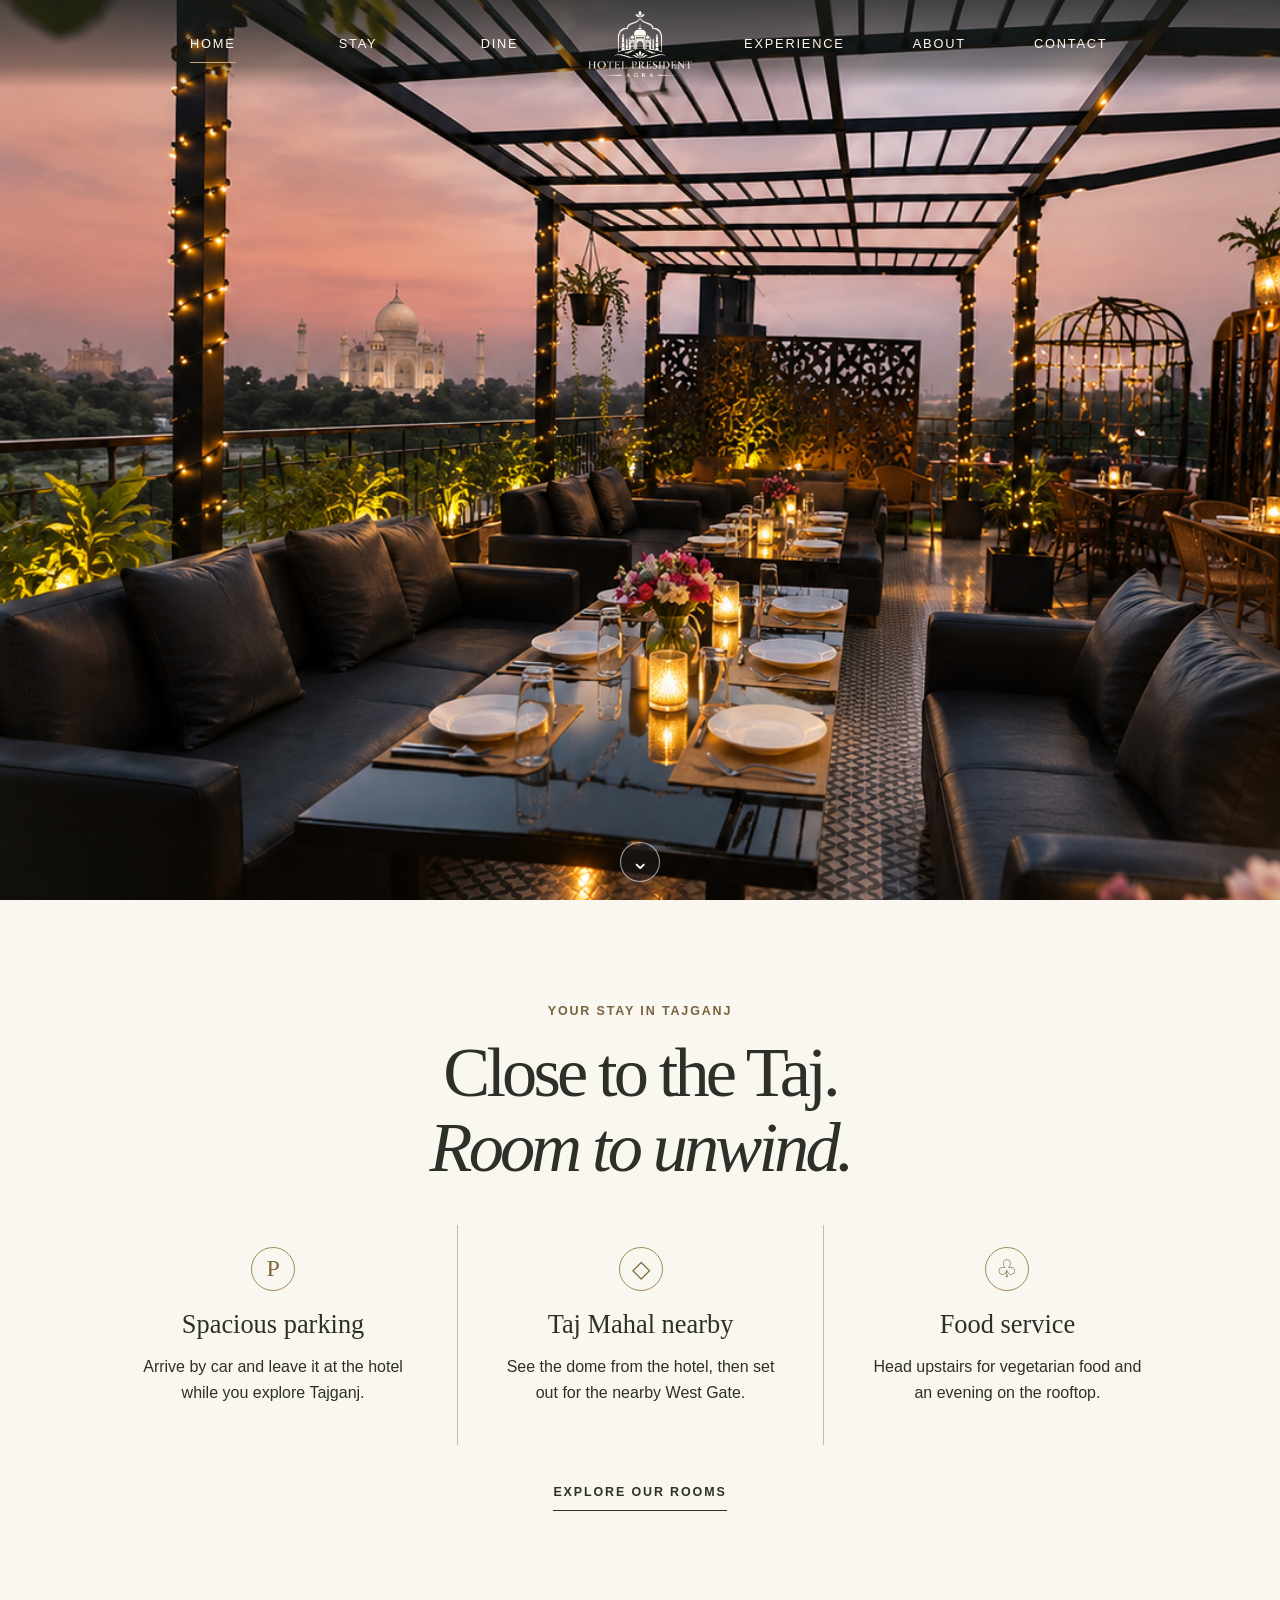
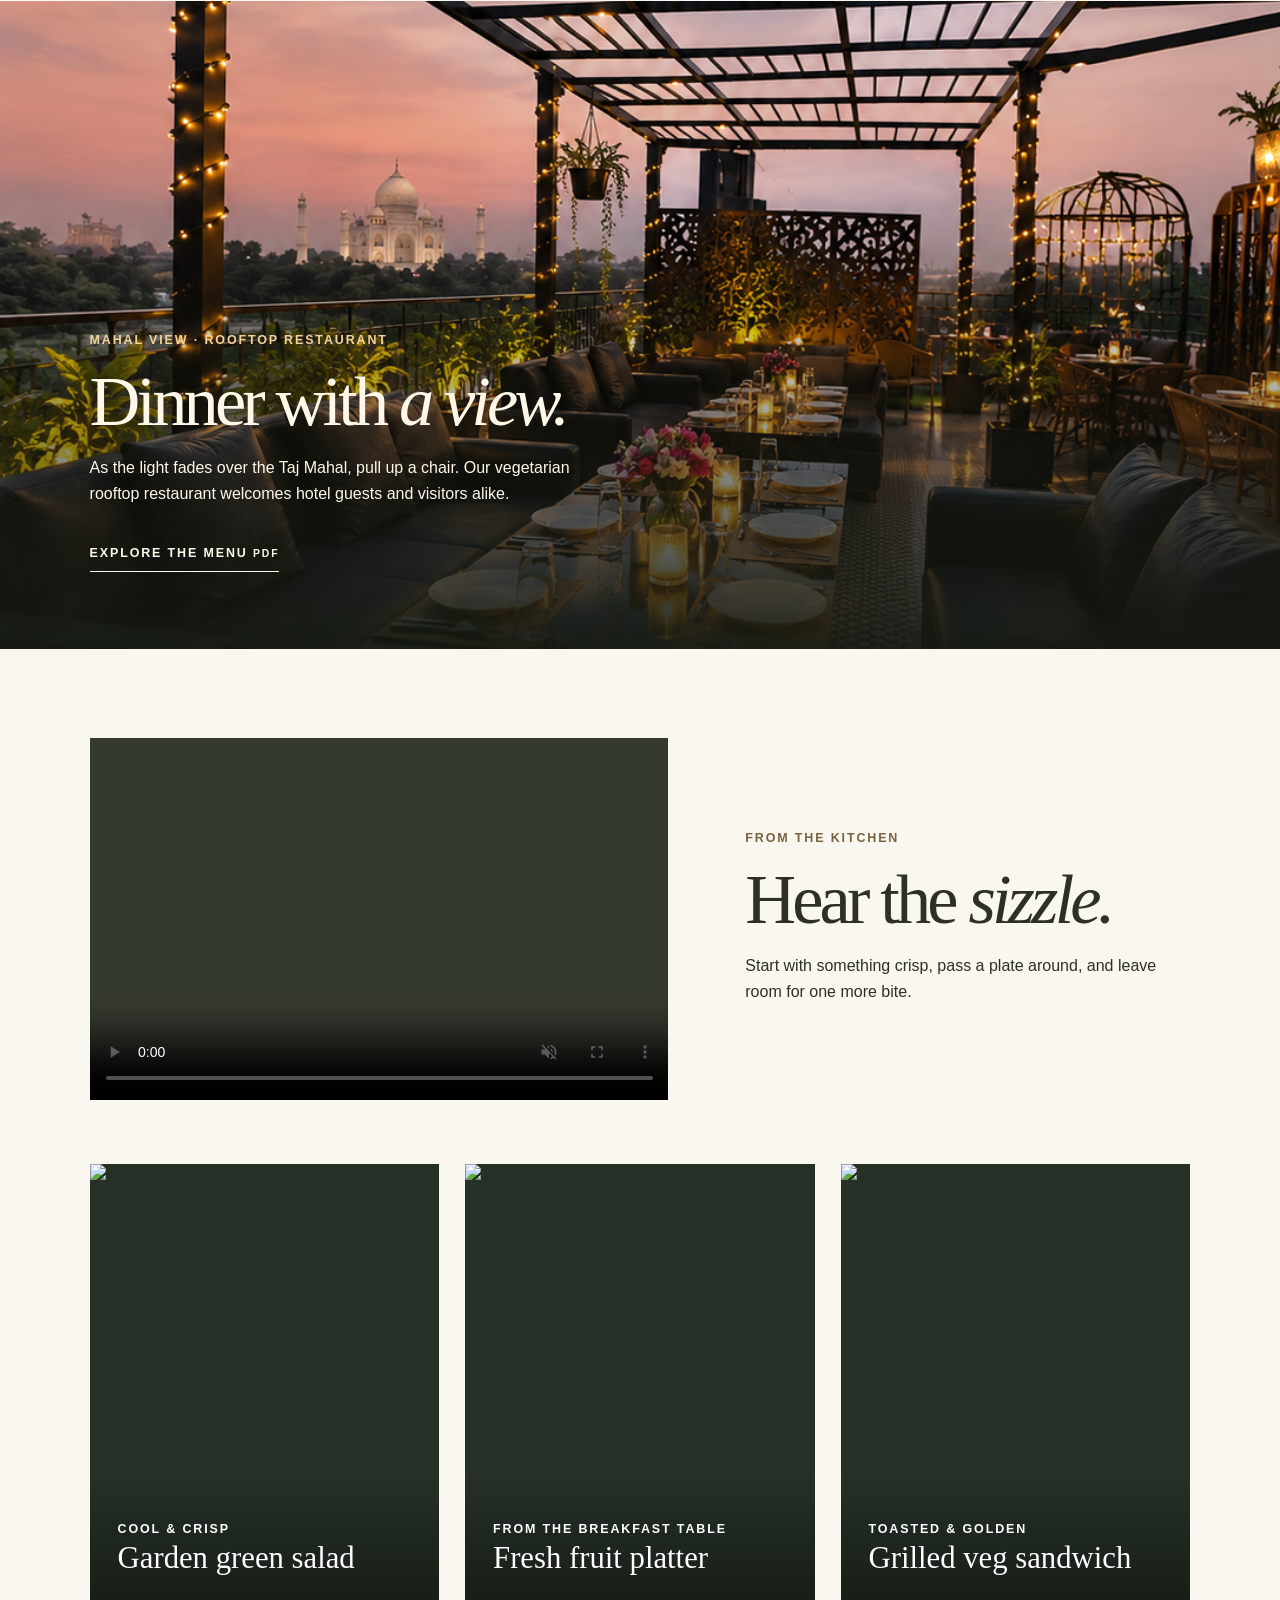
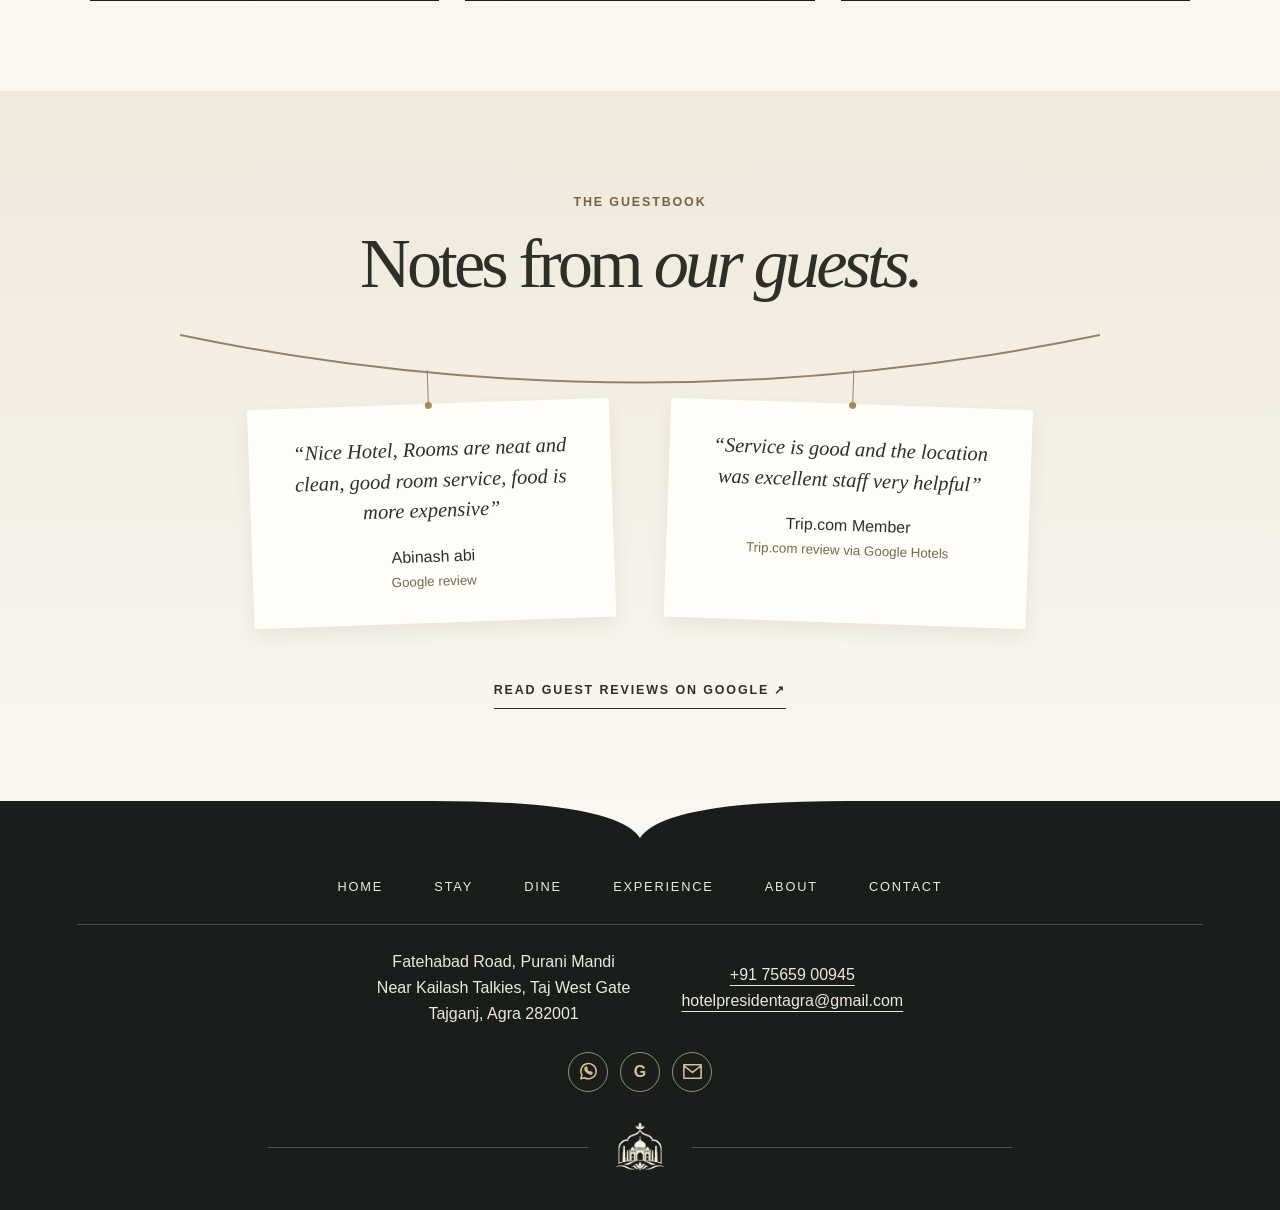
==== index.html @ 326f0f86 "intial commit" ====
﻿<!doctype html>
<html lang="en"><head><meta charset="utf-8"><meta name="viewport" content="width=device-width, initial-scale=1"><title>Home | Hotel President Agra</title>
<link rel="stylesheet" href="css/header-footer.css"><link rel="stylesheet" href="css/home.css">
<script defer src="js/header-footer.js"></script><script defer src="js/home.js"></script></head>
<body id="top" class="hp-home"><header class="hp-header">
  <a class="hp-skip" href="#main">Skip to content</a>
  <button type="button" class="hp-toggle" aria-controls="hp-nav" aria-expanded="false">Menu</button>
  <nav id="hp-nav" class="hp-nav" aria-label="Main navigation">
    <div><a href="index.html">Home</a>
      <a href="stay.html">Stay</a>
      <a href="dine.html">Dine</a></div><span aria-hidden="true"></span><div><a href="experience.html">Experience</a>
      <a href="about.html">About</a>
      <a href="contact.html">Contact</a></div>
  </nav>
  <a class="hp-brand" href="index.html" aria-label="Hotel President home">
    <img class="crest" src="img/logo.png" alt=""><img class="wordmark" src="img/texticon.png" alt="">
  </a>
</header>
<main id="main"><section class="hero"><h1 class="sr-only">Hotel President Agra</h1><video autoplay muted loop playsinline poster="img/Taj Mahal Rooftop Dining at Dusk.png" src="video/HomeVideo.mp4" aria-label="Hotel President introduction"></video><a class="discover" href="#services" aria-label="Discover the hotel">⌄</a></section>
<section class="section services" id="services"><p class="eyebrow">Your stay in Tajganj</p><h2>Close to the Taj.<br><em>Room to unwind.</em></h2><div class="service-grid"><a href="contact.html"><span class="symbol" aria-hidden="true">P</span><h3>Spacious parking</h3><p>Arrive by car and leave it at the hotel while you explore Tajganj.</p></a><a href="experience.html"><span class="symbol" aria-hidden="true">◇</span><h3>Taj Mahal nearby</h3><p>See the dome from the hotel, then set out for the nearby West Gate.</p></a><a href="dine.html"><span class="symbol" aria-hidden="true">♧</span><h3>Food service</h3><p>Head upstairs for vegetarian food and an evening on the rooftop.</p></a></div><a class="ink-link" href="stay.html">Explore our rooms</a></section><section class="rooftop"><div class="roof-image"><img loading="lazy" src="img/Taj Mahal Rooftop Dining at Dusk.png" alt="Rooftop dining at dusk with the Taj Mahal on the horizon"></div><div class="roof-copy"><p class="eyebrow">Mahal View · Rooftop restaurant</p><h2>Dinner with <em>a view.</em></h2><p>As the light fades over the Taj Mahal, pull up a chair. Our vegetarian rooftop restaurant welcomes hotel guests and visitors alike.</p><a class="ink-link" href="menu/86a4579330674646b5d7f6d1be65fa03.pdf">Explore the menu <small>PDF</small></a></div></section><div class="section dining-gallery"><section class="kitchen"><div class="kitchen-film"><video muted playsinline loop controls preload="none" poster="https://images.unsplash.com/photo-1556911220-bff31c812dba?auto=format&amp;fit=crop&amp;w=850&amp;q=82" data-kitchen src="https://videos.pexels.com/video-files/4253348/4253348-uhd_4096_2160_25fps.mp4" aria-label="Cooking in a professional kitchen"></video></div><div><p class="eyebrow">From the kitchen</p><h2>Hear the <em>sizzle.</em></h2><p>Start with something crisp, pass a plate around, and leave room for one more bite.</p></div></section><div class="dish-grid"><figure><img loading="lazy" src="https://images.unsplash.com/photo-1512621776951-a57141f2eefd?auto=format&amp;fit=crop&amp;w=850&amp;q=82" alt="Illustrative garden green salad"><figcaption><small>Cool & crisp</small><strong>Garden green salad</strong></figcaption></figure>
<figure><img loading="lazy" src="https://images.unsplash.com/photo-1490474418585-ba9bad8fd0ea?auto=format&amp;fit=crop&amp;w=850&amp;q=82" alt="Illustrative fresh fruit platter"><figcaption><small>From the breakfast table</small><strong>Fresh fruit platter</strong></figcaption></figure>
<figure><img loading="lazy" src="https://images.unsplash.com/photo-1528735602780-2552fd46c7af?auto=format&amp;fit=crop&amp;w=850&amp;q=82" alt="Illustrative grilled veg sandwich"><figcaption><small>Toasted & golden</small><strong>Grilled veg sandwich</strong></figcaption></figure></div></div><section class="guestbook section"><p class="eyebrow">The guestbook</p><h2>Notes from <em>our guests.</em></h2><div class="notes"><svg aria-hidden="true" viewBox="0 0 1000 60" preserveAspectRatio="none"><path d="M0 4 Q500 99 1000 4" fill="none" stroke="currentColor" stroke-width="2"/></svg>
<figure><blockquote>“Nice Hotel, Rooms are neat and clean, good room service, food is more expensive”</blockquote><figcaption>Abinash abi <small>Google review</small></figcaption></figure>
<figure><blockquote>“Service is good and the location was excellent staff very helpful”</blockquote><figcaption>Trip.com Member <small>Trip.com review via Google Hotels</small></figcaption></figure></div><a class="ink-link" href="https://www.google.com/travel/hotels/entity/ChoIq8n-6ZS09ZvRARoNL2cvMTFoemMwd2RzdhAB">Read guest reviews on Google ↗</a></section></main>
<footer class="hp-footer">
  <svg aria-hidden="true" class="hp-edge" viewBox="0 0 1000 42" preserveAspectRatio="none"><path d="M0 1 H338 Q481 1 500 39 Q519 1 662 1 H1000" fill="none" stroke="currentColor"/><path d="M0 4 H338 Q481 4 500 42 Q519 4 662 4 H1000 V0 H0Z" fill="var(--paper)"/></svg>
  <nav aria-label="Footer navigation"><a href="index.html">Home</a>
      <a href="stay.html">Stay</a>
      <a href="dine.html">Dine</a>
      <a href="experience.html">Experience</a>
      <a href="about.html">About</a>
      <a href="contact.html">Contact</a></nav>
  <div class="hp-contact"><address>Fatehabad Road, Purani Mandi<br>Near Kailash Talkies, Taj West Gate<br>Tajganj, Agra 282001</address><div><a href="tel:+917565900945">+91 75659 00945</a><br><a href="mailto:hotelpresidentagra@gmail.com">hotelpresidentagra@gmail.com</a></div></div>
  <div class="hp-social"><a href="https://wa.me/917565900945" aria-label="Contact on WhatsApp"><svg viewBox="0 0 24 24" aria-hidden="true"><path d="M20 11.5a8 8 0 0 1-12 7l-4 1 1.1-3.8A8 8 0 1 1 20 11.5Z M8.5 8q-1 4 6 7l1.2-1.6-2-1.1-.8.8q-2-1-3-3l.8-.7-1-2Z"/></svg></a><a href="https://www.google.com/travel/hotels/entity/ChoIq8n-6ZS09ZvRARoNL2cvMTFoemMwd2RzdhAB" aria-label="Hotel President on Google"><b aria-hidden="true">G</b></a><a href="mailto:hotelpresidentagra@gmail.com" aria-label="Email Hotel President"><svg viewBox="0 0 24 24" aria-hidden="true"><path d="M3 5h18v14H3z M3 6l9 7 9-7"/></svg></a></div>
  <div class="hp-seal"><img src="img/logowithouttext.png" alt="Hotel President"></div>
</footer>
</body></html>
---- css/header-footer.css ----
﻿:root { --paper:#faf7f0; --ink:#2d3029; --gold:#c3a77a; --bar:88px; --serif:Baskervville,Georgia,serif; --sans:"DM Sans",Arial,sans-serif }
* { box-sizing:border-box }
html { scroll-behavior:smooth; scroll-padding-top:var(--bar) }
body { margin:0; background:var(--paper); color:var(--ink); font:1rem/1.65 var(--sans) }
a { color:inherit; text-underline-offset:5px }
img,video { max-width:100% }
.hp-header { position:fixed; inset:0 0 auto; height:var(--bar); z-index:20; background:#252b25; color:#fff9ec; transition:height .4s,background .4s }
.hp-home .hp-header:not(.compact):not(.is-open) { background:linear-gradient(#181b16bd,#181b1666 75%,transparent) }
.hp-header.compact { height:68px }
.hp-nav { height:100%; max-width:1080px; margin:auto; padding:0 3%; display:grid; grid-template-columns:1fr 140px 1fr; align-items:center }
.hp-nav div { display:flex; justify-content:space-around }
.hp-nav a,.hp-toggle,.hp-footer nav a { text-decoration:none; text-transform:uppercase; letter-spacing:.14em; font-size:.8rem }
.hp-nav a { padding:8px 0; border-bottom:1px solid transparent }
.hp-nav a:hover,.hp-nav a[aria-current] { border-color:var(--gold) }
.hp-brand { position:absolute; left:50%; top:0; transform:translateX(-50%); width:140px; height:100% }
.hp-brand img { position:absolute; inset:0; width:100%; height:100%; object-fit:contain; transition:opacity .35s,transform .45s }
.hp-brand .wordmark { opacity:0; transform:translateY(5px) }
.compact .crest { opacity:0; transform:translateY(-5px) }
.compact .wordmark { opacity:1; transform:none }
.hp-toggle { display:none; color:inherit; background:none; border:0; cursor:pointer }
.hp-skip,.sr-only { position:absolute; width:1px; height:1px; overflow:hidden; clip-path:inset(50%) }
.hp-skip:focus { clip-path:none; width:auto; height:auto; background:white; color:black; padding:8px; z-index:3 }
.hp-footer { position:relative; text-align:center; background:#191e1a; color:#eee8db; padding:72px 6% 30px }
.hp-edge { position:absolute; width:100%; height:41px; top:-1px; left:0; color:var(--gold) }
.hp-footer nav,.hp-social,.hp-contact { display:flex; justify-content:center; gap:clamp(18px,4vw,64px); flex-wrap:wrap }
.hp-footer nav { padding:6px 0 26px; border-bottom:1px solid #a998775e }
.hp-contact { padding:24px 0; align-items:center }
address { font-style:normal }
.hp-social { gap:12px }
.hp-social a { color:#dac096; width:40px; height:40px; display:grid; place-items:center; border:1px solid #9e8d70; border-radius:50%; text-decoration:none }
.hp-social svg { width:23px; fill:none; stroke:currentColor; stroke-width:1.6; stroke-linejoin:round }
.hp-social a:hover { background:#dac096; color:#191e1a }
.hp-seal { margin-top:24px; display:flex; align-items:center; justify-content:center; gap:20px }
.hp-seal:before,.hp-seal:after { content:''; width:min(27vw,320px); height:1px; background:#a998776e }
.hp-seal img { width:64px; height:64px; object-fit:contain }
@media(max-width:700px) {
 :root { --bar:72px }
 .hp-header.compact { height:60px }
 .hp-toggle { display:block; position:absolute; top:50%; transform:translateY(-50%); padding:14px 20px }
 .hp-toggle:before { content:'☰'; margin-right:7px }
 .hp-nav { display:none }
 .is-open .hp-nav { display:block; position:absolute; top:100%; width:100%; height:auto; padding:12px 24px 24px; background:#252b25 }
 .hp-nav div { flex-direction:column }
 .hp-footer nav { gap:12px 22px }
 .hp-contact { flex-direction:column; gap:14px }
}
@media(prefers-reduced-motion:reduce) {
 html { scroll-behavior:auto }
 *,*::before,*::after { animation-duration:.01ms!important; transition-duration:.01ms!important }
}
---- css/home.css ----
﻿@import url("dining.css");
.hero { position:relative; height:100svh; min-height:350px; background:#352f23 }
.hero video { display:block; width:100%; height:100%; object-fit:cover }
.discover { position:absolute; bottom:18px; left:50%; transform:translateX(-50%); color:white; background:#2227; width:40px; height:40px; border:1px solid #fff9; border-radius:50%; display:grid; place-items:center; text-decoration:none; font-size:22px }
.services,.guestbook { text-align:center }
.service-grid { margin:40px auto 18px; display:grid; grid-template-columns:repeat(3,1fr); max-width:1200px }
.service-grid a { display:block; padding:22px clamp(16px,3vw,50px); text-decoration:none; border-inline-start:1px solid #c5b99e; transition:background .4s,transform .4s }
.service-grid a:first-child { border:0 }
.service-grid a:hover,.service-grid a:focus-visible { transform:translateY(-5px); background:#ebe6d9 }
.symbol { display:inline-grid; place-items:center; width:44px; height:44px; border:1px solid #a48b5b; border-radius:50%; margin-bottom:14px; font:24px var(--serif); color:#7f683e }
.guestbook { background:linear-gradient(#efe8db,var(--paper)) }
.notes { position:relative; display:grid; grid-template-columns:1fr 1fr; gap:8%; max-width:920px; margin:30px auto 18px; padding:73px 6% 20px }
.notes svg { position:absolute; top:0; left:0; width:100%; height:60px; color:#958266 }
.notes figure { position:relative; background:#fffdf7; padding:30px clamp(15px,2.5vw,44px); margin:0; box-shadow:0 7px 18px #43361e15; transform-origin:50% -24px; transform:rotate(-2deg); transition:transform .55s }
.notes figure:last-child { transform:rotate(2deg) }
.notes figure:hover { transform:rotate(0deg) translateY(2px) }
.notes figure:before { content:''; position:absolute; background:#98856b; height:34px; width:1px; left:50%; bottom:100% }
.notes figure:after { content:''; position:absolute; width:7px; height:7px; left:calc(50% - 3px); top:-2px; border-radius:50%; background:#ab8854 }
.notes blockquote { margin:0 0 18px; font:italic clamp(1.08rem,1.6vw,1.4rem)/1.5 var(--serif) }
.notes figcaption small { display:block; color:#776851 }
@media(max-width:700px) {
 .service-grid { grid-template-columns:1fr; margin-top:25px }
 .service-grid a { border:0; border-top:1px solid #c5b99e }
 .notes { gap:4%; padding:72px 0 12px }
 .notes figure { padding:22px 10px }
}
@media(max-width:380px) { .guestbook { padding-inline:4% } }
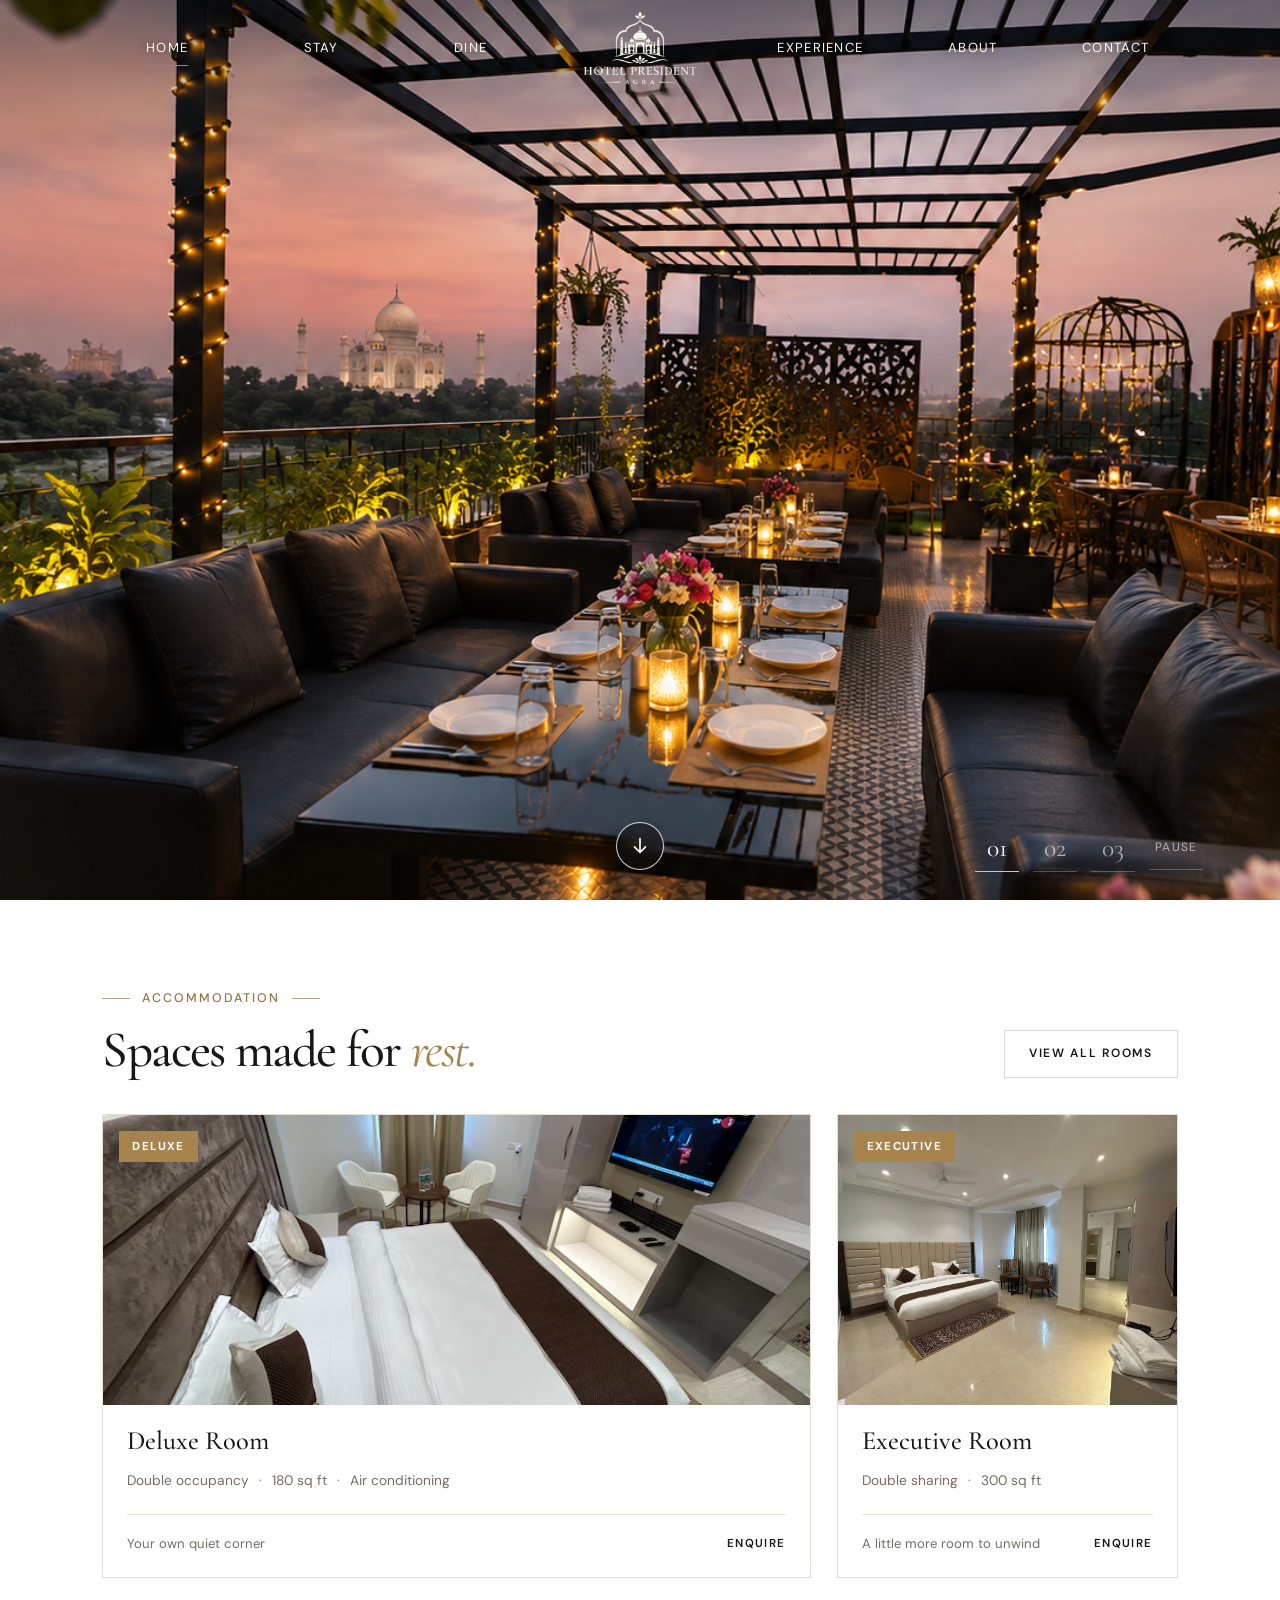
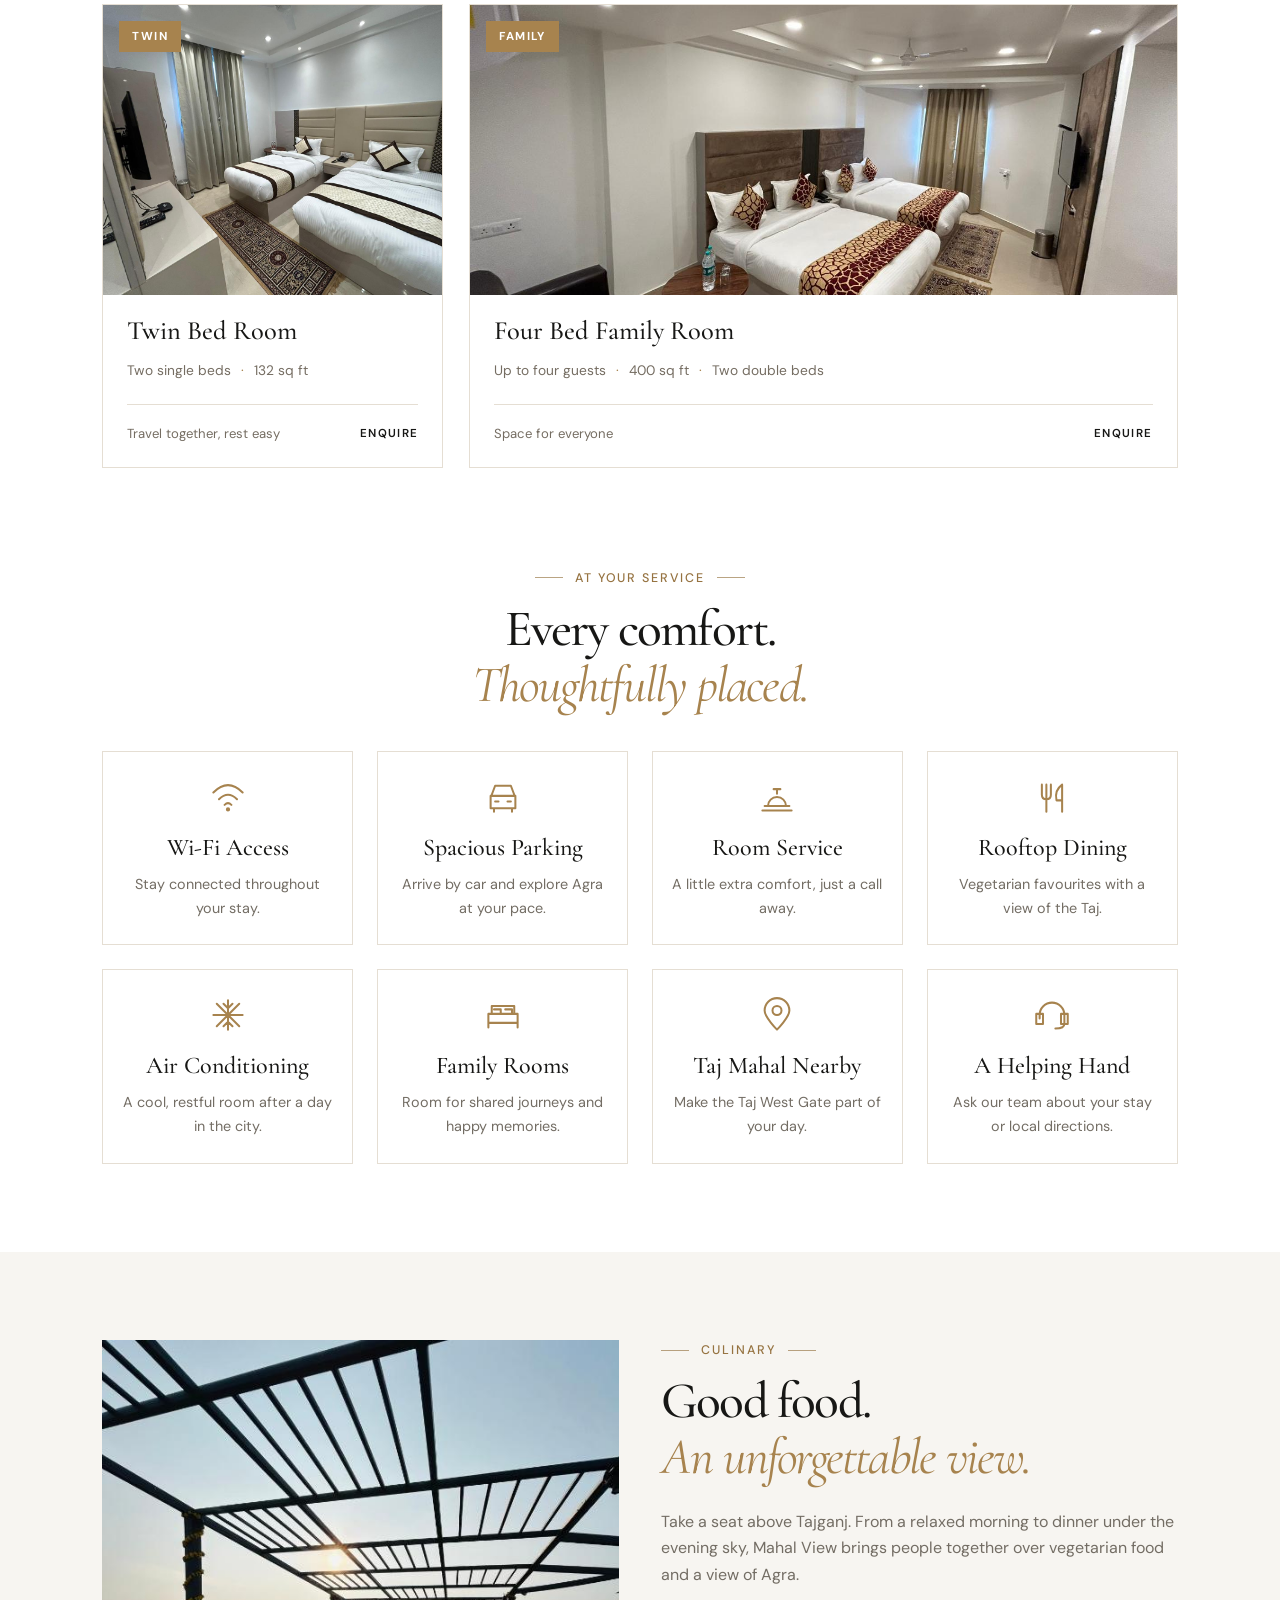
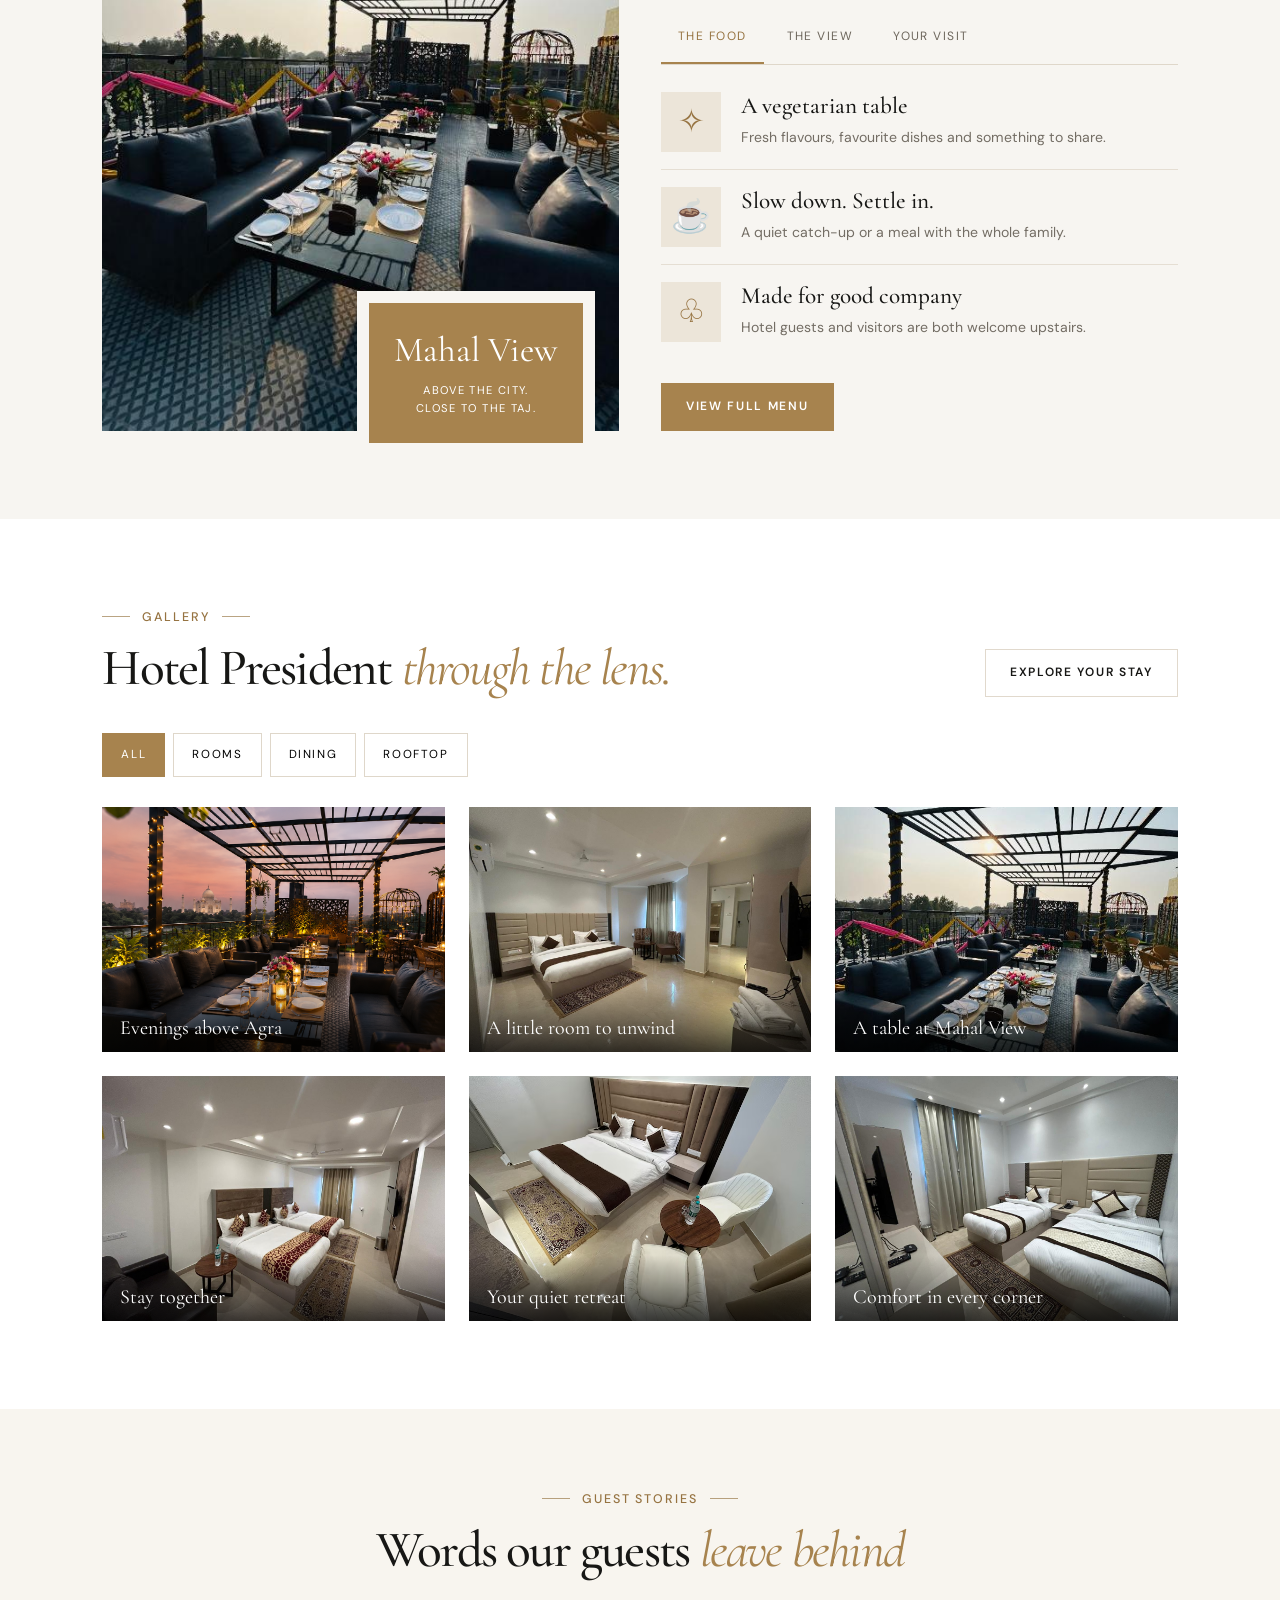
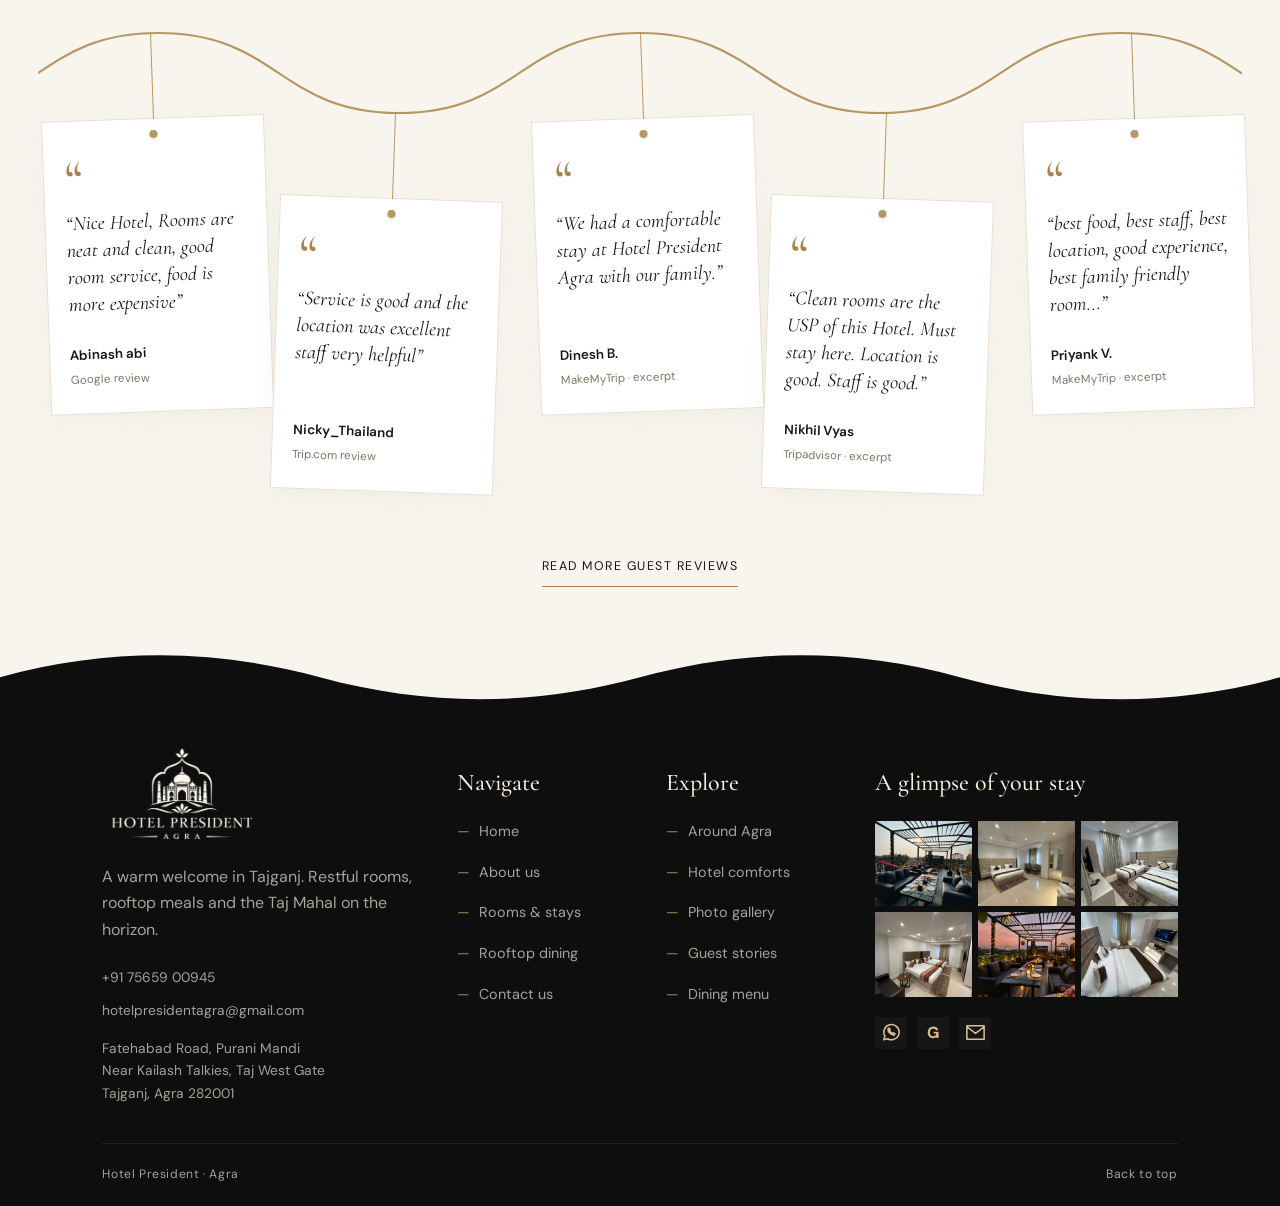
==== commit 81335e24: "Updated Home  , dine and contact page" ====
--- a/index.html
+++ b/index.html
@@ -1,7 +1,16 @@
-﻿<!doctype html>
-<html lang="en"><head><meta charset="utf-8"><meta name="viewport" content="width=device-width, initial-scale=1"><title>Home | Hotel President Agra</title>
-<link rel="stylesheet" href="css/header-footer.css"><link rel="stylesheet" href="css/home.css">
-<script defer src="js/header-footer.js"></script><script defer src="js/home.js"></script></head>
+<!doctype html>
+<html lang="en">
+<head>
+  <meta charset="utf-8">
+  <meta name="viewport" content="width=device-width, initial-scale=1">
+  <meta name="description" content="Stay close to the Taj Mahal at Hotel President Agra. Discover our rooms, vegetarian rooftop dining and a warm welcome in Tajganj.">
+  <title>Home | Hotel President Agra</title>
+  <link rel="stylesheet" href="css/header-footer.css">
+  <link rel="stylesheet" href="css/home.css">
+  <link rel="stylesheet" href="css/common-footer.css">
+  <script defer src="js/header-footer.js"></script>
+  <script defer src="js/home.js"></script>
+</head>
 <body id="top" class="hp-home"><header class="hp-header">
   <a class="hp-skip" href="#main">Skip to content</a>
   <button type="button" class="hp-toggle" aria-controls="hp-nav" aria-expanded="false">Menu</button>
@@ -16,22 +25,99 @@
     <img class="crest" src="img/logo.png" alt=""><img class="wordmark" src="img/texticon.png" alt="">
   </a>
 </header>
-<main id="main"><section class="hero"><h1 class="sr-only">Hotel President Agra</h1><video autoplay muted loop playsinline poster="img/Taj Mahal Rooftop Dining at Dusk.png" src="video/HomeVideo.mp4" aria-label="Hotel President introduction"></video><a class="discover" href="#services" aria-label="Discover the hotel">⌄</a></section>
-<section class="section services" id="services"><p class="eyebrow">Your stay in Tajganj</p><h2>Close to the Taj.<br><em>Room to unwind.</em></h2><div class="service-grid"><a href="contact.html"><span class="symbol" aria-hidden="true">P</span><h3>Spacious parking</h3><p>Arrive by car and leave it at the hotel while you explore Tajganj.</p></a><a href="experience.html"><span class="symbol" aria-hidden="true">◇</span><h3>Taj Mahal nearby</h3><p>See the dome from the hotel, then set out for the nearby West Gate.</p></a><a href="dine.html"><span class="symbol" aria-hidden="true">♧</span><h3>Food service</h3><p>Head upstairs for vegetarian food and an evening on the rooftop.</p></a></div><a class="ink-link" href="stay.html">Explore our rooms</a></section><section class="rooftop"><div class="roof-image"><img loading="lazy" src="img/Taj Mahal Rooftop Dining at Dusk.png" alt="Rooftop dining at dusk with the Taj Mahal on the horizon"></div><div class="roof-copy"><p class="eyebrow">Mahal View · Rooftop restaurant</p><h2>Dinner with <em>a view.</em></h2><p>As the light fades over the Taj Mahal, pull up a chair. Our vegetarian rooftop restaurant welcomes hotel guests and visitors alike.</p><a class="ink-link" href="menu/86a4579330674646b5d7f6d1be65fa03.pdf">Explore the menu <small>PDF</small></a></div></section><div class="section dining-gallery"><section class="kitchen"><div class="kitchen-film"><video muted playsinline loop controls preload="none" poster="https://images.unsplash.com/photo-1556911220-bff31c812dba?auto=format&amp;fit=crop&amp;w=850&amp;q=82" data-kitchen src="https://videos.pexels.com/video-files/4253348/4253348-uhd_4096_2160_25fps.mp4" aria-label="Cooking in a professional kitchen"></video></div><div><p class="eyebrow">From the kitchen</p><h2>Hear the <em>sizzle.</em></h2><p>Start with something crisp, pass a plate around, and leave room for one more bite.</p></div></section><div class="dish-grid"><figure><img loading="lazy" src="https://images.unsplash.com/photo-1512621776951-a57141f2eefd?auto=format&amp;fit=crop&amp;w=850&amp;q=82" alt="Illustrative garden green salad"><figcaption><small>Cool & crisp</small><strong>Garden green salad</strong></figcaption></figure>
-<figure><img loading="lazy" src="https://images.unsplash.com/photo-1490474418585-ba9bad8fd0ea?auto=format&amp;fit=crop&amp;w=850&amp;q=82" alt="Illustrative fresh fruit platter"><figcaption><small>From the breakfast table</small><strong>Fresh fruit platter</strong></figcaption></figure>
-<figure><img loading="lazy" src="https://images.unsplash.com/photo-1528735602780-2552fd46c7af?auto=format&amp;fit=crop&amp;w=850&amp;q=82" alt="Illustrative grilled veg sandwich"><figcaption><small>Toasted & golden</small><strong>Grilled veg sandwich</strong></figcaption></figure></div></div><section class="guestbook section"><p class="eyebrow">The guestbook</p><h2>Notes from <em>our guests.</em></h2><div class="notes"><svg aria-hidden="true" viewBox="0 0 1000 60" preserveAspectRatio="none"><path d="M0 4 Q500 99 1000 4" fill="none" stroke="currentColor" stroke-width="2"/></svg>
-<figure><blockquote>“Nice Hotel, Rooms are neat and clean, good room service, food is more expensive”</blockquote><figcaption>Abinash abi <small>Google review</small></figcaption></figure>
-<figure><blockquote>“Service is good and the location was excellent staff very helpful”</blockquote><figcaption>Trip.com Member <small>Trip.com review via Google Hotels</small></figcaption></figure></div><a class="ink-link" href="https://www.google.com/travel/hotels/entity/ChoIq8n-6ZS09ZvRARoNL2cvMTFoemMwd2RzdhAB">Read guest reviews on Google ↗</a></section></main>
-<footer class="hp-footer">
-  <svg aria-hidden="true" class="hp-edge" viewBox="0 0 1000 42" preserveAspectRatio="none"><path d="M0 1 H338 Q481 1 500 39 Q519 1 662 1 H1000" fill="none" stroke="currentColor"/><path d="M0 4 H338 Q481 4 500 42 Q519 4 662 4 H1000 V0 H0Z" fill="var(--paper)"/></svg>
-  <nav aria-label="Footer navigation"><a href="index.html">Home</a>
-      <a href="stay.html">Stay</a>
-      <a href="dine.html">Dine</a>
-      <a href="experience.html">Experience</a>
-      <a href="about.html">About</a>
-      <a href="contact.html">Contact</a></nav>
-  <div class="hp-contact"><address>Fatehabad Road, Purani Mandi<br>Near Kailash Talkies, Taj West Gate<br>Tajganj, Agra 282001</address><div><a href="tel:+917565900945">+91 75659 00945</a><br><a href="mailto:hotelpresidentagra@gmail.com">hotelpresidentagra@gmail.com</a></div></div>
-  <div class="hp-social"><a href="https://wa.me/917565900945" aria-label="Contact on WhatsApp"><svg viewBox="0 0 24 24" aria-hidden="true"><path d="M20 11.5a8 8 0 0 1-12 7l-4 1 1.1-3.8A8 8 0 1 1 20 11.5Z M8.5 8q-1 4 6 7l1.2-1.6-2-1.1-.8.8q-2-1-3-3l.8-.7-1-2Z"/></svg></a><a href="https://www.google.com/travel/hotels/entity/ChoIq8n-6ZS09ZvRARoNL2cvMTFoemMwd2RzdhAB" aria-label="Hotel President on Google"><b aria-hidden="true">G</b></a><a href="mailto:hotelpresidentagra@gmail.com" aria-label="Email Hotel President"><svg viewBox="0 0 24 24" aria-hidden="true"><path d="M3 5h18v14H3z M3 6l9 7 9-7"/></svg></a></div>
-  <div class="hp-seal"><img src="img/logowithouttext.png" alt="Hotel President"></div>
+<main id="main">
+  <section class="hero" aria-label="Discover Hotel President" aria-roledescription="carousel">
+    <h1 class="sr-only">Hotel President Agra</h1>
+    <div class="hero-slide is-active" data-slide role="group" aria-roledescription="slide" aria-label="1 of 3: Welcome to Hotel President">
+      <video autoplay muted playsinline preload="auto" poster="img/Taj Mahal Rooftop Dining at Dusk.png" src="video/HomeVideo.mp4" aria-label="Hotel President introduction"></video>
+    </div>
+    <div class="hero-slide" data-slide role="group" aria-roledescription="slide" aria-label="2 of 3: Stay with us" aria-hidden="true" inert>
+      <img src="img/112.jpeg" alt="Spacious guest room at Hotel President" fetchpriority="high">
+      <div class="hero-copy"><p class="eyebrow">A warm welcome. A wonderful city.</p><h2>Your Agra escape,<br><em>a little closer to the Taj.</em></h2><a class="button" href="stay.html">Find your room</a></div>
+    </div>
+    <div class="hero-slide" data-slide role="group" aria-roledescription="slide" aria-label="3 of 3: Rooftop dining" aria-hidden="true" inert>
+      <img src="img/Taj Mahal Rooftop Dining at Dusk.png" alt="Rooftop dining with a view of the Taj Mahal at dusk">
+      <div class="hero-copy"><p class="eyebrow">Mahal View · Rooftop dining</p><h2>Stay for the view.<br><em>Linger over dinner.</em></h2><a class="button" href="dine.html">Discover our rooftop</a></div>
+    </div>
+    <div class="hero-controls" aria-label="Slideshow controls">
+      <button type="button" class="slide-dot is-active" data-slide-to="0" aria-label="Show slide 1: Hotel video" aria-current="true">01</button>
+      <button type="button" class="slide-dot" data-slide-to="1" aria-label="Show slide 2: Rooms">02</button>
+      <button type="button" class="slide-dot" data-slide-to="2" aria-label="Show slide 3: Rooftop dining">03</button>
+      <button type="button" class="slide-pause" aria-label="Pause slideshow">Pause</button>
+    </div>
+    <a class="discover" href="#rooms" aria-label="Discover the hotel"><svg viewBox="0 0 24 24" aria-hidden="true"><path d="M12 4v15m-6-6 6 6 6-6"/></svg></a>
+  </section>
+
+  <section class="section accommodation" id="rooms">
+    <div class="section-heading"><div><p class="eyebrow">Accommodation</p><h2>Spaces made for <em>rest.</em></h2></div><a class="button button-outline" href="stay.html">View all rooms</a></div>
+    <div class="room-grid">
+      <article class="room-card featured"><a class="room-photo" href="stay.html"><img loading="lazy" src="img/DLX R.avif" alt="Deluxe double room"><span class="tag">Deluxe</span></a><div class="room-detail"><h3>Deluxe Room</h3><p class="room-features">Double occupancy <span>180 sq ft</span> <span>Air conditioning</span></p><div class="room-bottom"><span>Your own quiet corner</span><a href="contact.html">Enquire</a></div></div></article>
+      <article class="room-card"><a class="room-photo" href="stay.html"><img loading="lazy" src="img/112.jpeg" alt="Double room interior at Hotel President"><span class="tag">Executive</span></a><div class="room-detail"><h3>Executive Room</h3><p class="room-features">Double sharing <span>300 sq ft</span></p><div class="room-bottom"><span>A little more room to unwind</span><a href="contact.html">Enquire</a></div></div></article>
+      <article class="room-card"><a class="room-photo" href="stay.html"><img loading="lazy" src="img/twin.jpeg" alt="Room with two single beds"><span class="tag">Twin</span></a><div class="room-detail"><h3>Twin Bed Room</h3><p class="room-features">Two single beds <span>132 sq ft</span></p><div class="room-bottom"><span>Travel together, rest easy</span><a href="contact.html">Enquire</a></div></div></article>
+      <article class="room-card featured"><a class="room-photo" href="stay.html"><img loading="lazy" src="img/FOUR BED.jpeg" alt="Family room with two double beds"><span class="tag">Family</span></a><div class="room-detail"><h3>Four Bed Family Room</h3><p class="room-features">Up to four guests <span>400 sq ft</span> <span>Two double beds</span></p><div class="room-bottom"><span>Space for everyone</span><a href="contact.html">Enquire</a></div></div></article>
+    </div>
+  </section>
+
+  <section class="section comforts" id="services">
+    <p class="eyebrow">At your service</p><h2>Every comfort.<br><em>Thoughtfully placed.</em></h2>
+    <div class="comfort-grid">
+      <article><span class="amenity-icon" aria-hidden="true"><svg viewBox="0 0 32 32"><path d="M3 12q13-13 26 0M8 18q8-8 16 0M13 23q3-3 6 0"/><circle cx="16" cy="27" r="1"/></svg></span><h3>Wi-Fi Access</h3><p>Stay connected throughout your stay.</p></article>
+      <article><span class="amenity-icon" aria-hidden="true"><svg viewBox="0 0 32 32"><path d="m6 14 3-8h14l3 8M5 15h22v11H5zM8 26v3m16-3v3M9 20h3m8 0h3"/></svg></span><h3>Spacious Parking</h3><p>Arrive by car and explore Agra at your pace.</p></article>
+      <article><span class="amenity-icon" aria-hidden="true"><svg viewBox="0 0 32 32"><path d="M5 24h22M8 24a8 8 0 0 1 16 0M16 13V9m-3 0h6M3 28h26"/></svg></span><h3>Room Service</h3><p>A little extra comfort, just a call away.</p></article>
+      <article><span class="amenity-icon" aria-hidden="true"><svg viewBox="0 0 32 32"><path d="M7 5v9q0 4 4 4V5m4 0v9q0 4-4 4v11M25 29V5q-7 5-5 14h5"/></svg></span><h3>Rooftop Dining</h3><p>Vegetarian favourites with a view of the Taj.</p></article>
+      <article><span class="amenity-icon" aria-hidden="true"><svg viewBox="0 0 32 32"><path d="M16 3v26M3 16h26M6 6l20 20M6 26 26 6M12 6l4 4 4-4M12 26l4-4 4 4"/></svg></span><h3>Air Conditioning</h3><p>A cool, restful room after a day in the city.</p></article>
+      <article><span class="amenity-icon" aria-hidden="true"><svg viewBox="0 0 32 32"><path d="M3 27V15h26v12M3 23h26M6 15V8h20v7M8 11h6v4m4-4h6v4"/></svg></span><h3>Family Rooms</h3><p>Room for shared journeys and happy memories.</p></article>
+      <article><span class="amenity-icon" aria-hidden="true"><svg viewBox="0 0 32 32"><path d="M16 29S5 18 5 12a11 11 0 0 1 22 0c0 6-11 17-11 17Z"/><circle cx="16" cy="12" r="4"/></svg></span><h3>Taj Mahal Nearby</h3><p>Make the Taj West Gate part of your day.</p></article>
+      <article><span class="amenity-icon" aria-hidden="true"><svg viewBox="0 0 32 32"><path d="M5 19v-3a11 11 0 0 1 22 0v8q0 4-8 4M5 15H2v9h6v-9Zm22 0h3v9h-6v-9Z"/></svg></span><h3>A Helping Hand</h3><p>Ask our team about your stay or local directions.</p></article>
+    </div>
+  </section>
+
+  <section class="culinary-wrap" id="dining"><div class="section culinary">
+    <div class="culinary-photo"><img loading="lazy" src="img/RESTRA.jpg" alt="Mahal View rooftop restaurant seating"><div class="dining-badge"><span>Mahal View</span><small>Above the city.<br>Close to the Taj.</small></div></div>
+    <div class="culinary-copy"><p class="eyebrow">Culinary</p><h2>Good food.<br><em>An unforgettable view.</em></h2><p>Take a seat above Tajganj. From a relaxed morning to dinner under the evening sky, Mahal View brings people together over vegetarian food and a view of Agra.</p>
+      <div class="dining-tabs" role="tablist" aria-label="Explore rooftop dining"><button type="button" role="tab" id="tab-food" aria-controls="panel-food" aria-selected="true">The food</button><button type="button" role="tab" id="tab-view" aria-controls="panel-view" aria-selected="false" tabindex="-1">The view</button><button type="button" role="tab" id="tab-visit" aria-controls="panel-visit" aria-selected="false" tabindex="-1">Your visit</button></div>
+      <div class="dining-panel" role="tabpanel" id="panel-food" aria-labelledby="tab-food"><div class="dining-item"><span class="menu-mark" aria-hidden="true">✧</span><div><h3>A vegetarian table</h3><p>Fresh flavours, favourite dishes and something to share.</p></div></div><div class="dining-item"><span class="menu-mark" aria-hidden="true">☕</span><div><h3>Slow down. Settle in.</h3><p>A quiet catch-up or a meal with the whole family.</p></div></div><div class="dining-item"><span class="menu-mark" aria-hidden="true">♧</span><div><h3>Made for good company</h3><p>Hotel guests and visitors are both welcome upstairs.</p></div></div></div>
+      <div class="dining-panel" role="tabpanel" id="panel-view" aria-labelledby="tab-view" hidden><h3>The Taj on the horizon</h3><p>Look out over Agra from our rooftop, then stay as the city settles into the evening.</p><a class="ink-link" href="experience.html">Explore the experience</a></div>
+      <div class="dining-panel" role="tabpanel" id="panel-visit" aria-labelledby="tab-visit" hidden><h3>Come up to Mahal View</h3><p>Find us at Hotel President, Fatehabad Road, Purani Mandi, near Kailash Talkies in Tajganj.</p><a class="ink-link" href="tel:+917565900945">Call +91 75659 00945</a></div>
+      <a class="button" href="menu/86a4579330674646b5d7f6d1be65fa03.pdf">View full menu <span class="sr-only">(PDF)</span></a>
+    </div>
+  </div></section>
+
+  <section class="section gallery" id="gallery">
+    <div class="section-heading"><div><p class="eyebrow">Gallery</p><h2>Hotel President <em>through the lens.</em></h2></div><a class="button button-outline" href="stay.html">Explore your stay</a></div>
+    <div class="gallery-filters" role="group" aria-label="Filter hotel photos"><button type="button" data-filter="all" aria-pressed="true">All</button><button type="button" data-filter="rooms" aria-pressed="false">Rooms</button><button type="button" data-filter="dining" aria-pressed="false">Dining</button><button type="button" data-filter="rooftop" aria-pressed="false">Rooftop</button></div>
+    <div class="gallery-grid">
+      <figure data-category="rooftop"><img loading="lazy" src="img/Taj Mahal Rooftop Dining at Dusk.png" alt="Rooftop at dusk overlooking the Taj Mahal"><figcaption>Evenings above Agra</figcaption></figure>
+      <figure data-category="rooms"><img loading="lazy" src="img/112.jpeg" alt="Comfortable double room"><figcaption>A little room to unwind</figcaption></figure>
+      <figure data-category="dining rooftop"><img loading="lazy" src="img/RESTRA.jpg" alt="Seating at the rooftop restaurant"><figcaption>A table at Mahal View</figcaption></figure>
+      <figure data-category="rooms"><img loading="lazy" src="img/FOUR BED.jpeg" alt="Spacious family room"><figcaption>Stay together</figcaption></figure>
+      <figure data-category="rooms"><img loading="lazy" src="img/DLX R 1.avif" alt="Deluxe guest room interior"><figcaption>Your quiet retreat</figcaption></figure>
+      <figure data-category="rooms"><img loading="lazy" src="img/twin.jpeg" alt="Twin room with two single beds"><figcaption>Comfort in every corner</figcaption></figure>
+    </div><p class="sr-only" data-gallery-status aria-live="polite">Showing all 6 photos</p>
+  </section>
+
+  <section class="guestbook" id="guest-stories">
+    <p class="eyebrow">Guest Stories</p><h2>Words our guests <em>leave behind</em></h2>
+    <div class="notes">
+      <svg class="story-thread" aria-hidden="true" viewBox="0 0 1000 140" preserveAspectRatio="none"><path d="M-100 100 C0 100 0 20 100 20 S200 100 300 100 S400 20 500 20 S600 100 700 100 S800 20 900 20 S1000 100 1100 100"/></svg>
+      <figure><span class="quote-mark" aria-hidden="true">“</span><blockquote>“Nice Hotel, Rooms are neat and clean, good room service, food is more expensive”</blockquote><figcaption>Abinash abi<small>Google review</small></figcaption></figure>
+      <figure><span class="quote-mark" aria-hidden="true">“</span><blockquote>“Service is good and the location was excellent staff very helpful”</blockquote><figcaption>Nicky_Thailand<small><a href="https://us.trip.com/hotels/agra-hotel-detail-45757974/hotel-president/">Trip.com review</a></small></figcaption></figure>
+      <figure><span class="quote-mark" aria-hidden="true">“</span><blockquote>“We had a comfortable stay at Hotel President Agra with our family.”</blockquote><figcaption>Dinesh B.<small><a href="https://www.makemytrip.com/hotels/hotel_president-details-agra.html">MakeMyTrip · excerpt</a></small></figcaption></figure>
+      <figure><span class="quote-mark" aria-hidden="true">“</span><blockquote>“Clean rooms are the USP of this Hotel. Must stay here. Location is good. Staff is good.”</blockquote><figcaption>Nikhil Vyas<small><a href="https://www.tripadvisor.in/Hotel_Review-g297683-d17780393-Reviews-Hotel_President-Agra_Agra_District_Uttar_Pradesh.html">Tripadvisor · excerpt</a></small></figcaption></figure>
+      <figure><span class="quote-mark" aria-hidden="true">“</span><blockquote>“best food, best staff, best location, good experience, best family friendly room...”</blockquote><figcaption>Priyank V.<small><a href="https://www.makemytrip.com/hotels/hotel_president-details-agra.html">MakeMyTrip · excerpt</a></small></figcaption></figure>
+    </div>
+    <a class="ink-link" href="https://www.google.com/travel/hotels/entity/ChoIq8n-6ZS09ZvRARoNL2cvMTFoemMwd2RzdhAB">Read more guest reviews</a>
+  </section>
+</main>
+<footer class="hp-footer home-footer">
+  <svg aria-hidden="true" class="footer-wave" viewBox="0 0 1440 100" preserveAspectRatio="none"><path d="M0 45C120 0 240 0 360 45S600 90 720 45S960 0 1080 45S1320 90 1440 45V100H0Z"/></svg>
+  <div class="footer-grid">
+    <div class="footer-about"><a class="footer-logo" href="#top"><img src="img/logo.png" alt="Hotel President Agra"></a><p>A warm welcome in Tajganj. Restful rooms, rooftop meals and the Taj Mahal on the horizon.</p><a href="tel:+917565900945">+91 75659 00945</a><a href="mailto:hotelpresidentagra@gmail.com">hotelpresidentagra@gmail.com</a><address>Fatehabad Road, Purani Mandi<br>Near Kailash Talkies, Taj West Gate<br>Tajganj, Agra 282001</address></div>
+    <nav aria-label="Footer navigation"><h3>Navigate</h3><a href="index.html">Home</a><a href="about.html">About us</a><a href="stay.html">Rooms &amp; stays</a><a href="dine.html">Rooftop dining</a><a href="contact.html">Contact us</a></nav>
+    <nav aria-label="Explore the hotel"><h3>Explore</h3><a href="experience.html">Around Agra</a><a href="#services">Hotel comforts</a><a href="#gallery">Photo gallery</a><a href="#guest-stories">Guest stories</a><a href="menu/86a4579330674646b5d7f6d1be65fa03.pdf">Dining menu</a></nav>
+    <div class="footer-glimpses"><h3>A glimpse of your stay</h3><a class="footer-thumbnails" href="#gallery" aria-label="Explore the hotel gallery"><img loading="lazy" src="img/RESTRA.jpg" alt="Rooftop dining"><img loading="lazy" src="img/112.jpeg" alt="Double room"><img loading="lazy" src="img/twin.jpeg" alt="Twin room"><img loading="lazy" src="img/FOUR BED.jpeg" alt="Family room"><img loading="lazy" src="img/Taj Mahal Rooftop Dining at Dusk.png" alt="Taj Mahal view"><img loading="lazy" src="img/DLX R.avif" alt="Deluxe room"></a><div class="hp-social"><a href="https://wa.me/917565900945" aria-label="Contact on WhatsApp"><svg viewBox="0 0 24 24" aria-hidden="true"><path d="M20 11.5a8 8 0 0 1-12 7l-4 1 1.1-3.8A8 8 0 1 1 20 11.5Z M8.5 8q-1 4 6 7l1.2-1.6-2-1.1-.8.8q-2-1-3-3l.8-.7-1-2Z"/></svg></a><a href="https://www.google.com/travel/hotels/entity/ChoIq8n-6ZS09ZvRARoNL2cvMTFoemMwd2RzdhAB" aria-label="Hotel President on Google"><b aria-hidden="true">G</b></a><a href="mailto:hotelpresidentagra@gmail.com" aria-label="Email Hotel President"><svg viewBox="0 0 24 24" aria-hidden="true"><path d="M3 5h18v14H3z M3 6l9 7 9-7"/></svg></a></div>
+  </div>
+  </div><div class="footer-bottom"><span>Hotel President · Agra</span><a href="#top">Back to top</a></div>
 </footer>
-</body></html>
+</body>
+</html>
--- a/css/home.css
+++ b/css/home.css
@@ -1,27 +1,231 @@
-﻿@import url("dining.css");
-.hero { position:relative; height:100svh; min-height:350px; background:#352f23 }
-.hero video { display:block; width:100%; height:100%; object-fit:cover }
-.discover { position:absolute; bottom:18px; left:50%; transform:translateX(-50%); color:white; background:#2227; width:40px; height:40px; border:1px solid #fff9; border-radius:50%; display:grid; place-items:center; text-decoration:none; font-size:22px }
-.services,.guestbook { text-align:center }
-.service-grid { margin:40px auto 18px; display:grid; grid-template-columns:repeat(3,1fr); max-width:1200px }
-.service-grid a { display:block; padding:22px clamp(16px,3vw,50px); text-decoration:none; border-inline-start:1px solid #c5b99e; transition:background .4s,transform .4s }
-.service-grid a:first-child { border:0 }
-.service-grid a:hover,.service-grid a:focus-visible { transform:translateY(-5px); background:#ebe6d9 }
-.symbol { display:inline-grid; place-items:center; width:44px; height:44px; border:1px solid #a48b5b; border-radius:50%; margin-bottom:14px; font:24px var(--serif); color:#7f683e }
-.guestbook { background:linear-gradient(#efe8db,var(--paper)) }
-.notes { position:relative; display:grid; grid-template-columns:1fr 1fr; gap:8%; max-width:920px; margin:30px auto 18px; padding:73px 6% 20px }
-.notes svg { position:absolute; top:0; left:0; width:100%; height:60px; color:#958266 }
-.notes figure { position:relative; background:#fffdf7; padding:30px clamp(15px,2.5vw,44px); margin:0; box-shadow:0 7px 18px #43361e15; transform-origin:50% -24px; transform:rotate(-2deg); transition:transform .55s }
-.notes figure:last-child { transform:rotate(2deg) }
-.notes figure:hover { transform:rotate(0deg) translateY(2px) }
-.notes figure:before { content:''; position:absolute; background:#98856b; height:34px; width:1px; left:50%; bottom:100% }
-.notes figure:after { content:''; position:absolute; width:7px; height:7px; left:calc(50% - 3px); top:-2px; border-radius:50%; background:#ab8854 }
-.notes blockquote { margin:0 0 18px; font:italic clamp(1.08rem,1.6vw,1.4rem)/1.5 var(--serif) }
-.notes figcaption small { display:block; color:#776851 }
+@import url("https://fonts.googleapis.com/css2?family=Cormorant+Garamond:ital,wght@0,400;0,500;0,600;1,400;1,500&family=DM+Sans:wght@400;500;600;700&display=swap");
+.hp-home { --paper:#fff; --ink:#171715; --gold:#a7834e; --serif:"Cormorant Garamond",Georgia,serif; --bar:96px; background:var(--paper); color:var(--ink) }
+.hp-home .hp-header { background:transparent; transition:height .35s ease,background-color .35s ease,box-shadow .35s ease; text-shadow:0 1px 10px #0008 }
+.hp-home .hp-header:not(.compact):not(.is-open) { background:transparent; box-shadow:none }
+.hp-home .hp-header.compact,.hp-home .hp-header.is-open,.hp-home .is-open .hp-nav { background:#080808; text-shadow:none }
+.hp-home .hp-header.compact { height:84px; box-shadow:0 4px 24px #0002 }
+.hp-home .hp-nav { max-width:1180px; grid-template-columns:1fr 190px 1fr }
+.hp-home .hp-brand { width:180px }
+.hp-home .hp-brand .crest,.hp-home .compact .crest { opacity:1; transform:none; object-fit:contain }
+.hp-home .hp-brand .wordmark { display:none }
+.hp-home .hp-nav a { position:relative; letter-spacing:.1em; font-size:.82rem; border-bottom-color:transparent; transition:color .25s ease }
+.hp-home .hp-nav a:after { content:""; position:absolute; bottom:0; left:0; width:100%; height:1px; background:var(--gold); transform:scaleX(0); transform-origin:left; transition:transform .3s ease }
+.hp-home .hp-nav a:hover,.hp-home .hp-nav a:focus-visible { color:#e5c38e }
+.hp-home .hp-nav a:hover:after,.hp-home .hp-nav a:focus-visible:after,.hp-home .hp-nav a[aria-current]:after { transform:scaleX(1) }
+button,a { -webkit-tap-highlight-color:transparent }
+button { font:inherit; cursor:pointer }
+:focus-visible { outline:2px solid var(--gold); outline-offset:5px }
+[hidden] { display:none!important }
+main h2,main h3,.home-footer h3 { font-family:var(--serif); font-weight:500; line-height:1.08; margin:0 }
+main h2 { font-size:clamp(2.5rem,4vw,3.6rem); letter-spacing:-.035em }
+main h3 { font-size:1.65rem }
+main h2 em { color:var(--gold); font-weight:400 }
+.section { width:min(1180px,84%); margin-inline:auto; padding-block:88px }
+.eyebrow { display:flex; align-items:center; gap:12px; margin:0 0 14px; color:#967341; font-size:.78rem; font-weight:500; letter-spacing:.16em; text-transform:uppercase }
+.eyebrow:before,.eyebrow:after { content:""; width:28px; height:1px; background:currentColor; opacity:.65 }
+.section-heading { display:flex; align-items:flex-end; justify-content:space-between; gap:30px; margin-bottom:36px }
+.button { display:inline-flex; align-items:center; justify-content:center; min-height:44px; padding:13px 24px; background:var(--gold); color:white; border:1px solid var(--gold); text-decoration:none; font-size:.75rem; letter-spacing:.14em; text-transform:uppercase; font-weight:600; transition:background .2s }
+.button:hover { background:#896735 }
+.button-outline { background:transparent; color:var(--ink); border-color:#e1d9cd; flex-shrink:0 }
+.button-outline:hover { color:white }
+.ink-link { display:inline-block; font-size:.78rem; letter-spacing:.12em; text-transform:uppercase; text-decoration:none; border-bottom:1px solid var(--gold); padding-block:9px }
+.hero { position:relative; height:100svh; min-height:540px; max-height:1100px; background:#171715; overflow:hidden }
+.hero:after { content:""; position:absolute; inset:0 0 auto; height:180px; background:linear-gradient(#0006,transparent); pointer-events:none }
+.hero-slide { position:absolute; inset:0; opacity:0; visibility:hidden; transition:opacity .9s ease,visibility .9s; pointer-events:none }
+.hero-slide.is-active { opacity:1; visibility:visible; pointer-events:auto }
+.hero-slide>img,.hero-slide>video { width:100%; height:100%; display:block; object-fit:cover }
+.hero-slide:has(.hero-copy):after { content:""; position:absolute; inset:0; background:linear-gradient(90deg,#000b,#0005 70%,#0003) }
+.hero-copy { position:absolute; inset:0; z-index:1; display:flex; flex-direction:column; justify-content:center; align-items:flex-start; padding:calc(var(--bar) + 25px) 9% 110px; color:white }
+.hero-copy .eyebrow { color:#e1c18f; letter-spacing:.24em }
+.hero-copy .eyebrow:before,.hero-copy .eyebrow:after { display:none }
+.hero-copy h2 { font-size:clamp(2.8rem,5.3vw,5.5rem); line-height:1.1; max-width:960px; letter-spacing:-.02em }
+.hero-copy h2 em { color:#d8b984 }
+.hero-copy .button { margin-top:32px }
+.hero-controls { position:absolute; right:6%; bottom:28px; z-index:3; display:flex; align-items:center; gap:14px }
+.hero-controls button { background:transparent; border:0; border-bottom:1px solid #ffffff40; color:#fff9; padding:8px 6px; min-height:44px; min-width:44px }
+.hero-controls .slide-dot { font:1.6rem var(--serif) }
+.hero-controls .is-active { color:#fff; border-color:#e2c394 }
+.hero-controls .slide-pause { font-size:.75rem; text-transform:uppercase; letter-spacing:.1em }
+.discover { position:absolute; z-index:2; bottom:30px; left:50%; transform:translateX(-50%); color:white; width:48px; height:48px; border:1px solid #fffc; border-radius:50%; display:grid; place-items:center; text-decoration:none; background:#10101080; backdrop-filter:blur(6px); box-shadow:0 3px 15px #0002; transition:background .25s ease,border-color .25s ease,box-shadow .25s ease }
+.discover svg { display:block; width:22px; height:22px; fill:none; stroke:currentColor; stroke-width:1.8; stroke-linecap:round; stroke-linejoin:round; animation:discover-nudge 2s ease-in-out 3 }
+.discover:hover,.discover:focus-visible { background:var(--gold); border-color:var(--gold); box-shadow:0 5px 20px #0004 }
+@keyframes discover-nudge { 0%,100% { transform:translateY(-2px) } 50% { transform:translateY(3px) } }
+.room-grid { display:grid; grid-template-columns:repeat(3,minmax(0,1fr)); gap:26px }
+.room-card { border:1px solid #e5ded3; min-width:0 }
+.room-card.featured { grid-column:span 2 }
+.room-photo { display:block; position:relative; overflow:hidden }
+.room-photo img { width:100%; height:290px; object-fit:cover; display:block; transition:transform .7s }
+.room-photo:hover img { transform:scale(1.045) }
+.tag { position:absolute; top:16px; left:16px; background:var(--gold); color:white; padding:6px 13px; text-transform:uppercase; font-size:.72rem; letter-spacing:.12em; font-weight:700 }
+.room-detail { padding:22px 24px }
+.room-features { color:#756d62; font-size:.86rem; display:flex; gap:10px; flex-wrap:wrap; margin:14px 0 22px }
+.room-features span:before { content:"·"; margin-right:10px; color:var(--gold) }
+.room-bottom { border-top:1px solid #e5ded3; padding-top:18px; display:flex; justify-content:space-between; gap:15px; align-items:center; font-size:.82rem; color:#756d62 }
+.room-bottom a { text-transform:uppercase; text-decoration:none; letter-spacing:.12em; font-size:.72rem; color:var(--ink); font-weight:600 }
+.comforts { padding-top:12px; text-align:center }
+.comforts .eyebrow,.guestbook .eyebrow { justify-content:center }
+.comfort-grid { display:grid; grid-template-columns:repeat(4,minmax(0,1fr)); gap:24px; margin-top:38px }
+.comfort-grid article { border:1px solid #e5ded3; padding:27px 19px 24px }
+.comfort-grid h3 { font-size:1.5rem }
+.comfort-grid p { color:#736d64; margin:12px auto 0; font-size:.9rem; max-width:230px }
+.amenity-icon { display:block; margin:0 auto 20px; width:36px; height:36px; color:var(--gold) }
+.amenity-icon svg { width:100%; height:100%; fill:none; stroke:currentColor; stroke-width:1.8; stroke-linecap:round; stroke-linejoin:round }
+.culinary-wrap { background:#f7f5f1 }
+.culinary { display:grid; grid-template-columns:1fr 1fr; gap:42px; align-items:center }
+.culinary-photo { position:relative; align-self:stretch; min-height:560px }
+.culinary-photo>img { width:100%; height:100%; position:absolute; inset:0; object-fit:cover }
+.dining-badge { position:absolute; bottom:-24px; right:24px; background:var(--gold); border:12px solid #f7f5f1; padding:25px; text-align:center; color:#fff }
+.dining-badge span { display:block; font:2.2rem var(--serif) }
+.dining-badge small { display:block; margin-top:10px; text-transform:uppercase; letter-spacing:.12em; font-size:.7rem }
+.culinary-copy>p:not(.eyebrow) { color:#736d64; margin:24px 0 }
+.dining-tabs { display:flex; border-bottom:1px solid #dfd7ca; gap:6px }
+.dining-tabs button { border:0; border-bottom:2px solid transparent; background:none; padding:15px 17px; text-transform:uppercase; letter-spacing:.12em; font-size:.75rem; color:#6d665c }
+.dining-tabs [aria-selected=true] { color:#967341; border-color:var(--gold) }
+.dining-panel { min-height:300px; padding-block:10px 24px }
+.dining-panel>h3 { margin-top:24px }
+.dining-panel>p { color:#736d64 }
+.dining-item { display:flex; align-items:center; gap:20px; padding:17px 0; border-bottom:1px solid #e5ded3 }
+.dining-item:last-child { border:0 }
+.dining-item h3 { font-size:1.45rem }
+.dining-item p { margin:7px 0 0; font-size:.88rem; color:#736d64 }
+.menu-mark { display:grid; place-items:center; flex-shrink:0; width:60px; height:60px; background:#ece5d9; color:#967341; font:2rem var(--serif) }
+.gallery-filters { display:flex; flex-wrap:wrap; gap:8px; margin:0 0 30px }
+.gallery-filters button { border:1px solid #dfd7ca; background:white; padding:11px 18px; text-transform:uppercase; font-size:.73rem; letter-spacing:.14em; min-height:44px }
+.gallery-filters [aria-pressed=true] { color:white; background:var(--gold); border-color:var(--gold) }
+.gallery-grid { display:grid; grid-template-columns:repeat(3,minmax(0,1fr)); gap:24px }
+.gallery-grid figure { position:relative; margin:0; overflow:hidden; background:#efeae1 }
+.gallery-grid img { width:100%; height:245px; object-fit:cover; display:block; transition:transform .6s }
+.gallery-grid figure:hover img { transform:scale(1.05) }
+.gallery-grid figcaption { position:absolute; inset:auto 0 0; padding:30px 18px 12px; color:#fff; background:linear-gradient(transparent,#000b); font:1.25rem var(--serif) }
+.guestbook { text-align:center; padding:45px 3% 125px; background:#f8f5ef; overflow:hidden }
+.guestbook>.eyebrow { padding-top:35px }
+.guestbook h2 { padding-inline:15px }
+.notes { position:relative; display:grid; grid-template-columns:repeat(5,minmax(0,1fr)); gap:22px; max-width:1460px; margin:35px auto 40px; padding:105px 0 15px; align-items:start }
+.story-thread { position:absolute; top:0; left:0; width:100%; height:140px; fill:none; stroke:#b69763; stroke-width:2 }
+.notes figure { position:relative; margin:0; padding:24px 20px; background:#fff; box-shadow:0 8px 24px #48331b0a; border:1px solid #e8dfd0; min-height:294px; display:flex; flex-direction:column; text-align:left; transform:rotate(-2deg) }
+.notes figure:nth-of-type(even) { margin-top:80px; transform:rotate(2deg) }
+.notes figure:before { content:""; position:absolute; height:85px; width:1px; background:#b69763; bottom:100%; left:50% }
+.notes figure:after { content:""; position:absolute; top:11px; left:calc(50% - 4px); height:8px; width:8px; background:#b69763; border-radius:50%; box-shadow:0 1px 3px #0002 }
+.quote-mark { color:var(--gold); font:3.5rem/.8 var(--serif); margin-top:12px }
+.notes blockquote { margin:8px 0 22px; font:italic 1.25rem/1.35 var(--serif) }
+.notes figcaption { margin-top:auto; font-size:.84rem; font-weight:600 }
+.notes figcaption small { display:block; margin-top:4px; color:#817667; font-size:.72rem; font-weight:400 }
+.notes figcaption a { text-decoration:none }
+.notes figcaption a:hover { text-decoration:underline }
+.home-footer { background:#0e0e0e; padding:42px 8% 22px; text-align:left; color:#a6a29a }
+.footer-wave { position:absolute; left:0; bottom:calc(100% - 1px); width:100%; height:65px; fill:#0e0e0e }
+.footer-grid { display:grid; grid-template-columns:1.3fr .7fr .7fr 1.25fr; gap:40px; max-width:1180px; margin:auto }
+.footer-about p { margin:10px 0 23px }
+.footer-logo { display:block; width:160px; margin-top:-20px }
+.footer-logo img { width:100%; display:block }
+.footer-about>a:not(.footer-logo) { display:block; margin-bottom:10px; text-decoration:none; overflow-wrap:anywhere; font-size:.86rem }
+.footer-about address { font-size:.86rem; margin-top:15px }
+.home-footer h3 { color:#f4ecde; font-size:1.5rem; margin:16px 0 25px }
+.home-footer nav { display:flex; flex-direction:column; justify-content:flex-start; gap:17px; border:0; padding:0; flex-wrap:nowrap }
+.home-footer nav h3 { margin-bottom:7px }
+.home-footer nav a { text-transform:none; font-size:.9rem; letter-spacing:0 }
+.home-footer nav a:before { content:"—"; color:var(--gold); padding-right:9px }
+.home-footer a:hover { color:#e0bd86 }
+.footer-thumbnails { display:grid; grid-template-columns:repeat(3,minmax(0,1fr)); gap:6px }
+.footer-thumbnails img { width:100%; height:85px; object-fit:cover }
+.home-footer .hp-social { justify-content:flex-start; gap:10px; margin-top:20px }
+.home-footer .hp-social a { border:0; border-radius:0; background:#ffffff08; width:32px; height:32px }
+.footer-bottom { max-width:1180px; margin:38px auto 0; padding-top:20px; border-top:1px solid #ffffff15; display:flex; justify-content:space-between; font-size:.76rem; letter-spacing:.05em }
+.footer-bottom a { text-decoration:none }
+.button { transition:background .25s ease,color .25s ease,transform .25s ease,box-shadow .25s ease }
+.room-card,.comfort-grid article { transition:transform .35s ease,box-shadow .35s ease,border-color .35s ease }
+.amenity-icon { transition:transform .35s ease }
+.notes figure { transform-origin:50% -85px; transition:transform .4s ease,box-shadow .4s ease }
+.gallery-filters button,.dining-tabs button,.hero-controls button { transition:color .25s ease,background .25s ease,border-color .25s ease }
+.gallery-filters button:hover,.gallery-filters button:focus-visible { background:var(--gold); border-color:var(--gold); color:#fff }
+.dining-tabs button:hover,.dining-tabs button:focus-visible { color:#967341; border-bottom-color:var(--gold) }
+.hero-controls button:hover,.hero-controls button:focus-visible { color:#fff; border-bottom-color:#e2c394 }
+.ink-link,.home-footer a { transition:color .25s ease }
+.ink-link:hover { color:var(--gold) }
+@media(hover:hover) and (pointer:fine) {
+ .button:hover { transform:translateY(-3px); box-shadow:0 8px 20px #49331e1a }
+ .room-card:hover,.room-card:focus-within,.comfort-grid article:hover { transform:translateY(-6px); border-color:#b89b70; box-shadow:0 16px 30px #49331e12 }
+ .comfort-grid article:hover .amenity-icon { transform:translateY(-3px) scale(1.08) }
+ .notes figure:hover,.notes figure:focus-within { transform:rotate(0); box-shadow:0 14px 30px #49331e18 }
+}
+@media(min-width:1600px) { .notes figure { min-height:270px } }
+@media(max-width:1050px) {
+ .section { width:88%; padding-block:65px }
+ .comfort-grid { gap:15px }
+ .comfort-grid article { padding-inline:12px }
+ .culinary { gap:28px }
+ .notes { gap:14px }
+ .notes figure { padding:24px 13px; min-height:320px }
+ .notes blockquote { font-size:1.15rem }
+ .footer-grid { gap:25px; grid-template-columns:1.2fr .8fr .8fr }
+ .footer-glimpses { grid-column:1/-1 }
+ .footer-thumbnails { grid-template-columns:repeat(6,minmax(0,1fr)) }
+ .footer-thumbnails img { height:110px }
+}
+@media(max-width:800px) {
+ .hp-home .hp-nav { grid-template-columns:1fr 150px 1fr; padding-inline:12px }
+ .hp-home .hp-nav a { font-size:.7rem }
+ .comfort-grid { grid-template-columns:repeat(2,minmax(0,1fr)) }
+ .room-grid { grid-template-columns:repeat(2,minmax(0,1fr)); gap:18px }
+ .room-card.featured { grid-column:auto }
+ .room-photo img { height:240px }
+ .room-detail { padding:20px }
+ .culinary { grid-template-columns:1fr }
+ .culinary-photo { min-height:500px; margin-bottom:35px }
+ .gallery-grid { grid-template-columns:repeat(2,minmax(0,1fr)) }
+ .notes { grid-template-columns:repeat(2,minmax(0,1fr)); gap:24px; padding:70px 15px 0 }
+ .notes figure,.notes figure:nth-of-type(even) { margin-top:0; min-height:250px }
+ .notes figure:nth-of-type(n+3):before { display:none }
+ .notes figure:before { height:40px }
+ .notes figure:last-of-type { grid-column:1/-1; width:calc(50% - 12px); justify-self:center }
+ .notes blockquote { font-size:1.3rem }
+ .story-thread { height:100px }
+}
 @media(max-width:700px) {
- .service-grid { grid-template-columns:1fr; margin-top:25px }
- .service-grid a { border:0; border-top:1px solid #c5b99e }
- .notes { gap:4%; padding:72px 0 12px }
- .notes figure { padding:22px 10px }
-}
-@media(max-width:380px) { .guestbook { padding-inline:4% } }
+ .hp-home { --bar:82px }
+ .hp-home .hp-header.compact { height:76px }
+ .hp-home .hp-brand { width:155px }
+ .hero { min-height:490px; max-height:820px }
+ .hero-copy { padding:calc(var(--bar) + 20px) 7% 100px }
+ .hero-copy h2 { font-size:clamp(2.6rem,8vw,4rem) }
+ .hero-copy .eyebrow { font-size:.7rem; letter-spacing:.16em }
+ .hero-controls { bottom:20px; right:5%; gap:6px }
+ .discover { left:9%; bottom:26px }
+ .section-heading { align-items:flex-start; flex-direction:column; gap:22px }
+ .room-bottom { flex-direction:column; align-items:flex-start; gap:8px }
+ .gallery-grid img { height:210px }
+ .footer-grid { grid-template-columns:1fr 1fr }
+ .footer-about { grid-column:1/-1 }
+ .footer-about p { max-width:400px }
+ .footer-thumbnails { grid-template-columns:repeat(3,minmax(0,1fr)) }
+ .footer-thumbnails img { height:105px }
+}
+@media(max-width:480px) {
+ .section { width:88%; padding-block:54px }
+ main h2 { font-size:2.6rem }
+ .room-grid { grid-template-columns:1fr }
+ .room-photo img { height:250px }
+ .room-bottom { flex-direction:row; align-items:center }
+ .comfort-grid h3 { font-size:1.35rem }
+ .comfort-grid p { font-size:.85rem }
+ .culinary-photo { min-height:400px }
+ .dining-tabs button { padding:14px 11px; font-size:.7rem }
+ .gallery-grid { gap:12px }
+ .gallery-grid img { height:180px }
+ .gallery-grid figcaption { font-size:1.05rem; padding-inline:10px }
+ .guestbook { padding-inline:4%; padding-bottom:100px }
+ .notes { grid-template-columns:1fr; padding-inline:9%; gap:28px }
+ .notes figure,.notes figure:nth-of-type(even) { min-height:220px }
+ .notes figure:last-of-type { width:100%; grid-column:auto }
+ .notes figure:nth-of-type(2):before { display:none }
+ .notes figure:first-of-type:before { height:35px }
+ .notes blockquote { font-size:1.4rem }
+ .footer-grid { gap:28px 20px }
+}
+@media(prefers-reduced-motion:reduce) {
+ .hero-slide,.hp-home .hp-header { transition:none }
+ .discover svg { animation:none }
+ .button:hover,.room-card:hover,.room-card:focus-within,.comfort-grid article:hover,.comfort-grid article:hover .amenity-icon { transform:none }
+ .notes figure:hover,.notes figure:focus-within { transform:rotate(-2deg) }
+ .notes figure:nth-of-type(even):hover,.notes figure:nth-of-type(even):focus-within { transform:rotate(2deg) }
+}
--- a/css/common-footer.css
+++ b/css/common-footer.css
@@ -0,0 +1,24 @@
+.home-footer { background:#0e0e0e; padding:42px 8% 22px; text-align:left; color:#a6a29a }
+.footer-wave { position:absolute; left:0; bottom:calc(100% - 1px); width:100%; height:65px; fill:#0e0e0e }
+.footer-grid { display:grid; grid-template-columns:1.3fr .7fr .7fr 1.25fr; gap:40px; max-width:1180px; margin:auto }
+.footer-about p { margin:10px 0 23px }
+.footer-logo { display:block; width:160px; margin-top:-20px }
+.footer-logo img { width:100%; display:block }
+.footer-about>a:not(.footer-logo) { display:block; margin-bottom:10px; text-decoration:none; overflow-wrap:anywhere; font-size:.86rem }
+.footer-about address { font-size:.86rem; margin-top:15px }
+.home-footer h3 { color:#f4ecde; font-size:1.5rem; margin:16px 0 25px }
+.home-footer nav { display:flex; flex-direction:column; justify-content:flex-start; gap:17px; border:0; padding:0; flex-wrap:nowrap }
+.home-footer nav h3 { margin-bottom:7px }
+.home-footer nav a { text-transform:none; font-size:.9rem; letter-spacing:0 }
+.home-footer nav a:before { content:"—"; color:var(--gold); padding-right:9px }
+.home-footer a:hover { color:#e0bd86 }
+.footer-thumbnails { display:grid; grid-template-columns:repeat(3,minmax(0,1fr)); gap:6px }
+.footer-thumbnails img { width:100%; height:85px; object-fit:cover }
+.home-footer .hp-social { justify-content:flex-start; gap:10px; margin-top:20px }
+.home-footer .hp-social a { border:0; border-radius:0; background:#ffffff08; width:32px; height:32px }
+.footer-bottom { max-width:1180px; margin:38px auto 0; padding-top:20px; border-top:1px solid #ffffff15; display:flex; justify-content:space-between; font-size:.76rem; letter-spacing:.05em }
+.footer-bottom a { text-decoration:none }
+
+@media(max-width:1100px) { .footer-grid { grid-template-columns:1.2fr .8fr .8fr; gap:25px } .footer-glimpses { grid-column:1/-1 } .footer-thumbnails { grid-template-columns:repeat(6,minmax(0,1fr)) } .footer-thumbnails img { height:110px } }
+@media(max-width:700px) { .footer-grid { grid-template-columns:1fr 1fr; gap:28px 20px } .footer-about,.footer-glimpses { grid-column:1/-1 } .footer-thumbnails { grid-template-columns:repeat(3,minmax(0,1fr)) } .footer-thumbnails img { height:105px } }
+@media(max-width:430px) { .footer-grid { grid-template-columns:1fr } .footer-about,.footer-glimpses { grid-column:auto } .footer-bottom { gap:15px; flex-wrap:wrap } }
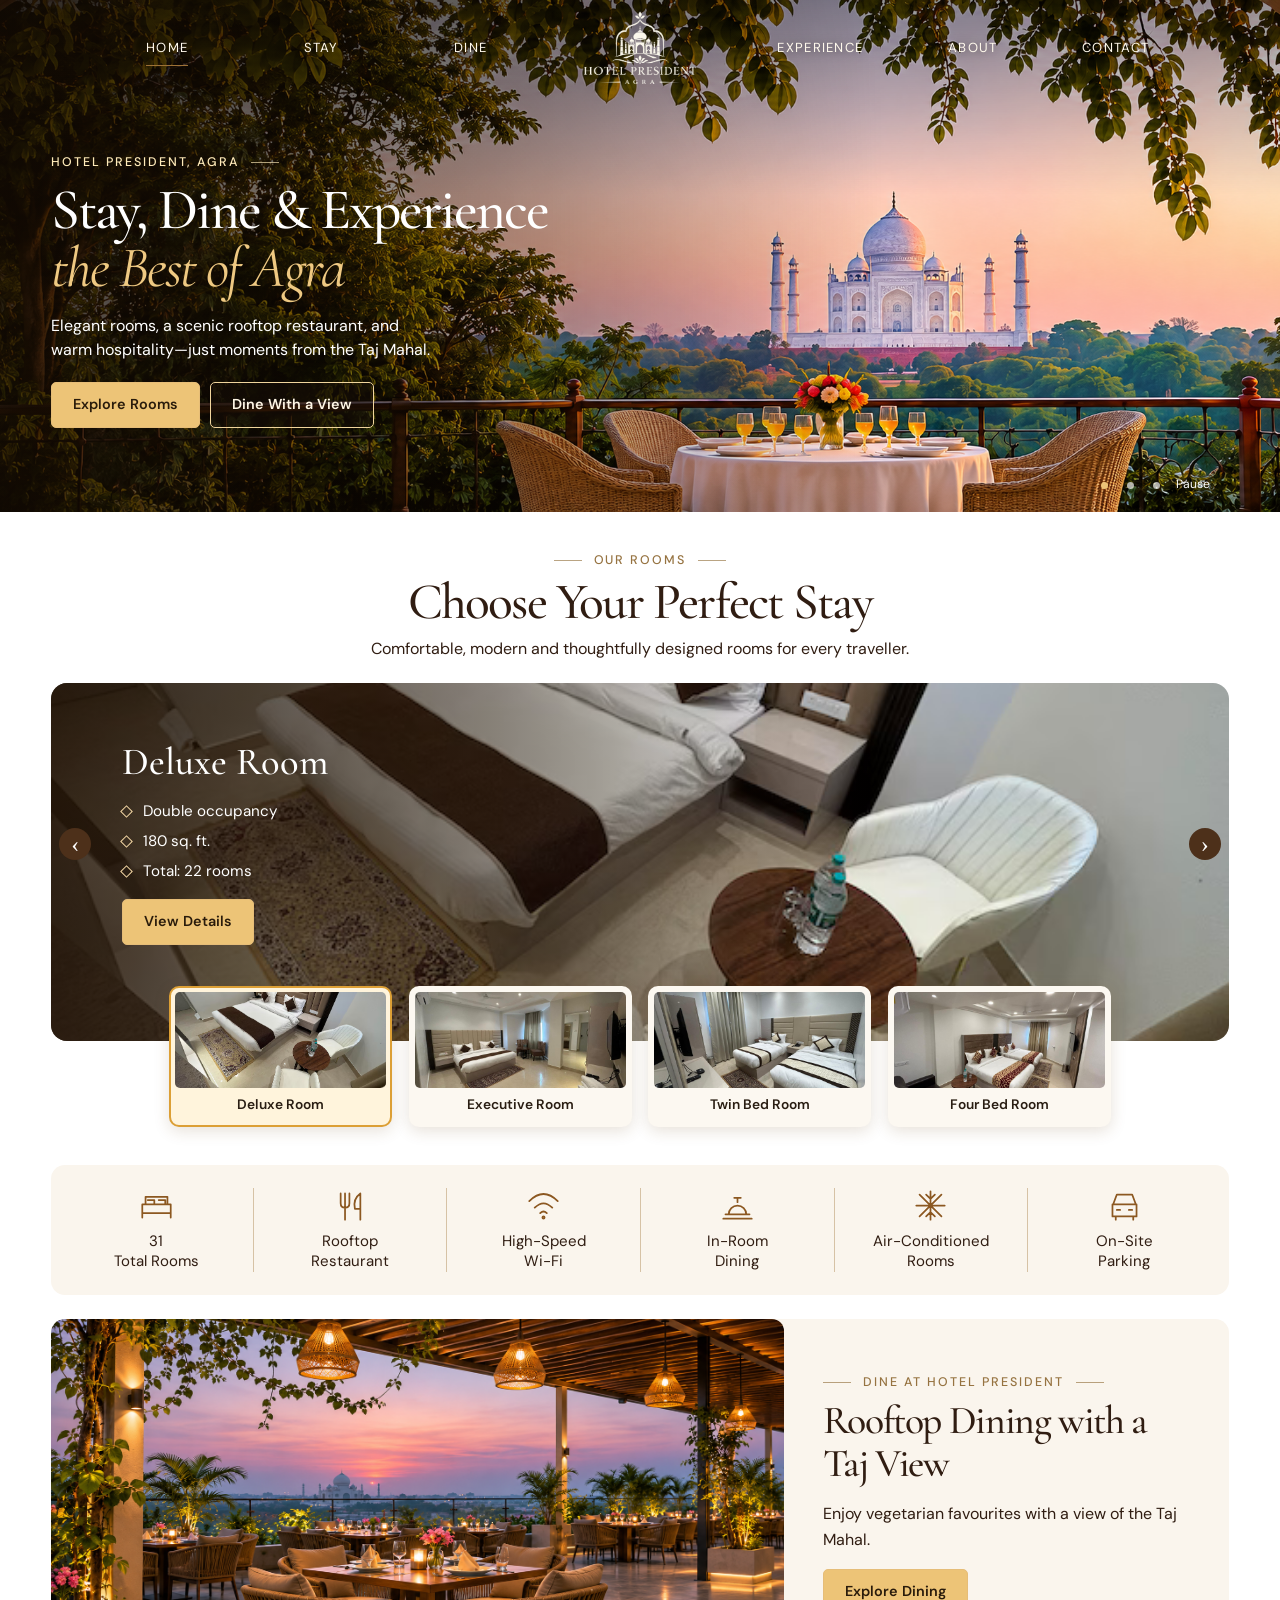
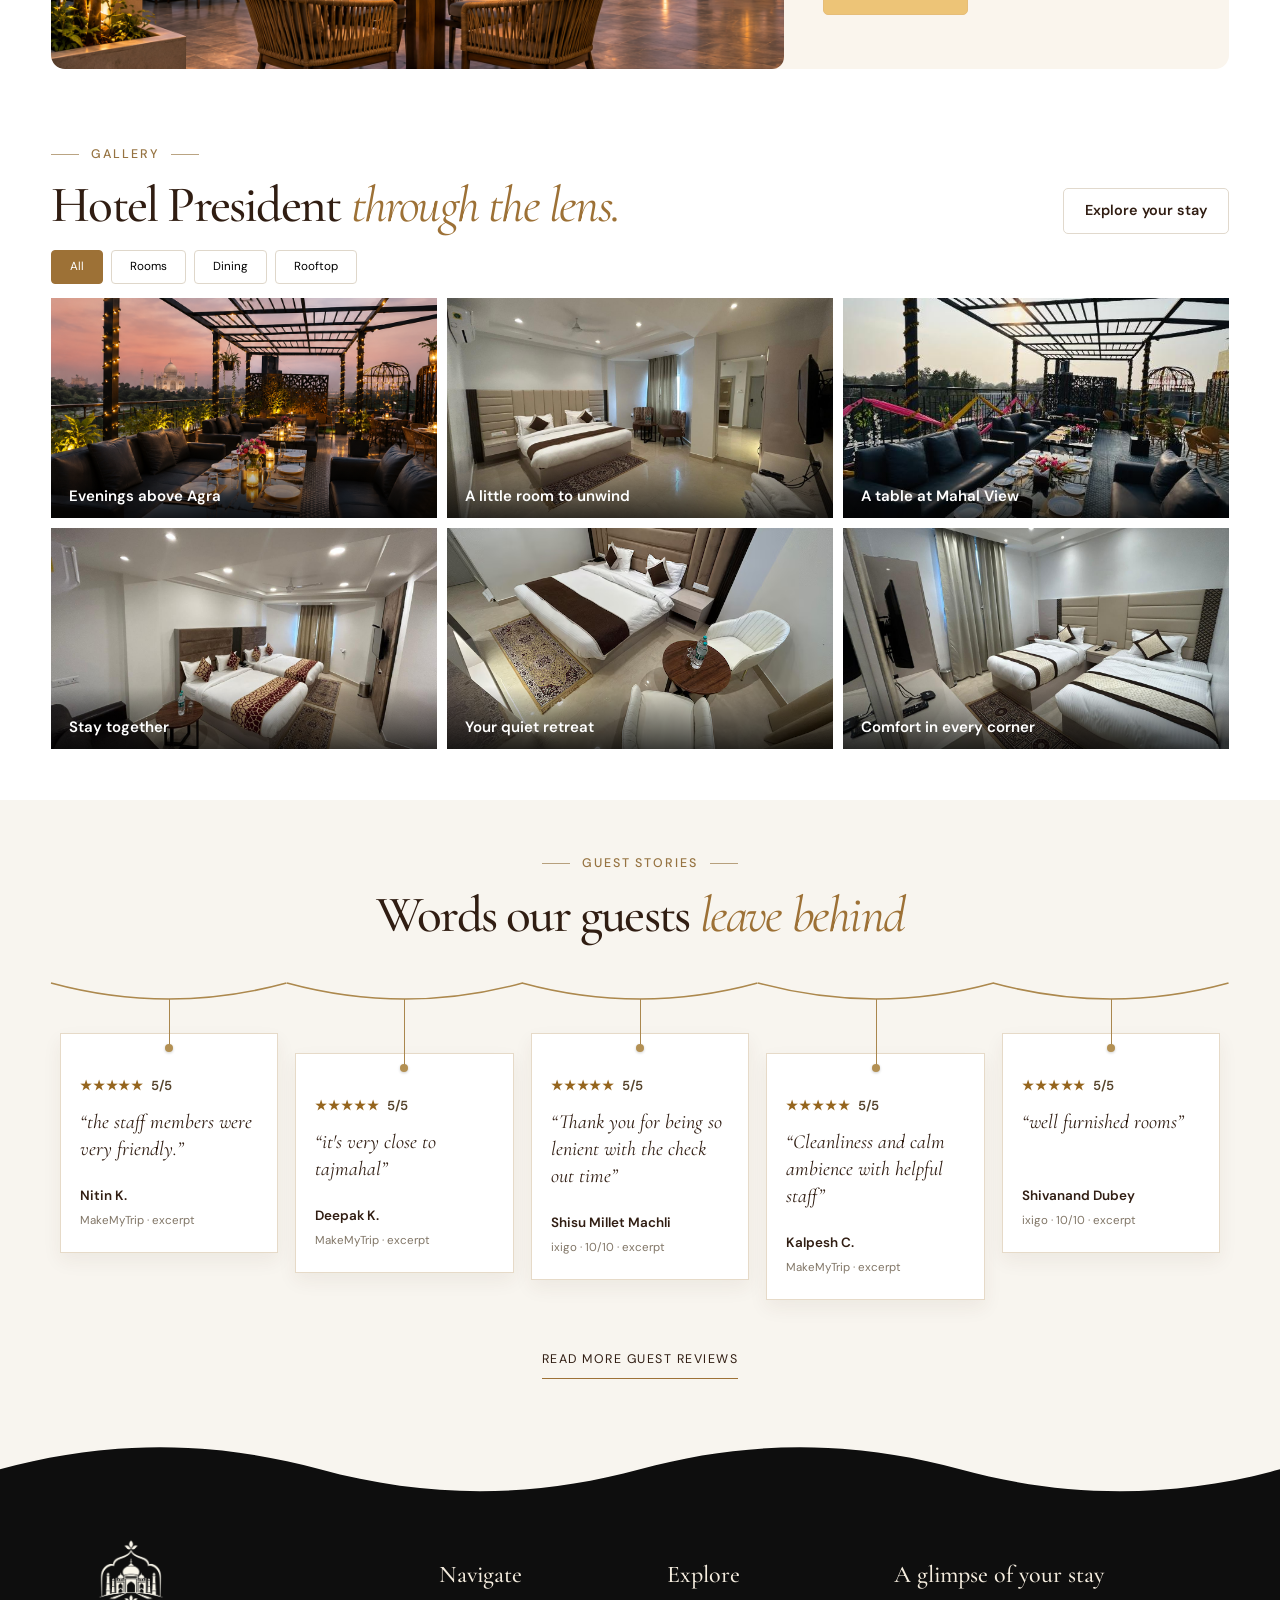
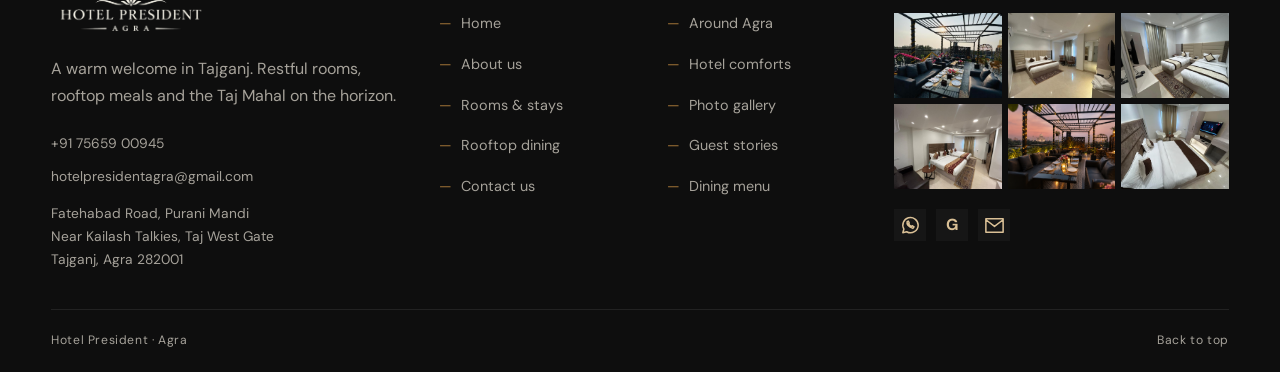
==== commit 228fee54: "Before pushing it to hostinger" ====
--- a/index.html
+++ b/index.html
@@ -5,7 +5,7 @@
   <meta name="viewport" content="width=device-width, initial-scale=1">
   <meta name="description" content="Stay close to the Taj Mahal at Hotel President Agra. Discover our rooms, vegetarian rooftop dining and a warm welcome in Tajganj.">
   <title>Home | Hotel President Agra</title>
-  <link rel="stylesheet" href="css/header-footer.css">
+  <link rel="stylesheet" href="css/header-footer.css?v=layout2">
   <link rel="stylesheet" href="css/home.css">
   <link rel="stylesheet" href="css/common-footer.css">
   <script defer src="js/header-footer.js"></script>
@@ -27,62 +27,62 @@
 </header>
 <main id="main">
   <section class="hero" aria-label="Discover Hotel President" aria-roledescription="carousel">
-    <h1 class="sr-only">Hotel President Agra</h1>
-    <div class="hero-slide is-active" data-slide role="group" aria-roledescription="slide" aria-label="1 of 3: Welcome to Hotel President">
-      <video autoplay muted playsinline preload="auto" poster="img/Taj Mahal Rooftop Dining at Dusk.png" src="video/HomeVideo.mp4" aria-label="Hotel President introduction"></video>
-    </div>
-    <div class="hero-slide" data-slide role="group" aria-roledescription="slide" aria-label="2 of 3: Stay with us" aria-hidden="true" inert>
-      <img src="img/112.jpeg" alt="Spacious guest room at Hotel President" fetchpriority="high">
-      <div class="hero-copy"><p class="eyebrow">A warm welcome. A wonderful city.</p><h2>Your Agra escape,<br><em>a little closer to the Taj.</em></h2><a class="button" href="stay.html">Find your room</a></div>
-    </div>
-    <div class="hero-slide" data-slide role="group" aria-roledescription="slide" aria-label="3 of 3: Rooftop dining" aria-hidden="true" inert>
-      <img src="img/Taj Mahal Rooftop Dining at Dusk.png" alt="Rooftop dining with a view of the Taj Mahal at dusk">
-      <div class="hero-copy"><p class="eyebrow">Mahal View · Rooftop dining</p><h2>Stay for the view.<br><em>Linger over dinner.</em></h2><a class="button" href="dine.html">Discover our rooftop</a></div>
+    <div class="hero-slide is-active" data-slide><img src="img/home1.png" alt="" fetchpriority="high"></div>
+    <div class="hero-slide" data-slide aria-hidden="true"><img src="img/home-room.jpg" alt=""></div>
+    <div class="hero-slide" data-slide aria-hidden="true"><img src="img/home-dining.jpg" alt=""></div>
+    <div class="hero-copy"><p class="eyebrow">Hotel President, Agra</p>
+      <h1><span>Stay, Dine &amp; Experience</span> <em>the Best of Agra</em></h1>
+      <p>Elegant rooms, a scenic rooftop restaurant, and warm hospitality&mdash;just moments from the Taj Mahal.</p>
+      <div class="home-actions"><a class="button" href="#rooms">Explore Rooms</a><a class="button button-outline" href="dine.html">Dine With a View</a></div>
     </div>
     <div class="hero-controls" aria-label="Slideshow controls">
-      <button type="button" class="slide-dot is-active" data-slide-to="0" aria-label="Show slide 1: Hotel video" aria-current="true">01</button>
-      <button type="button" class="slide-dot" data-slide-to="1" aria-label="Show slide 2: Rooms">02</button>
-      <button type="button" class="slide-dot" data-slide-to="2" aria-label="Show slide 3: Rooftop dining">03</button>
-      <button type="button" class="slide-pause" aria-label="Pause slideshow">Pause</button>
-    </div>
-    <a class="discover" href="#rooms" aria-label="Discover the hotel"><svg viewBox="0 0 24 24" aria-hidden="true"><path d="M12 4v15m-6-6 6 6 6-6"/></svg></a>
-  </section>
-
-  <section class="section accommodation" id="rooms">
-    <div class="section-heading"><div><p class="eyebrow">Accommodation</p><h2>Spaces made for <em>rest.</em></h2></div><a class="button button-outline" href="stay.html">View all rooms</a></div>
-    <div class="room-grid">
-      <article class="room-card featured"><a class="room-photo" href="stay.html"><img loading="lazy" src="img/DLX R.avif" alt="Deluxe double room"><span class="tag">Deluxe</span></a><div class="room-detail"><h3>Deluxe Room</h3><p class="room-features">Double occupancy <span>180 sq ft</span> <span>Air conditioning</span></p><div class="room-bottom"><span>Your own quiet corner</span><a href="contact.html">Enquire</a></div></div></article>
-      <article class="room-card"><a class="room-photo" href="stay.html"><img loading="lazy" src="img/112.jpeg" alt="Double room interior at Hotel President"><span class="tag">Executive</span></a><div class="room-detail"><h3>Executive Room</h3><p class="room-features">Double sharing <span>300 sq ft</span></p><div class="room-bottom"><span>A little more room to unwind</span><a href="contact.html">Enquire</a></div></div></article>
-      <article class="room-card"><a class="room-photo" href="stay.html"><img loading="lazy" src="img/twin.jpeg" alt="Room with two single beds"><span class="tag">Twin</span></a><div class="room-detail"><h3>Twin Bed Room</h3><p class="room-features">Two single beds <span>132 sq ft</span></p><div class="room-bottom"><span>Travel together, rest easy</span><a href="contact.html">Enquire</a></div></div></article>
-      <article class="room-card featured"><a class="room-photo" href="stay.html"><img loading="lazy" src="img/FOUR BED.jpeg" alt="Family room with two double beds"><span class="tag">Family</span></a><div class="room-detail"><h3>Four Bed Family Room</h3><p class="room-features">Up to four guests <span>400 sq ft</span> <span>Two double beds</span></p><div class="room-bottom"><span>Space for everyone</span><a href="contact.html">Enquire</a></div></div></article>
+      <button data-slide-to="0" aria-label="Show terrace photo" aria-current="true"></button>
+      <button data-slide-to="1" aria-label="Show room photo"></button>
+      <button data-slide-to="2" aria-label="Show dining photo"></button>
+      <button class="slide-pause" aria-label="Pause slideshow">Pause</button>
     </div>
   </section>
-
-  <section class="section comforts" id="services">
-    <p class="eyebrow">At your service</p><h2>Every comfort.<br><em>Thoughtfully placed.</em></h2>
-    <div class="comfort-grid">
-      <article><span class="amenity-icon" aria-hidden="true"><svg viewBox="0 0 32 32"><path d="M3 12q13-13 26 0M8 18q8-8 16 0M13 23q3-3 6 0"/><circle cx="16" cy="27" r="1"/></svg></span><h3>Wi-Fi Access</h3><p>Stay connected throughout your stay.</p></article>
-      <article><span class="amenity-icon" aria-hidden="true"><svg viewBox="0 0 32 32"><path d="m6 14 3-8h14l3 8M5 15h22v11H5zM8 26v3m16-3v3M9 20h3m8 0h3"/></svg></span><h3>Spacious Parking</h3><p>Arrive by car and explore Agra at your pace.</p></article>
-      <article><span class="amenity-icon" aria-hidden="true"><svg viewBox="0 0 32 32"><path d="M5 24h22M8 24a8 8 0 0 1 16 0M16 13V9m-3 0h6M3 28h26"/></svg></span><h3>Room Service</h3><p>A little extra comfort, just a call away.</p></article>
-      <article><span class="amenity-icon" aria-hidden="true"><svg viewBox="0 0 32 32"><path d="M7 5v9q0 4 4 4V5m4 0v9q0 4-4 4v11M25 29V5q-7 5-5 14h5"/></svg></span><h3>Rooftop Dining</h3><p>Vegetarian favourites with a view of the Taj.</p></article>
-      <article><span class="amenity-icon" aria-hidden="true"><svg viewBox="0 0 32 32"><path d="M16 3v26M3 16h26M6 6l20 20M6 26 26 6M12 6l4 4 4-4M12 26l4-4 4 4"/></svg></span><h3>Air Conditioning</h3><p>A cool, restful room after a day in the city.</p></article>
-      <article><span class="amenity-icon" aria-hidden="true"><svg viewBox="0 0 32 32"><path d="M3 27V15h26v12M3 23h26M6 15V8h20v7M8 11h6v4m4-4h6v4"/></svg></span><h3>Family Rooms</h3><p>Room for shared journeys and happy memories.</p></article>
-      <article><span class="amenity-icon" aria-hidden="true"><svg viewBox="0 0 32 32"><path d="M16 29S5 18 5 12a11 11 0 0 1 22 0c0 6-11 17-11 17Z"/><circle cx="16" cy="12" r="4"/></svg></span><h3>Taj Mahal Nearby</h3><p>Make the Taj West Gate part of your day.</p></article>
-      <article><span class="amenity-icon" aria-hidden="true"><svg viewBox="0 0 32 32"><path d="M5 19v-3a11 11 0 0 1 22 0v8q0 4-8 4M5 15H2v9h6v-9Zm22 0h3v9h-6v-9Z"/></svg></span><h3>A Helping Hand</h3><p>Ask our team about your stay or local directions.</p></article>
+  <section class="room-picker" id="rooms" aria-labelledby="choose-title">
+    <header><p class="eyebrow">Our Rooms</p><h2 id="choose-title">Choose Your Perfect Stay</h2>
+      <p>Comfortable, modern and thoughtfully designed rooms for every traveller.</p></header>
+    <div class="room-stage">
+      <article class="room-scene" id="scene-deluxe" role="tabpanel" aria-labelledby="pick-deluxe">
+        <img src="img/DLX R 1.png" alt="Deluxe Room interior"><div class="scene-copy"><h3>Deluxe Room</h3>
+        <ul><li>Double occupancy</li><li>180 sq. ft.</li><li>Total: 22 rooms</li></ul>
+        <a class="button" href="stay.html#deluxe-room">View Details</a></div>
+      </article>
+      <article class="room-scene" id="scene-executive" role="tabpanel" aria-labelledby="pick-executive" hidden>
+        <img src="img/112.jpeg" alt="Executive Room interior"><div class="scene-copy"><h3>Executive Room</h3>
+        <ul><li>Double sharing, extra mattress available</li><li>300 sq. ft.</li><li>Total: 2 rooms</li></ul>
+        <a class="button" href="stay.html#executive-room">View Details</a></div>
+      </article>
+      <article class="room-scene" id="scene-twin" role="tabpanel" aria-labelledby="pick-twin" hidden>
+        <img src="img/G2.jpeg" alt="Twin Bed Room interior"><div class="scene-copy"><h3>Twin Bed Room</h3>
+        <ul><li>Two single beds</li><li>132 sq. ft.</li><li>Total: 2 rooms</li></ul>
+        <a class="button" href="stay.html#twin-room">View Details</a></div>
+      </article>
+      <article class="room-scene" id="scene-four-bed" role="tabpanel" aria-labelledby="pick-four-bed" hidden>
+        <img src="img/FOUR BED.jpeg" alt="Four Bed Room interior"><div class="scene-copy"><h3>Four Bed Room</h3>
+        <ul><li>Quad occupancy, two double beds</li><li>400 sq. ft.</li><li>Total: 5 rooms</li></ul>
+        <a class="button" href="stay.html#four-bed-room">View Details</a></div>
+      </article>
+      <button class="pick-prev" aria-label="Previous room">&#8249;</button><button class="pick-next" aria-label="Next room">&#8250;</button>
     </div>
+    <div class="room-picks" role="tablist" aria-label="Choose a room"><button role="tab" id="pick-deluxe" aria-controls="scene-deluxe" aria-selected="true" tabindex="0"><img src="img/DLX R 1.png" alt=""><span>Deluxe Room</span></button>
+<button role="tab" id="pick-executive" aria-controls="scene-executive" aria-selected="false" tabindex="-1"><img src="img/112.jpeg" alt=""><span>Executive Room</span></button>
+<button role="tab" id="pick-twin" aria-controls="scene-twin" aria-selected="false" tabindex="-1"><img src="img/G2.jpeg" alt=""><span>Twin Bed Room</span></button>
+<button role="tab" id="pick-four-bed" aria-controls="scene-four-bed" aria-selected="false" tabindex="-1"><img src="img/FOUR BED.jpeg" alt=""><span>Four Bed Room</span></button></div>
   </section>
-
-  <section class="culinary-wrap" id="dining"><div class="section culinary">
-    <div class="culinary-photo"><img loading="lazy" src="img/RESTRA.jpg" alt="Mahal View rooftop restaurant seating"><div class="dining-badge"><span>Mahal View</span><small>Above the city.<br>Close to the Taj.</small></div></div>
-    <div class="culinary-copy"><p class="eyebrow">Culinary</p><h2>Good food.<br><em>An unforgettable view.</em></h2><p>Take a seat above Tajganj. From a relaxed morning to dinner under the evening sky, Mahal View brings people together over vegetarian food and a view of Agra.</p>
-      <div class="dining-tabs" role="tablist" aria-label="Explore rooftop dining"><button type="button" role="tab" id="tab-food" aria-controls="panel-food" aria-selected="true">The food</button><button type="button" role="tab" id="tab-view" aria-controls="panel-view" aria-selected="false" tabindex="-1">The view</button><button type="button" role="tab" id="tab-visit" aria-controls="panel-visit" aria-selected="false" tabindex="-1">Your visit</button></div>
-      <div class="dining-panel" role="tabpanel" id="panel-food" aria-labelledby="tab-food"><div class="dining-item"><span class="menu-mark" aria-hidden="true">✧</span><div><h3>A vegetarian table</h3><p>Fresh flavours, favourite dishes and something to share.</p></div></div><div class="dining-item"><span class="menu-mark" aria-hidden="true">☕</span><div><h3>Slow down. Settle in.</h3><p>A quiet catch-up or a meal with the whole family.</p></div></div><div class="dining-item"><span class="menu-mark" aria-hidden="true">♧</span><div><h3>Made for good company</h3><p>Hotel guests and visitors are both welcome upstairs.</p></div></div></div>
-      <div class="dining-panel" role="tabpanel" id="panel-view" aria-labelledby="tab-view" hidden><h3>The Taj on the horizon</h3><p>Look out over Agra from our rooftop, then stay as the city settles into the evening.</p><a class="ink-link" href="experience.html">Explore the experience</a></div>
-      <div class="dining-panel" role="tabpanel" id="panel-visit" aria-labelledby="tab-visit" hidden><h3>Come up to Mahal View</h3><p>Find us at Hotel President, Fatehabad Road, Purani Mandi, near Kailash Talkies in Tajganj.</p><a class="ink-link" href="tel:+917565900945">Call +91 75659 00945</a></div>
-      <a class="button" href="menu/86a4579330674646b5d7f6d1be65fa03.pdf">View full menu <span class="sr-only">(PDF)</span></a>
-    </div>
-  </div></section>
-
+  <section id="services" class="home-services" aria-label="Hotel amenities"><div><span class="amenity-icon" aria-hidden="true"><svg viewBox="0 0 32 32"><path d="M3 27V15h26v12M3 23h26M6 15V8h20v7M8 11h6v4m4-4h6v4"/></svg></span><span>31<br>Total Rooms</span></div>
+<div><span class="amenity-icon" aria-hidden="true"><svg viewBox="0 0 32 32"><path d="M7 5v9q0 4 4 4V5m4 0v9q0 4-4 4v11M25 29V5q-7 5-5 14h5"/></svg></span><span>Rooftop<br>Restaurant</span></div>
+<div><span class="amenity-icon" aria-hidden="true"><svg viewBox="0 0 32 32"><path d="M3 12q13-13 26 0M8 18q8-8 16 0M13 23q3-3 6 0"/><circle cx="16" cy="27" r="1"/></svg></span><span>High-Speed<br>Wi-Fi</span></div>
+<div><span class="amenity-icon" aria-hidden="true"><svg viewBox="0 0 32 32"><path d="M5 24h22M8 24a8 8 0 0 1 16 0M16 13V9m-3 0h6M3 28h26"/></svg></span><span>In-Room<br>Dining</span></div>
+<div><span class="amenity-icon" aria-hidden="true"><svg viewBox="0 0 32 32"><path d="M16 3v26M3 16h26M6 6l20 20M6 26 26 6M12 6l4 4 4-4M12 26l4-4 4 4"/></svg></span><span>Air-Conditioned<br>Rooms</span></div>
+<div><span class="amenity-icon" aria-hidden="true"><svg viewBox="0 0 32 32"><path d="m6 14 3-8h14l3 8M5 15h22v11H5zM8 26v3m16-3v3M9 20h3m8 0h3"/></svg></span><span>On-Site<br>Parking</span></div></section>
+  <section class="home-dining" id="dining"><img src="img/diningimg.png" loading="lazy" alt="Mahal View rooftop restaurant at sunset">
+    <div><p class="eyebrow">Dine at Hotel President</p><h2>Rooftop Dining with a Taj View</h2>
+    <p>Enjoy vegetarian favourites with a view of the Taj Mahal.</p><a class="button" href="dine.html">Explore Dining</a></div>
+  </section>
   <section class="section gallery" id="gallery">
     <div class="section-heading"><div><p class="eyebrow">Gallery</p><h2>Hotel President <em>through the lens.</em></h2></div><a class="button button-outline" href="stay.html">Explore your stay</a></div>
     <div class="gallery-filters" role="group" aria-label="Filter hotel photos"><button type="button" data-filter="all" aria-pressed="true">All</button><button type="button" data-filter="rooms" aria-pressed="false">Rooms</button><button type="button" data-filter="dining" aria-pressed="false">Dining</button><button type="button" data-filter="rooftop" aria-pressed="false">Rooftop</button></div>
@@ -91,7 +91,7 @@
       <figure data-category="rooms"><img loading="lazy" src="img/112.jpeg" alt="Comfortable double room"><figcaption>A little room to unwind</figcaption></figure>
       <figure data-category="dining rooftop"><img loading="lazy" src="img/RESTRA.jpg" alt="Seating at the rooftop restaurant"><figcaption>A table at Mahal View</figcaption></figure>
       <figure data-category="rooms"><img loading="lazy" src="img/FOUR BED.jpeg" alt="Spacious family room"><figcaption>Stay together</figcaption></figure>
-      <figure data-category="rooms"><img loading="lazy" src="img/DLX R 1.avif" alt="Deluxe guest room interior"><figcaption>Your quiet retreat</figcaption></figure>
+      <figure data-category="rooms"><img loading="lazy" src="img/DLX R 1.png" alt="Deluxe guest room interior"><figcaption>Your quiet retreat</figcaption></figure>
       <figure data-category="rooms"><img loading="lazy" src="img/twin.jpeg" alt="Twin room with two single beds"><figcaption>Comfort in every corner</figcaption></figure>
     </div><p class="sr-only" data-gallery-status aria-live="polite">Showing all 6 photos</p>
   </section>
@@ -99,12 +99,46 @@
   <section class="guestbook" id="guest-stories">
     <p class="eyebrow">Guest Stories</p><h2>Words our guests <em>leave behind</em></h2>
     <div class="notes">
-      <svg class="story-thread" aria-hidden="true" viewBox="0 0 1000 140" preserveAspectRatio="none"><path d="M-100 100 C0 100 0 20 100 20 S200 100 300 100 S400 20 500 20 S600 100 700 100 S800 20 900 20 S1000 100 1100 100"/></svg>
-      <figure><span class="quote-mark" aria-hidden="true">“</span><blockquote>“Nice Hotel, Rooms are neat and clean, good room service, food is more expensive”</blockquote><figcaption>Abinash abi<small>Google review</small></figcaption></figure>
-      <figure><span class="quote-mark" aria-hidden="true">“</span><blockquote>“Service is good and the location was excellent staff very helpful”</blockquote><figcaption>Nicky_Thailand<small><a href="https://us.trip.com/hotels/agra-hotel-detail-45757974/hotel-president/">Trip.com review</a></small></figcaption></figure>
-      <figure><span class="quote-mark" aria-hidden="true">“</span><blockquote>“We had a comfortable stay at Hotel President Agra with our family.”</blockquote><figcaption>Dinesh B.<small><a href="https://www.makemytrip.com/hotels/hotel_president-details-agra.html">MakeMyTrip · excerpt</a></small></figcaption></figure>
-      <figure><span class="quote-mark" aria-hidden="true">“</span><blockquote>“Clean rooms are the USP of this Hotel. Must stay here. Location is good. Staff is good.”</blockquote><figcaption>Nikhil Vyas<small><a href="https://www.tripadvisor.in/Hotel_Review-g297683-d17780393-Reviews-Hotel_President-Agra_Agra_District_Uttar_Pradesh.html">Tripadvisor · excerpt</a></small></figcaption></figure>
-      <figure><span class="quote-mark" aria-hidden="true">“</span><blockquote>“best food, best staff, best location, good experience, best family friendly room...”</blockquote><figcaption>Priyank V.<small><a href="https://www.makemytrip.com/hotels/hotel_president-details-agra.html">MakeMyTrip · excerpt</a></small></figcaption></figure>
+      <div class="hanging-note">
+        <svg class="note-rope" aria-hidden="true" viewBox="0 0 100 24" preserveAspectRatio="none"><path d="M0 4 Q50 36 100 4"/></svg>
+      <figure>
+        <div class="review-score"><span aria-hidden="true">&#9733;&#9733;&#9733;&#9733;&#9733;</span> 5/5</div>
+        <blockquote>&ldquo;the staff members were very friendly.&rdquo;</blockquote>
+        <figcaption>Nitin K.<small><a href="https://www.makemytrip.com/hotels/review-of-hotel_president-details-agra.html">MakeMyTrip &middot; excerpt</a></small></figcaption>
+      </figure>
+      </div>
+      <div class="hanging-note">
+        <svg class="note-rope" aria-hidden="true" viewBox="0 0 100 24" preserveAspectRatio="none"><path d="M0 4 Q50 36 100 4"/></svg>
+      <figure>
+        <div class="review-score"><span aria-hidden="true">&#9733;&#9733;&#9733;&#9733;&#9733;</span> 5/5</div>
+        <blockquote>&ldquo;it's very close to tajmahal&rdquo;</blockquote>
+        <figcaption>Deepak K.<small><a href="https://www.makemytrip.com/hotels/review-of-hotel_president-details-agra.html">MakeMyTrip &middot; excerpt</a></small></figcaption>
+      </figure>
+      </div>
+      <div class="hanging-note">
+        <svg class="note-rope" aria-hidden="true" viewBox="0 0 100 24" preserveAspectRatio="none"><path d="M0 4 Q50 36 100 4"/></svg>
+      <figure>
+        <div class="review-score"><span aria-hidden="true">&#9733;&#9733;&#9733;&#9733;&#9733;</span> 5/5</div>
+        <blockquote>&ldquo;Thank you for being so lenient with the check out time&rdquo;</blockquote>
+        <figcaption>Shisu Millet Machli<small><a href="https://www.ixigo.com/hotels/hotel-president-in-agra-1115141-d">ixigo &middot; 10/10 &middot; excerpt</a></small></figcaption>
+      </figure>
+      </div>
+      <div class="hanging-note">
+        <svg class="note-rope" aria-hidden="true" viewBox="0 0 100 24" preserveAspectRatio="none"><path d="M0 4 Q50 36 100 4"/></svg>
+      <figure>
+        <div class="review-score"><span aria-hidden="true">&#9733;&#9733;&#9733;&#9733;&#9733;</span> 5/5</div>
+        <blockquote>&ldquo;Cleanliness and calm ambience with helpful staff&rdquo;</blockquote>
+        <figcaption>Kalpesh C.<small><a href="https://www.makemytrip.com/hotels/review-of-hotel_president-details-agra.html">MakeMyTrip &middot; excerpt</a></small></figcaption>
+      </figure>
+      </div>
+      <div class="hanging-note">
+        <svg class="note-rope" aria-hidden="true" viewBox="0 0 100 24" preserveAspectRatio="none"><path d="M0 4 Q50 36 100 4"/></svg>
+      <figure>
+        <div class="review-score"><span aria-hidden="true">&#9733;&#9733;&#9733;&#9733;&#9733;</span> 5/5</div>
+        <blockquote>&ldquo;well furnished rooms&rdquo;</blockquote>
+        <figcaption>Shivanand Dubey<small><a href="https://www.ixigo.com/hotels/hotel-president-in-agra-1115141-d">ixigo &middot; 10/10 &middot; excerpt</a></small></figcaption>
+      </figure>
+      </div>
     </div>
     <a class="ink-link" href="https://www.google.com/travel/hotels/entity/ChoIq8n-6ZS09ZvRARoNL2cvMTFoemMwd2RzdhAB">Read more guest reviews</a>
   </section>
@@ -115,7 +149,7 @@
     <div class="footer-about"><a class="footer-logo" href="#top"><img src="img/logo.png" alt="Hotel President Agra"></a><p>A warm welcome in Tajganj. Restful rooms, rooftop meals and the Taj Mahal on the horizon.</p><a href="tel:+917565900945">+91 75659 00945</a><a href="mailto:hotelpresidentagra@gmail.com">hotelpresidentagra@gmail.com</a><address>Fatehabad Road, Purani Mandi<br>Near Kailash Talkies, Taj West Gate<br>Tajganj, Agra 282001</address></div>
     <nav aria-label="Footer navigation"><h3>Navigate</h3><a href="index.html">Home</a><a href="about.html">About us</a><a href="stay.html">Rooms &amp; stays</a><a href="dine.html">Rooftop dining</a><a href="contact.html">Contact us</a></nav>
     <nav aria-label="Explore the hotel"><h3>Explore</h3><a href="experience.html">Around Agra</a><a href="#services">Hotel comforts</a><a href="#gallery">Photo gallery</a><a href="#guest-stories">Guest stories</a><a href="menu/86a4579330674646b5d7f6d1be65fa03.pdf">Dining menu</a></nav>
-    <div class="footer-glimpses"><h3>A glimpse of your stay</h3><a class="footer-thumbnails" href="#gallery" aria-label="Explore the hotel gallery"><img loading="lazy" src="img/RESTRA.jpg" alt="Rooftop dining"><img loading="lazy" src="img/112.jpeg" alt="Double room"><img loading="lazy" src="img/twin.jpeg" alt="Twin room"><img loading="lazy" src="img/FOUR BED.jpeg" alt="Family room"><img loading="lazy" src="img/Taj Mahal Rooftop Dining at Dusk.png" alt="Taj Mahal view"><img loading="lazy" src="img/DLX R.avif" alt="Deluxe room"></a><div class="hp-social"><a href="https://wa.me/917565900945" aria-label="Contact on WhatsApp"><svg viewBox="0 0 24 24" aria-hidden="true"><path d="M20 11.5a8 8 0 0 1-12 7l-4 1 1.1-3.8A8 8 0 1 1 20 11.5Z M8.5 8q-1 4 6 7l1.2-1.6-2-1.1-.8.8q-2-1-3-3l.8-.7-1-2Z"/></svg></a><a href="https://www.google.com/travel/hotels/entity/ChoIq8n-6ZS09ZvRARoNL2cvMTFoemMwd2RzdhAB" aria-label="Hotel President on Google"><b aria-hidden="true">G</b></a><a href="mailto:hotelpresidentagra@gmail.com" aria-label="Email Hotel President"><svg viewBox="0 0 24 24" aria-hidden="true"><path d="M3 5h18v14H3z M3 6l9 7 9-7"/></svg></a></div>
+    <div class="footer-glimpses"><h3>A glimpse of your stay</h3><a class="footer-thumbnails" href="#gallery" aria-label="Explore the hotel gallery"><img loading="lazy" src="img/RESTRA.jpg" alt="Rooftop dining"><img loading="lazy" src="img/112.jpeg" alt="Double room"><img loading="lazy" src="img/twin.jpeg" alt="Twin room"><img loading="lazy" src="img/FOUR BED.jpeg" alt="Family room"><img loading="lazy" src="img/Taj Mahal Rooftop Dining at Dusk.png" alt="Taj Mahal view"><img loading="lazy" src="img/DLX R.png" alt="Deluxe room"></a><div class="hp-social"><a href="https://wa.me/917565900945" aria-label="Contact on WhatsApp"><svg viewBox="0 0 24 24" aria-hidden="true"><path d="M20 11.5a8 8 0 0 1-12 7l-4 1 1.1-3.8A8 8 0 1 1 20 11.5Z M8.5 8q-1 4 6 7l1.2-1.6-2-1.1-.8.8q-2-1-3-3l.8-.7-1-2Z"/></svg></a><a href="https://www.google.com/travel/hotels/entity/ChoIq8n-6ZS09ZvRARoNL2cvMTFoemMwd2RzdhAB" aria-label="Hotel President on Google"><b aria-hidden="true">G</b></a><a href="mailto:hotelpresidentagra@gmail.com" aria-label="Email Hotel President"><svg viewBox="0 0 24 24" aria-hidden="true"><path d="M3 5h18v14H3z M3 6l9 7 9-7"/></svg></a></div>
   </div>
   </div><div class="footer-bottom"><span>Hotel President · Agra</span><a href="#top">Back to top</a></div>
 </footer>
--- a/css/header-footer.css
+++ b/css/header-footer.css
@@ -1,4 +1,5 @@
-﻿:root { --paper:#faf7f0; --ink:#2d3029; --gold:#c3a77a; --bar:88px; --serif:Baskervville,Georgia,serif; --sans:"DM Sans",Arial,sans-serif }
+:root { --site-inset:max(18px, 4%, calc((100% - 1640px) / 2)); --site-width:calc(100% - var(--site-inset) - var(--site-inset)) }
+:root { --paper:#faf7f0; --ink:#2d3029; --gold:#c3a77a; --bar:88px; --serif:Baskervville,Georgia,serif; --sans:"DM Sans",Arial,sans-serif }
 * { box-sizing:border-box }
 html { scroll-behavior:smooth; scroll-padding-top:var(--bar) }
 body { margin:0; background:var(--paper); color:var(--ink); font:1rem/1.65 var(--sans) }
--- a/css/home.css
+++ b/css/home.css
@@ -29,66 +29,6 @@
 .button-outline { background:transparent; color:var(--ink); border-color:#e1d9cd; flex-shrink:0 }
 .button-outline:hover { color:white }
 .ink-link { display:inline-block; font-size:.78rem; letter-spacing:.12em; text-transform:uppercase; text-decoration:none; border-bottom:1px solid var(--gold); padding-block:9px }
-.hero { position:relative; height:100svh; min-height:540px; max-height:1100px; background:#171715; overflow:hidden }
-.hero:after { content:""; position:absolute; inset:0 0 auto; height:180px; background:linear-gradient(#0006,transparent); pointer-events:none }
-.hero-slide { position:absolute; inset:0; opacity:0; visibility:hidden; transition:opacity .9s ease,visibility .9s; pointer-events:none }
-.hero-slide.is-active { opacity:1; visibility:visible; pointer-events:auto }
-.hero-slide>img,.hero-slide>video { width:100%; height:100%; display:block; object-fit:cover }
-.hero-slide:has(.hero-copy):after { content:""; position:absolute; inset:0; background:linear-gradient(90deg,#000b,#0005 70%,#0003) }
-.hero-copy { position:absolute; inset:0; z-index:1; display:flex; flex-direction:column; justify-content:center; align-items:flex-start; padding:calc(var(--bar) + 25px) 9% 110px; color:white }
-.hero-copy .eyebrow { color:#e1c18f; letter-spacing:.24em }
-.hero-copy .eyebrow:before,.hero-copy .eyebrow:after { display:none }
-.hero-copy h2 { font-size:clamp(2.8rem,5.3vw,5.5rem); line-height:1.1; max-width:960px; letter-spacing:-.02em }
-.hero-copy h2 em { color:#d8b984 }
-.hero-copy .button { margin-top:32px }
-.hero-controls { position:absolute; right:6%; bottom:28px; z-index:3; display:flex; align-items:center; gap:14px }
-.hero-controls button { background:transparent; border:0; border-bottom:1px solid #ffffff40; color:#fff9; padding:8px 6px; min-height:44px; min-width:44px }
-.hero-controls .slide-dot { font:1.6rem var(--serif) }
-.hero-controls .is-active { color:#fff; border-color:#e2c394 }
-.hero-controls .slide-pause { font-size:.75rem; text-transform:uppercase; letter-spacing:.1em }
-.discover { position:absolute; z-index:2; bottom:30px; left:50%; transform:translateX(-50%); color:white; width:48px; height:48px; border:1px solid #fffc; border-radius:50%; display:grid; place-items:center; text-decoration:none; background:#10101080; backdrop-filter:blur(6px); box-shadow:0 3px 15px #0002; transition:background .25s ease,border-color .25s ease,box-shadow .25s ease }
-.discover svg { display:block; width:22px; height:22px; fill:none; stroke:currentColor; stroke-width:1.8; stroke-linecap:round; stroke-linejoin:round; animation:discover-nudge 2s ease-in-out 3 }
-.discover:hover,.discover:focus-visible { background:var(--gold); border-color:var(--gold); box-shadow:0 5px 20px #0004 }
-@keyframes discover-nudge { 0%,100% { transform:translateY(-2px) } 50% { transform:translateY(3px) } }
-.room-grid { display:grid; grid-template-columns:repeat(3,minmax(0,1fr)); gap:26px }
-.room-card { border:1px solid #e5ded3; min-width:0 }
-.room-card.featured { grid-column:span 2 }
-.room-photo { display:block; position:relative; overflow:hidden }
-.room-photo img { width:100%; height:290px; object-fit:cover; display:block; transition:transform .7s }
-.room-photo:hover img { transform:scale(1.045) }
-.tag { position:absolute; top:16px; left:16px; background:var(--gold); color:white; padding:6px 13px; text-transform:uppercase; font-size:.72rem; letter-spacing:.12em; font-weight:700 }
-.room-detail { padding:22px 24px }
-.room-features { color:#756d62; font-size:.86rem; display:flex; gap:10px; flex-wrap:wrap; margin:14px 0 22px }
-.room-features span:before { content:"·"; margin-right:10px; color:var(--gold) }
-.room-bottom { border-top:1px solid #e5ded3; padding-top:18px; display:flex; justify-content:space-between; gap:15px; align-items:center; font-size:.82rem; color:#756d62 }
-.room-bottom a { text-transform:uppercase; text-decoration:none; letter-spacing:.12em; font-size:.72rem; color:var(--ink); font-weight:600 }
-.comforts { padding-top:12px; text-align:center }
-.comforts .eyebrow,.guestbook .eyebrow { justify-content:center }
-.comfort-grid { display:grid; grid-template-columns:repeat(4,minmax(0,1fr)); gap:24px; margin-top:38px }
-.comfort-grid article { border:1px solid #e5ded3; padding:27px 19px 24px }
-.comfort-grid h3 { font-size:1.5rem }
-.comfort-grid p { color:#736d64; margin:12px auto 0; font-size:.9rem; max-width:230px }
-.amenity-icon { display:block; margin:0 auto 20px; width:36px; height:36px; color:var(--gold) }
-.amenity-icon svg { width:100%; height:100%; fill:none; stroke:currentColor; stroke-width:1.8; stroke-linecap:round; stroke-linejoin:round }
-.culinary-wrap { background:#f7f5f1 }
-.culinary { display:grid; grid-template-columns:1fr 1fr; gap:42px; align-items:center }
-.culinary-photo { position:relative; align-self:stretch; min-height:560px }
-.culinary-photo>img { width:100%; height:100%; position:absolute; inset:0; object-fit:cover }
-.dining-badge { position:absolute; bottom:-24px; right:24px; background:var(--gold); border:12px solid #f7f5f1; padding:25px; text-align:center; color:#fff }
-.dining-badge span { display:block; font:2.2rem var(--serif) }
-.dining-badge small { display:block; margin-top:10px; text-transform:uppercase; letter-spacing:.12em; font-size:.7rem }
-.culinary-copy>p:not(.eyebrow) { color:#736d64; margin:24px 0 }
-.dining-tabs { display:flex; border-bottom:1px solid #dfd7ca; gap:6px }
-.dining-tabs button { border:0; border-bottom:2px solid transparent; background:none; padding:15px 17px; text-transform:uppercase; letter-spacing:.12em; font-size:.75rem; color:#6d665c }
-.dining-tabs [aria-selected=true] { color:#967341; border-color:var(--gold) }
-.dining-panel { min-height:300px; padding-block:10px 24px }
-.dining-panel>h3 { margin-top:24px }
-.dining-panel>p { color:#736d64 }
-.dining-item { display:flex; align-items:center; gap:20px; padding:17px 0; border-bottom:1px solid #e5ded3 }
-.dining-item:last-child { border:0 }
-.dining-item h3 { font-size:1.45rem }
-.dining-item p { margin:7px 0 0; font-size:.88rem; color:#736d64 }
-.menu-mark { display:grid; place-items:center; flex-shrink:0; width:60px; height:60px; background:#ece5d9; color:#967341; font:2rem var(--serif) }
 .gallery-filters { display:flex; flex-wrap:wrap; gap:8px; margin:0 0 30px }
 .gallery-filters button { border:1px solid #dfd7ca; background:white; padding:11px 18px; text-transform:uppercase; font-size:.73rem; letter-spacing:.14em; min-height:44px }
 .gallery-filters [aria-pressed=true] { color:white; background:var(--gold); border-color:var(--gold) }
@@ -97,15 +37,9 @@
 .gallery-grid img { width:100%; height:245px; object-fit:cover; display:block; transition:transform .6s }
 .gallery-grid figure:hover img { transform:scale(1.05) }
 .gallery-grid figcaption { position:absolute; inset:auto 0 0; padding:30px 18px 12px; color:#fff; background:linear-gradient(transparent,#000b); font:1.25rem var(--serif) }
-.guestbook { text-align:center; padding:45px 3% 125px; background:#f8f5ef; overflow:hidden }
+.guestbook { text-align:center; padding:45px 0 125px; background:#f8f5ef; overflow:hidden }
 .guestbook>.eyebrow { padding-top:35px }
 .guestbook h2 { padding-inline:15px }
-.notes { position:relative; display:grid; grid-template-columns:repeat(5,minmax(0,1fr)); gap:22px; max-width:1460px; margin:35px auto 40px; padding:105px 0 15px; align-items:start }
-.story-thread { position:absolute; top:0; left:0; width:100%; height:140px; fill:none; stroke:#b69763; stroke-width:2 }
-.notes figure { position:relative; margin:0; padding:24px 20px; background:#fff; box-shadow:0 8px 24px #48331b0a; border:1px solid #e8dfd0; min-height:294px; display:flex; flex-direction:column; text-align:left; transform:rotate(-2deg) }
-.notes figure:nth-of-type(even) { margin-top:80px; transform:rotate(2deg) }
-.notes figure:before { content:""; position:absolute; height:85px; width:1px; background:#b69763; bottom:100%; left:50% }
-.notes figure:after { content:""; position:absolute; top:11px; left:calc(50% - 4px); height:8px; width:8px; background:#b69763; border-radius:50%; box-shadow:0 1px 3px #0002 }
 .quote-mark { color:var(--gold); font:3.5rem/.8 var(--serif); margin-top:12px }
 .notes blockquote { margin:8px 0 22px; font:italic 1.25rem/1.35 var(--serif) }
 .notes figcaption { margin-top:auto; font-size:.84rem; font-weight:600 }
@@ -135,7 +69,6 @@
 .button { transition:background .25s ease,color .25s ease,transform .25s ease,box-shadow .25s ease }
 .room-card,.comfort-grid article { transition:transform .35s ease,box-shadow .35s ease,border-color .35s ease }
 .amenity-icon { transition:transform .35s ease }
-.notes figure { transform-origin:50% -85px; transition:transform .4s ease,box-shadow .4s ease }
 .gallery-filters button,.dining-tabs button,.hero-controls button { transition:color .25s ease,background .25s ease,border-color .25s ease }
 .gallery-filters button:hover,.gallery-filters button:focus-visible { background:var(--gold); border-color:var(--gold); color:#fff }
 .dining-tabs button:hover,.dining-tabs button:focus-visible { color:#967341; border-bottom-color:var(--gold) }
@@ -146,16 +79,12 @@
  .button:hover { transform:translateY(-3px); box-shadow:0 8px 20px #49331e1a }
  .room-card:hover,.room-card:focus-within,.comfort-grid article:hover { transform:translateY(-6px); border-color:#b89b70; box-shadow:0 16px 30px #49331e12 }
  .comfort-grid article:hover .amenity-icon { transform:translateY(-3px) scale(1.08) }
- .notes figure:hover,.notes figure:focus-within { transform:rotate(0); box-shadow:0 14px 30px #49331e18 }
-}
-@media(min-width:1600px) { .notes figure { min-height:270px } }
+}
 @media(max-width:1050px) {
  .section { width:88%; padding-block:65px }
  .comfort-grid { gap:15px }
  .comfort-grid article { padding-inline:12px }
  .culinary { gap:28px }
- .notes { gap:14px }
- .notes figure { padding:24px 13px; min-height:320px }
  .notes blockquote { font-size:1.15rem }
  .footer-grid { gap:25px; grid-template-columns:1.2fr .8fr .8fr }
  .footer-glimpses { grid-column:1/-1 }
@@ -173,13 +102,7 @@
  .culinary { grid-template-columns:1fr }
  .culinary-photo { min-height:500px; margin-bottom:35px }
  .gallery-grid { grid-template-columns:repeat(2,minmax(0,1fr)) }
- .notes { grid-template-columns:repeat(2,minmax(0,1fr)); gap:24px; padding:70px 15px 0 }
- .notes figure,.notes figure:nth-of-type(even) { margin-top:0; min-height:250px }
- .notes figure:nth-of-type(n+3):before { display:none }
- .notes figure:before { height:40px }
- .notes figure:last-of-type { grid-column:1/-1; width:calc(50% - 12px); justify-self:center }
  .notes blockquote { font-size:1.3rem }
- .story-thread { height:100px }
 }
 @media(max-width:700px) {
  .hp-home { --bar:82px }
@@ -213,12 +136,7 @@
  .gallery-grid { gap:12px }
  .gallery-grid img { height:180px }
  .gallery-grid figcaption { font-size:1.05rem; padding-inline:10px }
- .guestbook { padding-inline:4%; padding-bottom:100px }
- .notes { grid-template-columns:1fr; padding-inline:9%; gap:28px }
- .notes figure,.notes figure:nth-of-type(even) { min-height:220px }
- .notes figure:last-of-type { width:100%; grid-column:auto }
- .notes figure:nth-of-type(2):before { display:none }
- .notes figure:first-of-type:before { height:35px }
+ .guestbook { padding-bottom:100px }
  .notes blockquote { font-size:1.4rem }
  .footer-grid { gap:28px 20px }
 }
@@ -226,6 +144,119 @@
  .hero-slide,.hp-home .hp-header { transition:none }
  .discover svg { animation:none }
  .button:hover,.room-card:hover,.room-card:focus-within,.comfort-grid article:hover,.comfort-grid article:hover .amenity-icon { transform:none }
- .notes figure:hover,.notes figure:focus-within { transform:rotate(-2deg) }
- .notes figure:nth-of-type(even):hover,.notes figure:nth-of-type(even):focus-within { transform:rotate(2deg) }
-}
+}
+.hp-home { --ink:#301d12; --gold:#9d7136 }
+.hero { position:relative; isolation:isolate; display:grid; align-items:center; min-height:480px; height:clamp(480px,40vw,670px); overflow:hidden; background:#211a14 }
+.hero-slide,.hero-slide img,.hero::after { position:absolute; inset:0; width:100%; height:100% }
+.hero-slide { z-index:-2; opacity:0; transition:opacity 1s ease }
+.hero-slide.is-active { opacity:1 }
+.hero-slide img { object-fit:cover }
+.hero::after { content:""; z-index:-1; background:linear-gradient(90deg,#130b03cf,transparent 69%),linear-gradient(#0006,transparent 38%) }
+.hero-copy { width:var(--site-width); margin:auto; padding:calc(var(--bar) + 12px) 0 40px; color:white }
+.hero-copy .eyebrow { color:#ffebb9; margin-bottom:8px }
+.hero-copy .eyebrow::before { display:none }
+.hero h1 { font:500 clamp(2.7rem,4.5vw,4.9rem)/1.02 var(--serif); margin:0; letter-spacing:-.035em }
+.hero h1 em { color:#efc982; font-weight:400 }
+.hero-copy > p:not(.eyebrow) { max-width:35ch; margin:16px 0 20px; line-height:1.5 }
+.home-actions { display:flex; flex-wrap:wrap; gap:10px }
+.hp-home .button { border-radius:5px; font-size:.9rem; text-transform:none; letter-spacing:0; padding:10px 21px }
+.hero .button,.room-scene .button,.home-dining .button { background:#edc477; color:#291b0b; border-color:#e6bd78 }
+.hero .button-outline { background:#170f0773; color:#fff7e6; border-color:#f0d59d }
+.hero-controls { position:absolute; right:5%; bottom:12px; display:flex; align-items:center; gap:2px; color:white }
+.hero-controls button { padding:0; background:transparent; color:inherit; border:0; min-width:24px; height:32px }
+.hero-controls [data-slide-to]::after { content:""; display:inline-block; width:7px; height:7px; border-radius:50%; background:#fffa }
+.hero-controls [aria-current=true]::after { background:#edc477 }
+.hero-controls .slide-pause { font-size:.76rem; padding-inline:6px }
+.room-picker { width:var(--site-width); margin:auto; padding:clamp(28px,3vw,50px) 0 }
+.room-picker header { text-align:center; margin-bottom:20px }
+.room-picker header .eyebrow,.guestbook .eyebrow { justify-content:center }
+.room-picker header .eyebrow { margin-bottom:4px }
+.room-picker header > p:last-child { margin:6px 0 0 }
+.room-stage { position:relative }
+.room-scene { position:relative; isolation:isolate; min-height:clamp(325px,28vw,435px); color:white; border-radius:16px; overflow:hidden; display:grid; align-items:center }
+.room-scene > img,.room-scene::after { position:absolute; inset:0; width:100%; height:100%; z-index:-2; object-fit:cover }
+.room-scene::after { content:""; z-index:-1; background:linear-gradient(90deg,#211205d9,#21120591 29%,transparent 70%) }
+.scene-copy { padding:28px 6% 65px }
+.scene-copy h3 { font-size:clamp(2rem,3vw,3rem) }
+.scene-copy ul { list-style:none; padding:0; margin:15px 0 }
+.scene-copy li { display:flex; align-items:center; gap:12px; font-size:.95rem; margin:5px 0 }
+.scene-copy li::before { content:""; width:7px; height:7px; border:1px solid #f6d9a6; transform:rotate(45deg) }
+.pick-prev,.pick-next { position:absolute; top:45%; transform:translateY(-50%); width:32px; height:32px; display:grid; place-items:center; border:0; border-radius:50%; background:#4d301a; color:white; font:24px/1 Georgia,serif }
+.pick-prev { left:8px }
+.pick-next { right:8px }
+.room-picks { display:grid; grid-template-columns:repeat(4,minmax(0,1fr)); width:80%; position:relative; margin:-55px auto 0; gap:clamp(6px,1.3vw,20px) }
+.room-picks button { background:#fcf8f1; border:2px solid transparent; border-radius:10px; padding:4px; box-shadow:0 4px 16px #7047182a; color:#291d12; font-weight:600 }
+.room-picks button[aria-selected=true] { border-color:#dc9f35; background:#fff4dc }
+.room-picks img { display:block; width:100%; aspect-ratio:2.2; object-fit:cover; border-radius:5px }
+.room-picks span { display:block; padding:5px 2px; font-size:.86rem }
+.home-services,.home-dining { width:var(--site-width); margin:0 auto 24px; background:#faf5ed; border-radius:14px; overflow:hidden }
+.home-services { display:grid; grid-template-columns:repeat(6,1fr); text-align:center; padding:23px 8px; font-size:.94rem; line-height:1.35 }
+.home-services > div + div { border-left:1px solid #d6c2a5 }
+.amenity-icon svg { display:block; margin:0 auto 8px; width:35px; height:35px; fill:none; stroke:#8c5821; stroke-width:1.6; stroke-linecap:round; stroke-linejoin:round }
+.home-dining { display:grid; grid-template-columns:1.65fr 1fr; align-items:stretch }
+.home-dining > img { width:100%; height:100%; min-height:220px; max-height:350px; object-fit:cover; border-radius:12px }
+.home-dining > div { align-self:center; padding:clamp(20px,3vw,50px) }
+.home-dining h2 { font-size:clamp(2rem,3.1vw,3.4rem) }
+.home-dining .eyebrow { margin-bottom:6px }
+.gallery.section { padding-block:clamp(38px,4vw,64px); width:var(--site-width) }
+.gallery .section-heading { margin-bottom:16px }
+.gallery-filters { margin-bottom:14px }
+.gallery-filters button { border-radius:4px; min-height:34px; padding:6px 18px; text-transform:none; letter-spacing:0 }
+.gallery-grid { gap:10px }
+.gallery-grid img { height:auto; aspect-ratio:1.75; object-fit:cover }
+.gallery-grid figcaption { font:600 .94rem var(--sans) }
+.guestbook { padding-top:18px }
+.review-score { margin:9px 0 4px; color:#55432b; font-size:.82rem; font-weight:600 }
+.review-score span { margin-right:.3em; color:#95651e; letter-spacing:.07em }
+
+@media(max-width:800px) {
+ .room-picks { width:90% }
+}
+@media(max-width:650px) {
+
+ .hero { min-height:490px }
+
+ .room-picks { width:97%; margin-top:-27px; gap:4px }
+ .room-picks span { font-size:.73rem; line-height:1.25 }
+ .pick-prev,.pick-next { top:initial; bottom:35px; width:30px; height:30px; transform:none }
+ .pick-prev { left:auto; right:52px }
+ .pick-next { left:auto; right:15px }
+ .room-scene::after { background:linear-gradient(90deg,#211205cc,#21120566 80%) }
+ .scene-copy { padding:25px 6% 70px }
+ .home-services { grid-template-columns:repeat(3,1fr); row-gap:20px }
+ .home-services > div:nth-child(4) { border-left:0 }
+ .home-dining { grid-template-columns:1fr }
+ .home-dining > img { max-height:240px }
+ .gallery-grid { grid-template-columns:repeat(2,minmax(0,1fr)) }
+}
+@media(prefers-reduced-motion:reduce) { .hero-slide { transition:none } }
+
+.hero h1 > span,.hero h1 > em { display:block }
+
+.notes {
+  display:grid; grid-template-columns:repeat(5,minmax(0,1fr));
+  width:var(--site-width); margin:36px auto 40px; row-gap:24px;
+}
+.hanging-note { --drop:34px; position:relative; padding:calc(20px + var(--drop)) clamp(6px,.65vw,12px) 0 }
+.hanging-note:nth-child(even) { --drop:54px }
+.note-rope { position:absolute; inset:0 0 auto; width:100%; height:24px; overflow:visible }
+.note-rope path { fill:none; stroke:#ac884d; stroke-width:1.5; vector-effect:non-scaling-stroke }
+.notes figure {
+  position:relative; margin:0; padding:32px clamp(14px,1.5vw,24px) 22px; min-height:220px;
+  display:flex; flex-direction:column; text-align:left; border:1px solid #e6dac8;
+  background:#fff; box-shadow:0 8px 18px #48331b10;
+  transform-origin:50% calc(0px - var(--drop));
+  transition:transform .45s ease,box-shadow .45s ease;
+}
+.notes figure::before { content:""; position:absolute; left:50%; top:calc(0px - var(--drop) - 1px); width:1px; height:calc(var(--drop) + 15px); background:#aa874e }
+.notes figure::after { content:""; position:absolute; left:calc(50% - 4px); top:10px; width:8px; height:8px; border-radius:50%; background:#b39053; box-shadow:0 1px 3px #0003 }
+.notes figure { background-image:linear-gradient(90deg,#f1e0be,#fcf7ee),linear-gradient(270deg,#f1e0be,#fcf7ee); background-repeat:no-repeat; background-position:left center,right center; background-size:0% 100%; transition:background-size .5s ease,transform .45s ease,box-shadow .45s ease }
+.notes figure:focus-within { background-size:51% 100%; box-shadow:0 12px 22px #48331b21 }
+@media(hover:hover) {
+ .notes figure:hover { background-size:51% 100%; transform:rotate(1.5deg); box-shadow:0 12px 22px #48331b21 }
+ .hanging-note:nth-child(even) figure:hover { transform:rotate(-1.5deg) }
+}
+@media(max-width:1050px) { .notes { grid-template-columns:repeat(3,minmax(0,1fr)) } }
+@media(max-width:760px) { .notes { grid-template-columns:repeat(2,minmax(0,1fr)) } }
+@media(max-width:480px) { .notes { grid-template-columns:1fr } .hanging-note,.hanging-note:nth-child(even) { --drop:24px } }
+@media(prefers-reduced-motion:reduce) { .notes figure { transition:none } .hanging-note figure:hover,.hanging-note:nth-child(even) figure:hover { transform:none } }
--- a/css/common-footer.css
+++ b/css/common-footer.css
@@ -1,6 +1,6 @@
-.home-footer { background:#0e0e0e; padding:42px 8% 22px; text-align:left; color:#a6a29a }
+.home-footer { background:#0e0e0e; padding:42px var(--site-inset) 22px; text-align:left; color:#a6a29a }
 .footer-wave { position:absolute; left:0; bottom:calc(100% - 1px); width:100%; height:65px; fill:#0e0e0e }
-.footer-grid { display:grid; grid-template-columns:1.3fr .7fr .7fr 1.25fr; gap:40px; max-width:1180px; margin:auto }
+.footer-grid { display:grid; grid-template-columns:1.3fr .7fr .7fr 1.25fr; gap:40px; max-width:none; margin:auto }
 .footer-about p { margin:10px 0 23px }
 .footer-logo { display:block; width:160px; margin-top:-20px }
 .footer-logo img { width:100%; display:block }
@@ -16,7 +16,7 @@
 .footer-thumbnails img { width:100%; height:85px; object-fit:cover }
 .home-footer .hp-social { justify-content:flex-start; gap:10px; margin-top:20px }
 .home-footer .hp-social a { border:0; border-radius:0; background:#ffffff08; width:32px; height:32px }
-.footer-bottom { max-width:1180px; margin:38px auto 0; padding-top:20px; border-top:1px solid #ffffff15; display:flex; justify-content:space-between; font-size:.76rem; letter-spacing:.05em }
+.footer-bottom { max-width:none; margin:38px auto 0; padding-top:20px; border-top:1px solid #ffffff15; display:flex; justify-content:space-between; font-size:.76rem; letter-spacing:.05em }
 .footer-bottom a { text-decoration:none }
 
 @media(max-width:1100px) { .footer-grid { grid-template-columns:1.2fr .8fr .8fr; gap:25px } .footer-glimpses { grid-column:1/-1 } .footer-thumbnails { grid-template-columns:repeat(6,minmax(0,1fr)) } .footer-thumbnails img { height:110px } }
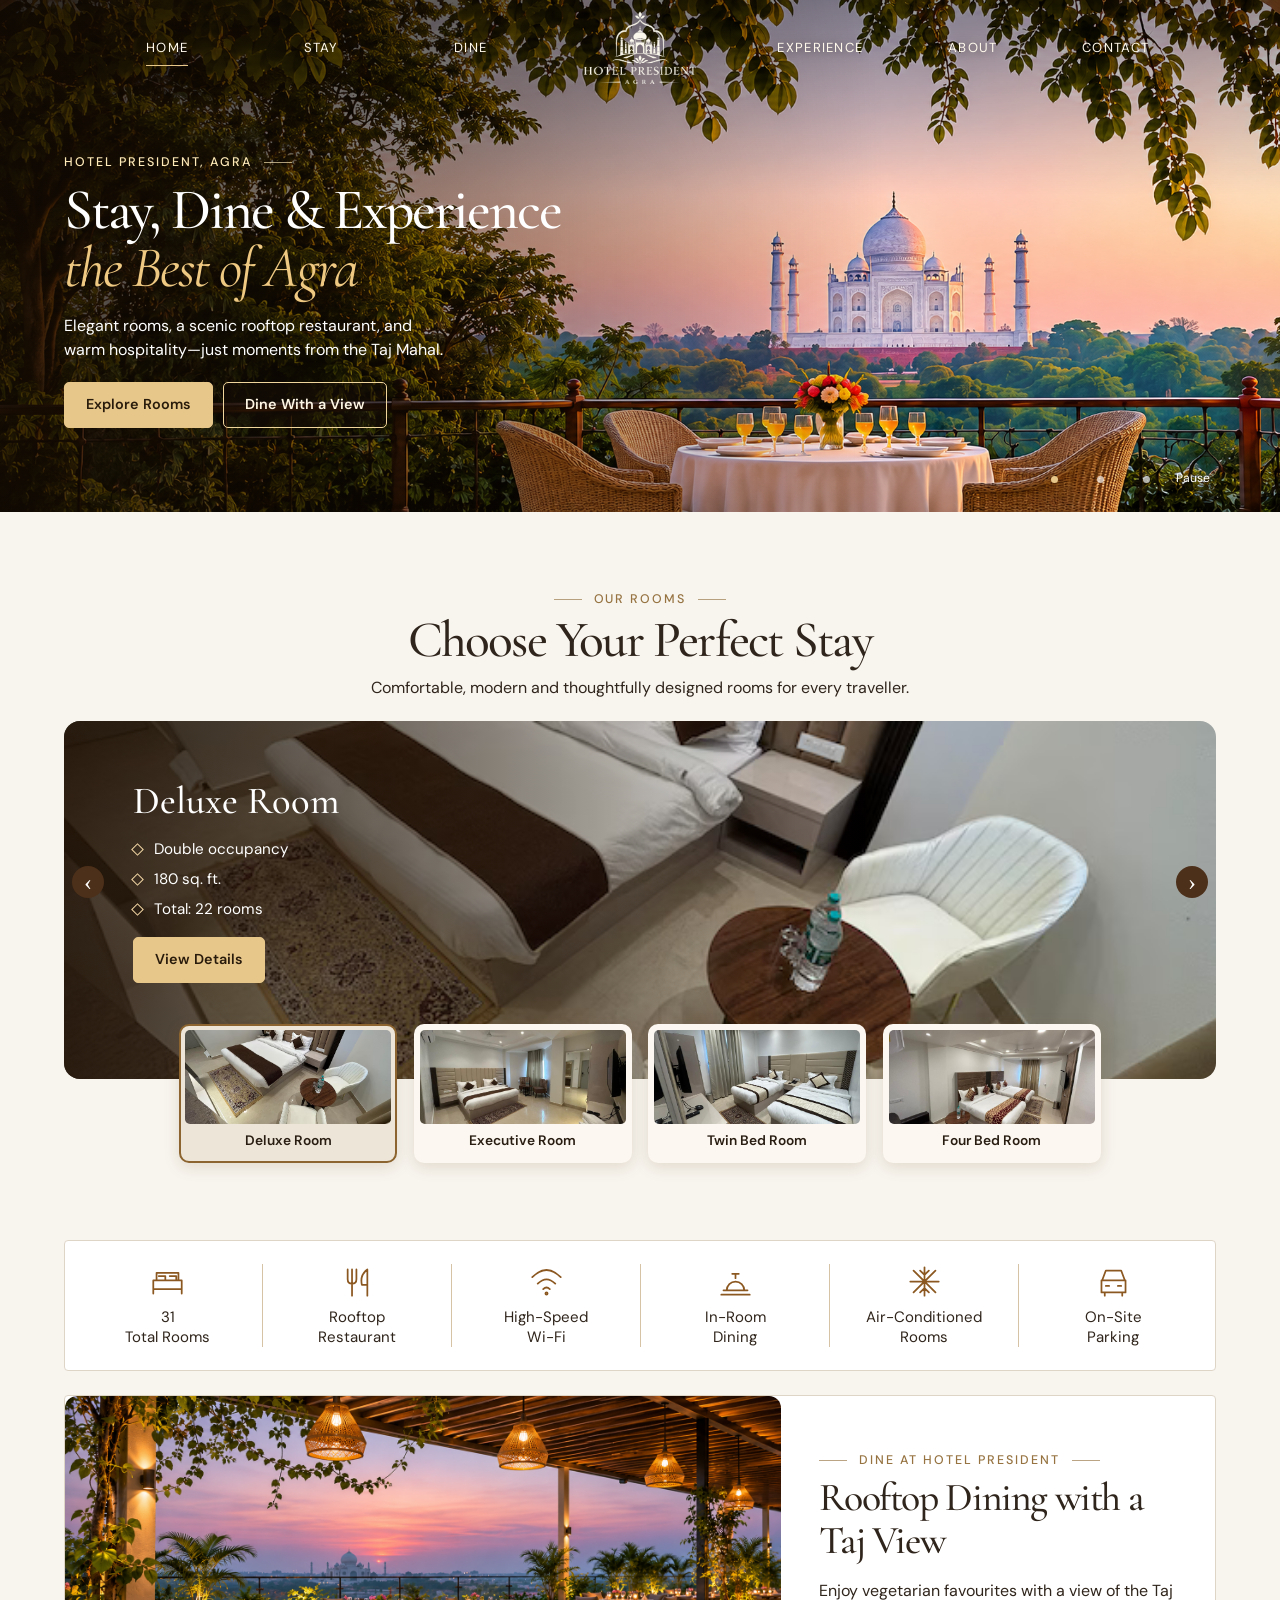
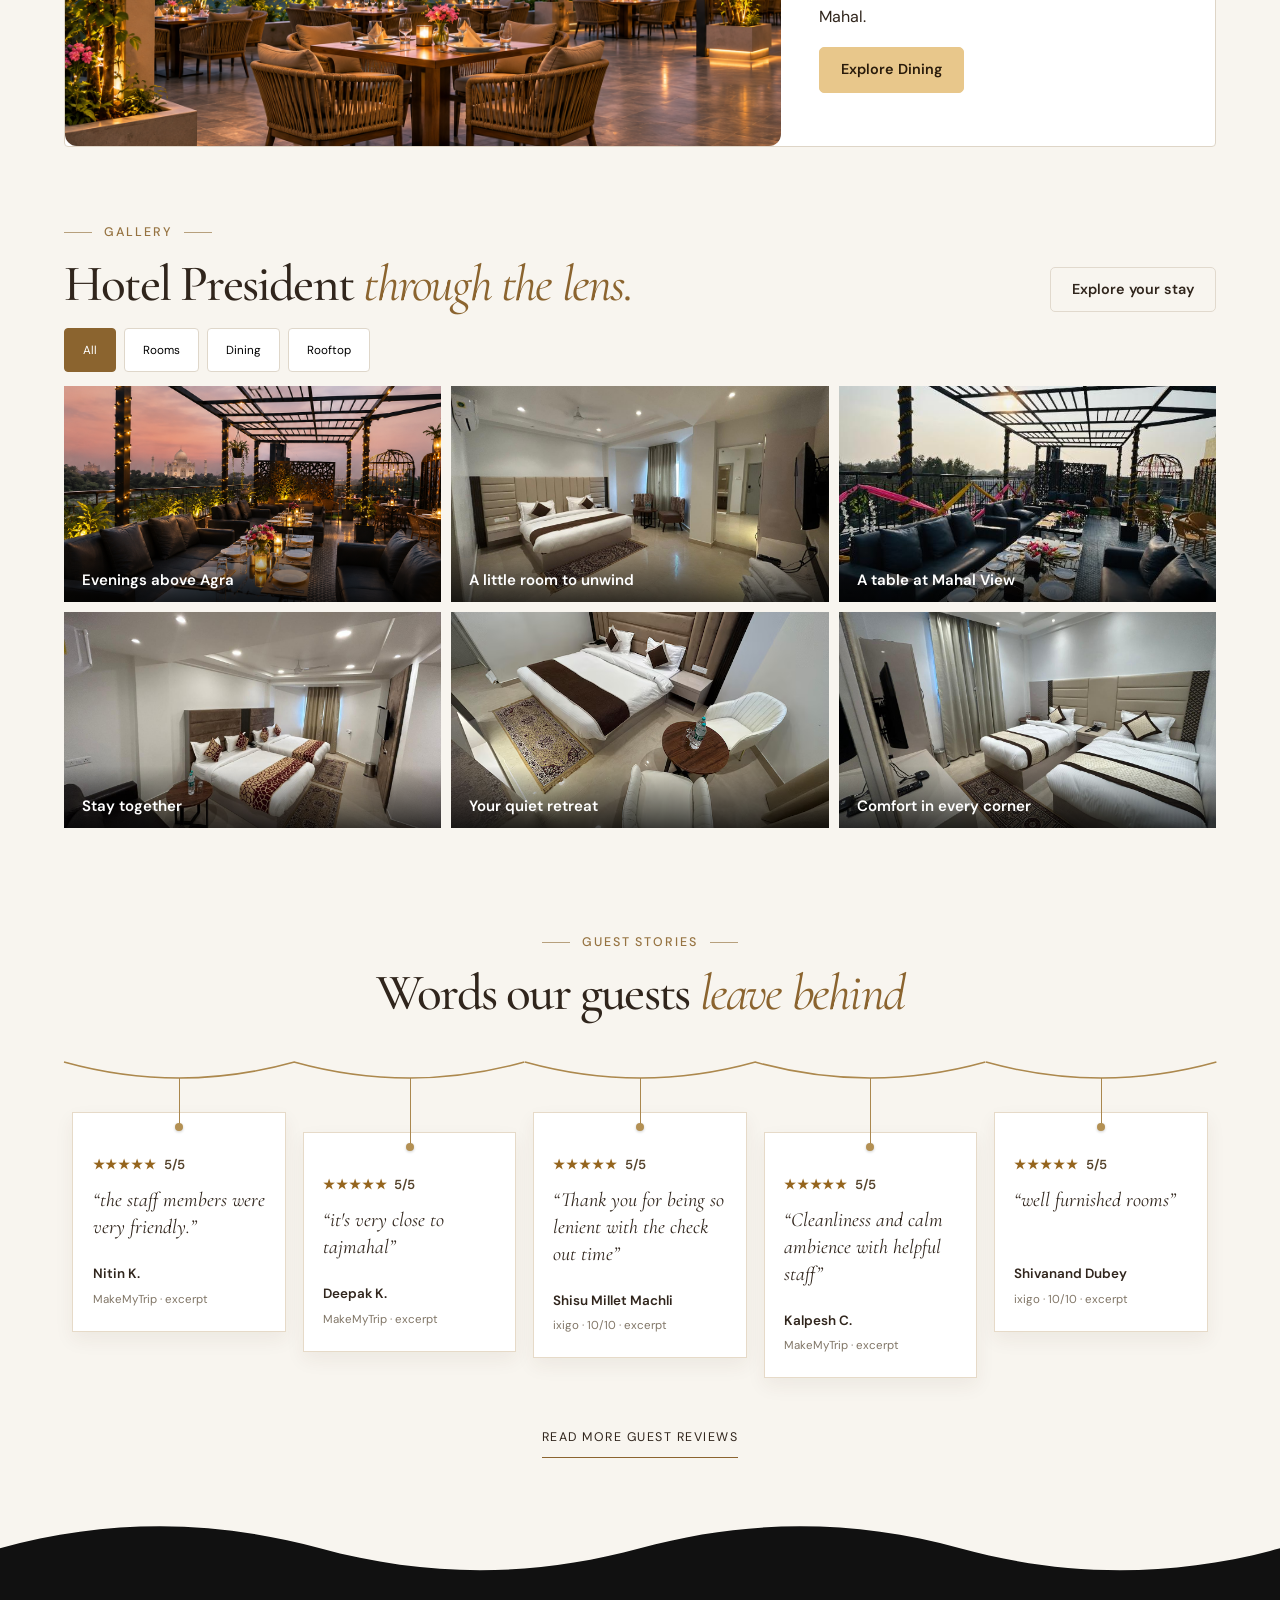
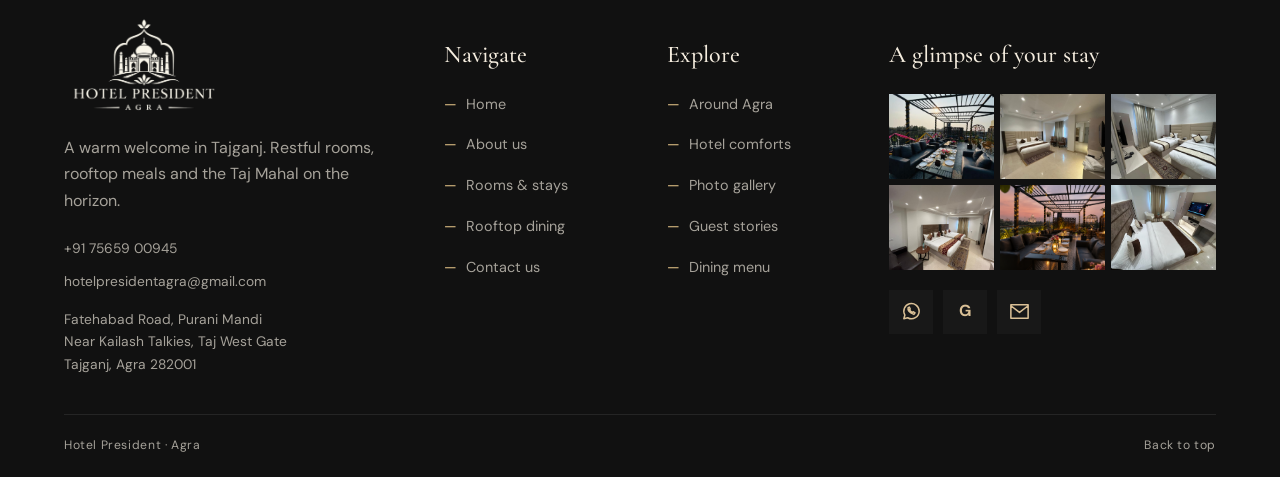
==== commit ff9e1827: "added a common color theme to all over the website" ====
--- a/index.html
+++ b/index.html
@@ -27,7 +27,10 @@
 </header>
 <main id="main">
   <section class="hero" aria-label="Discover Hotel President" aria-roledescription="carousel">
-    <div class="hero-slide is-active" data-slide><img src="img/home1.png" alt="" fetchpriority="high"></div>
+    <div class="hero-slide is-active" data-slide><picture>
+      <source media="(max-width: 767px)" srcset="img/home1PhoneView.png">
+      <img src="img/home1.png" alt="The Taj Mahal beyond a terrace dining table" fetchpriority="high">
+    </picture></div>
     <div class="hero-slide" data-slide aria-hidden="true"><img src="img/home-room.jpg" alt=""></div>
     <div class="hero-slide" data-slide aria-hidden="true"><img src="img/home-dining.jpg" alt=""></div>
     <div class="hero-copy"><p class="eyebrow">Hotel President, Agra</p>
@@ -47,31 +50,31 @@
       <p>Comfortable, modern and thoughtfully designed rooms for every traveller.</p></header>
     <div class="room-stage">
       <article class="room-scene" id="scene-deluxe" role="tabpanel" aria-labelledby="pick-deluxe">
-        <img src="img/DLX R 1.png" alt="Deluxe Room interior"><div class="scene-copy"><h3>Deluxe Room</h3>
+        <img loading="lazy" src="img/DLX R 1.png" alt="Deluxe Room interior"><div class="scene-copy"><h3>Deluxe Room</h3>
         <ul><li>Double occupancy</li><li>180 sq. ft.</li><li>Total: 22 rooms</li></ul>
         <a class="button" href="stay.html#deluxe-room">View Details</a></div>
       </article>
       <article class="room-scene" id="scene-executive" role="tabpanel" aria-labelledby="pick-executive" hidden>
-        <img src="img/112.jpeg" alt="Executive Room interior"><div class="scene-copy"><h3>Executive Room</h3>
+        <img loading="lazy" src="img/112.jpeg" alt="Executive Room interior"><div class="scene-copy"><h3>Executive Room</h3>
         <ul><li>Double sharing, extra mattress available</li><li>300 sq. ft.</li><li>Total: 2 rooms</li></ul>
         <a class="button" href="stay.html#executive-room">View Details</a></div>
       </article>
       <article class="room-scene" id="scene-twin" role="tabpanel" aria-labelledby="pick-twin" hidden>
-        <img src="img/G2.jpeg" alt="Twin Bed Room interior"><div class="scene-copy"><h3>Twin Bed Room</h3>
+        <img loading="lazy" src="img/G2.jpeg" alt="Twin Bed Room interior"><div class="scene-copy"><h3>Twin Bed Room</h3>
         <ul><li>Two single beds</li><li>132 sq. ft.</li><li>Total: 2 rooms</li></ul>
         <a class="button" href="stay.html#twin-room">View Details</a></div>
       </article>
       <article class="room-scene" id="scene-four-bed" role="tabpanel" aria-labelledby="pick-four-bed" hidden>
-        <img src="img/FOUR BED.jpeg" alt="Four Bed Room interior"><div class="scene-copy"><h3>Four Bed Room</h3>
+        <img loading="lazy" src="img/FOUR BED.jpeg" alt="Four Bed Room interior"><div class="scene-copy"><h3>Four Bed Room</h3>
         <ul><li>Quad occupancy, two double beds</li><li>400 sq. ft.</li><li>Total: 5 rooms</li></ul>
         <a class="button" href="stay.html#four-bed-room">View Details</a></div>
       </article>
       <button class="pick-prev" aria-label="Previous room">&#8249;</button><button class="pick-next" aria-label="Next room">&#8250;</button>
     </div>
-    <div class="room-picks" role="tablist" aria-label="Choose a room"><button role="tab" id="pick-deluxe" aria-controls="scene-deluxe" aria-selected="true" tabindex="0"><img src="img/DLX R 1.png" alt=""><span>Deluxe Room</span></button>
-<button role="tab" id="pick-executive" aria-controls="scene-executive" aria-selected="false" tabindex="-1"><img src="img/112.jpeg" alt=""><span>Executive Room</span></button>
-<button role="tab" id="pick-twin" aria-controls="scene-twin" aria-selected="false" tabindex="-1"><img src="img/G2.jpeg" alt=""><span>Twin Bed Room</span></button>
-<button role="tab" id="pick-four-bed" aria-controls="scene-four-bed" aria-selected="false" tabindex="-1"><img src="img/FOUR BED.jpeg" alt=""><span>Four Bed Room</span></button></div>
+    <div class="room-picks" role="tablist" aria-label="Choose a room"><button role="tab" id="pick-deluxe" aria-controls="scene-deluxe" aria-selected="true" tabindex="0"><img loading="lazy" src="img/DLX R 1.png" alt=""><span>Deluxe Room</span></button>
+<button role="tab" id="pick-executive" aria-controls="scene-executive" aria-selected="false" tabindex="-1"><img loading="lazy" src="img/112.jpeg" alt=""><span>Executive Room</span></button>
+<button role="tab" id="pick-twin" aria-controls="scene-twin" aria-selected="false" tabindex="-1"><img loading="lazy" src="img/G2.jpeg" alt=""><span>Twin Bed Room</span></button>
+<button role="tab" id="pick-four-bed" aria-controls="scene-four-bed" aria-selected="false" tabindex="-1"><img loading="lazy" src="img/FOUR BED.jpeg" alt=""><span>Four Bed Room</span></button></div>
   </section>
   <section id="services" class="home-services" aria-label="Hotel amenities"><div><span class="amenity-icon" aria-hidden="true"><svg viewBox="0 0 32 32"><path d="M3 27V15h26v12M3 23h26M6 15V8h20v7M8 11h6v4m4-4h6v4"/></svg></span><span>31<br>Total Rooms</span></div>
 <div><span class="amenity-icon" aria-hidden="true"><svg viewBox="0 0 32 32"><path d="M7 5v9q0 4 4 4V5m4 0v9q0 4-4 4v11M25 29V5q-7 5-5 14h5"/></svg></span><span>Rooftop<br>Restaurant</span></div>
@@ -146,7 +149,7 @@
 <footer class="hp-footer home-footer">
   <svg aria-hidden="true" class="footer-wave" viewBox="0 0 1440 100" preserveAspectRatio="none"><path d="M0 45C120 0 240 0 360 45S600 90 720 45S960 0 1080 45S1320 90 1440 45V100H0Z"/></svg>
   <div class="footer-grid">
-    <div class="footer-about"><a class="footer-logo" href="#top"><img src="img/logo.png" alt="Hotel President Agra"></a><p>A warm welcome in Tajganj. Restful rooms, rooftop meals and the Taj Mahal on the horizon.</p><a href="tel:+917565900945">+91 75659 00945</a><a href="mailto:hotelpresidentagra@gmail.com">hotelpresidentagra@gmail.com</a><address>Fatehabad Road, Purani Mandi<br>Near Kailash Talkies, Taj West Gate<br>Tajganj, Agra 282001</address></div>
+    <div class="footer-about"><a class="footer-logo" href="#top"><img loading="lazy" src="img/logo.png" alt="Hotel President Agra"></a><p>A warm welcome in Tajganj. Restful rooms, rooftop meals and the Taj Mahal on the horizon.</p><a href="tel:+917565900945">+91 75659 00945</a><a href="mailto:hotelpresidentagra@gmail.com">hotelpresidentagra@gmail.com</a><address>Fatehabad Road, Purani Mandi<br>Near Kailash Talkies, Taj West Gate<br>Tajganj, Agra 282001</address></div>
     <nav aria-label="Footer navigation"><h3>Navigate</h3><a href="index.html">Home</a><a href="about.html">About us</a><a href="stay.html">Rooms &amp; stays</a><a href="dine.html">Rooftop dining</a><a href="contact.html">Contact us</a></nav>
     <nav aria-label="Explore the hotel"><h3>Explore</h3><a href="experience.html">Around Agra</a><a href="#services">Hotel comforts</a><a href="#gallery">Photo gallery</a><a href="#guest-stories">Guest stories</a><a href="menu/86a4579330674646b5d7f6d1be65fa03.pdf">Dining menu</a></nav>
     <div class="footer-glimpses"><h3>A glimpse of your stay</h3><a class="footer-thumbnails" href="#gallery" aria-label="Explore the hotel gallery"><img loading="lazy" src="img/RESTRA.jpg" alt="Rooftop dining"><img loading="lazy" src="img/112.jpeg" alt="Double room"><img loading="lazy" src="img/twin.jpeg" alt="Twin room"><img loading="lazy" src="img/FOUR BED.jpeg" alt="Family room"><img loading="lazy" src="img/Taj Mahal Rooftop Dining at Dusk.png" alt="Taj Mahal view"><img loading="lazy" src="img/DLX R.png" alt="Deluxe room"></a><div class="hp-social"><a href="https://wa.me/917565900945" aria-label="Contact on WhatsApp"><svg viewBox="0 0 24 24" aria-hidden="true"><path d="M20 11.5a8 8 0 0 1-12 7l-4 1 1.1-3.8A8 8 0 1 1 20 11.5Z M8.5 8q-1 4 6 7l1.2-1.6-2-1.1-.8.8q-2-1-3-3l.8-.7-1-2Z"/></svg></a><a href="https://www.google.com/travel/hotels/entity/ChoIq8n-6ZS09ZvRARoNL2cvMTFoemMwd2RzdhAB" aria-label="Hotel President on Google"><b aria-hidden="true">G</b></a><a href="mailto:hotelpresidentagra@gmail.com" aria-label="Email Hotel President"><svg viewBox="0 0 24 24" aria-hidden="true"><path d="M3 5h18v14H3z M3 6l9 7 9-7"/></svg></a></div>
--- a/css/header-footer.css
+++ b/css/header-footer.css
@@ -1,5 +1,28 @@
-:root { --site-inset:max(18px, 4%, calc((100% - 1640px) / 2)); --site-width:calc(100% - var(--site-inset) - var(--site-inset)) }
-:root { --paper:#faf7f0; --ink:#2d3029; --gold:#c3a77a; --bar:88px; --serif:Baskervville,Georgia,serif; --sans:"DM Sans",Arial,sans-serif }
+@import url("https://fonts.googleapis.com/css2?family=Cormorant+Garamond:ital,wght@0,400;0,500;0,600;1,400;1,500&family=DM+Sans:wght@400;500;600;700&display=swap");
+:root {
+  --bg-primary: #F8F5EF;
+  --bg-secondary: #FFFFFF;
+  --bg-alternate: #EDE5D8;
+  --bg-dark: #111111;
+  --bg-dark-secondary: #1C1916;
+  --accent-gold: #B38A50;
+  --accent-gold-light: #E8C78B;
+  --accent-gold-dark: #8B642F;
+  --text-primary: #30251C;
+  --text-secondary: #6C655C;
+  --text-light: #F8F5EF;
+  --border-color: #DED5C7;
+  --paper: var(--bg-primary);
+  --ink: var(--text-primary);
+  --gold: var(--accent-gold-dark);
+  --bar: 88px;
+  --serif: "Cormorant Garamond", Georgia, serif;
+  --sans: "DM Sans", Arial, sans-serif;
+  --site-inset: max(18px, 5%, calc((100% - 1360px) / 2));
+  --site-width: calc(100% - var(--site-inset) - var(--site-inset));
+  --section-space: clamp(44px, 6vw, 88px);
+  --card-shadow: 0 8px 24px #30251c0b;
+}
 * { box-sizing:border-box }
 html { scroll-behavior:smooth; scroll-padding-top:var(--bar) }
 body { margin:0; background:var(--paper); color:var(--ink); font:1rem/1.65 var(--sans) }
--- a/css/home.css
+++ b/css/home.css
@@ -1,262 +1,1458 @@
-@import url("https://fonts.googleapis.com/css2?family=Cormorant+Garamond:ital,wght@0,400;0,500;0,600;1,400;1,500&family=DM+Sans:wght@400;500;600;700&display=swap");
-.hp-home { --paper:#fff; --ink:#171715; --gold:#a7834e; --serif:"Cormorant Garamond",Georgia,serif; --bar:96px; background:var(--paper); color:var(--ink) }
-.hp-home .hp-header { background:transparent; transition:height .35s ease,background-color .35s ease,box-shadow .35s ease; text-shadow:0 1px 10px #0008 }
-.hp-home .hp-header:not(.compact):not(.is-open) { background:transparent; box-shadow:none }
-.hp-home .hp-header.compact,.hp-home .hp-header.is-open,.hp-home .is-open .hp-nav { background:#080808; text-shadow:none }
-.hp-home .hp-header.compact { height:84px; box-shadow:0 4px 24px #0002 }
-.hp-home .hp-nav { max-width:1180px; grid-template-columns:1fr 190px 1fr }
-.hp-home .hp-brand { width:180px }
-.hp-home .hp-brand .crest,.hp-home .compact .crest { opacity:1; transform:none; object-fit:contain }
-.hp-home .hp-brand .wordmark { display:none }
-.hp-home .hp-nav a { position:relative; letter-spacing:.1em; font-size:.82rem; border-bottom-color:transparent; transition:color .25s ease }
-.hp-home .hp-nav a:after { content:""; position:absolute; bottom:0; left:0; width:100%; height:1px; background:var(--gold); transform:scaleX(0); transform-origin:left; transition:transform .3s ease }
-.hp-home .hp-nav a:hover,.hp-home .hp-nav a:focus-visible { color:#e5c38e }
-.hp-home .hp-nav a:hover:after,.hp-home .hp-nav a:focus-visible:after,.hp-home .hp-nav a[aria-current]:after { transform:scaleX(1) }
-button,a { -webkit-tap-highlight-color:transparent }
-button { font:inherit; cursor:pointer }
-:focus-visible { outline:2px solid var(--gold); outline-offset:5px }
-[hidden] { display:none!important }
-main h2,main h3,.home-footer h3 { font-family:var(--serif); font-weight:500; line-height:1.08; margin:0 }
-main h2 { font-size:clamp(2.5rem,4vw,3.6rem); letter-spacing:-.035em }
-main h3 { font-size:1.65rem }
-main h2 em { color:var(--gold); font-weight:400 }
-.section { width:min(1180px,84%); margin-inline:auto; padding-block:88px }
-.eyebrow { display:flex; align-items:center; gap:12px; margin:0 0 14px; color:#967341; font-size:.78rem; font-weight:500; letter-spacing:.16em; text-transform:uppercase }
-.eyebrow:before,.eyebrow:after { content:""; width:28px; height:1px; background:currentColor; opacity:.65 }
-.section-heading { display:flex; align-items:flex-end; justify-content:space-between; gap:30px; margin-bottom:36px }
-.button { display:inline-flex; align-items:center; justify-content:center; min-height:44px; padding:13px 24px; background:var(--gold); color:white; border:1px solid var(--gold); text-decoration:none; font-size:.75rem; letter-spacing:.14em; text-transform:uppercase; font-weight:600; transition:background .2s }
-.button:hover { background:#896735 }
-.button-outline { background:transparent; color:var(--ink); border-color:#e1d9cd; flex-shrink:0 }
-.button-outline:hover { color:white }
-.ink-link { display:inline-block; font-size:.78rem; letter-spacing:.12em; text-transform:uppercase; text-decoration:none; border-bottom:1px solid var(--gold); padding-block:9px }
-.gallery-filters { display:flex; flex-wrap:wrap; gap:8px; margin:0 0 30px }
-.gallery-filters button { border:1px solid #dfd7ca; background:white; padding:11px 18px; text-transform:uppercase; font-size:.73rem; letter-spacing:.14em; min-height:44px }
-.gallery-filters [aria-pressed=true] { color:white; background:var(--gold); border-color:var(--gold) }
-.gallery-grid { display:grid; grid-template-columns:repeat(3,minmax(0,1fr)); gap:24px }
-.gallery-grid figure { position:relative; margin:0; overflow:hidden; background:#efeae1 }
-.gallery-grid img { width:100%; height:245px; object-fit:cover; display:block; transition:transform .6s }
-.gallery-grid figure:hover img { transform:scale(1.05) }
-.gallery-grid figcaption { position:absolute; inset:auto 0 0; padding:30px 18px 12px; color:#fff; background:linear-gradient(transparent,#000b); font:1.25rem var(--serif) }
-.guestbook { text-align:center; padding:45px 0 125px; background:#f8f5ef; overflow:hidden }
-.guestbook>.eyebrow { padding-top:35px }
-.guestbook h2 { padding-inline:15px }
-.quote-mark { color:var(--gold); font:3.5rem/.8 var(--serif); margin-top:12px }
-.notes blockquote { margin:8px 0 22px; font:italic 1.25rem/1.35 var(--serif) }
-.notes figcaption { margin-top:auto; font-size:.84rem; font-weight:600 }
-.notes figcaption small { display:block; margin-top:4px; color:#817667; font-size:.72rem; font-weight:400 }
-.notes figcaption a { text-decoration:none }
-.notes figcaption a:hover { text-decoration:underline }
-.home-footer { background:#0e0e0e; padding:42px 8% 22px; text-align:left; color:#a6a29a }
-.footer-wave { position:absolute; left:0; bottom:calc(100% - 1px); width:100%; height:65px; fill:#0e0e0e }
-.footer-grid { display:grid; grid-template-columns:1.3fr .7fr .7fr 1.25fr; gap:40px; max-width:1180px; margin:auto }
-.footer-about p { margin:10px 0 23px }
-.footer-logo { display:block; width:160px; margin-top:-20px }
-.footer-logo img { width:100%; display:block }
-.footer-about>a:not(.footer-logo) { display:block; margin-bottom:10px; text-decoration:none; overflow-wrap:anywhere; font-size:.86rem }
-.footer-about address { font-size:.86rem; margin-top:15px }
-.home-footer h3 { color:#f4ecde; font-size:1.5rem; margin:16px 0 25px }
-.home-footer nav { display:flex; flex-direction:column; justify-content:flex-start; gap:17px; border:0; padding:0; flex-wrap:nowrap }
-.home-footer nav h3 { margin-bottom:7px }
-.home-footer nav a { text-transform:none; font-size:.9rem; letter-spacing:0 }
-.home-footer nav a:before { content:"—"; color:var(--gold); padding-right:9px }
-.home-footer a:hover { color:#e0bd86 }
-.footer-thumbnails { display:grid; grid-template-columns:repeat(3,minmax(0,1fr)); gap:6px }
-.footer-thumbnails img { width:100%; height:85px; object-fit:cover }
-.home-footer .hp-social { justify-content:flex-start; gap:10px; margin-top:20px }
-.home-footer .hp-social a { border:0; border-radius:0; background:#ffffff08; width:32px; height:32px }
-.footer-bottom { max-width:1180px; margin:38px auto 0; padding-top:20px; border-top:1px solid #ffffff15; display:flex; justify-content:space-between; font-size:.76rem; letter-spacing:.05em }
-.footer-bottom a { text-decoration:none }
-.button { transition:background .25s ease,color .25s ease,transform .25s ease,box-shadow .25s ease }
-.room-card,.comfort-grid article { transition:transform .35s ease,box-shadow .35s ease,border-color .35s ease }
-.amenity-icon { transition:transform .35s ease }
-.gallery-filters button,.dining-tabs button,.hero-controls button { transition:color .25s ease,background .25s ease,border-color .25s ease }
-.gallery-filters button:hover,.gallery-filters button:focus-visible { background:var(--gold); border-color:var(--gold); color:#fff }
-.dining-tabs button:hover,.dining-tabs button:focus-visible { color:#967341; border-bottom-color:var(--gold) }
-.hero-controls button:hover,.hero-controls button:focus-visible { color:#fff; border-bottom-color:#e2c394 }
-.ink-link,.home-footer a { transition:color .25s ease }
-.ink-link:hover { color:var(--gold) }
+
+.hp-home {
+  --bar: 96px;
+  background: var(--paper);
+  color: var(--ink)
+}
+
+.hp-home .hp-header {
+  background: transparent;
+  transition: height .35s ease, background-color .35s ease, box-shadow .35s ease;
+  text-shadow: 0 1px 10px #0008
+}
+
+.hp-home .hp-header:not(.compact):not(.is-open) {
+  background: transparent;
+  box-shadow: none
+}
+
+.hp-home .hp-header.compact,
+.hp-home .hp-header.is-open,
+.hp-home .is-open .hp-nav {
+  background: var(--bg-dark-secondary);
+  text-shadow: none
+}
+
+.hp-home .hp-header.compact {
+  height: 84px;
+  box-shadow: 0 4px 24px #0002
+}
+
+.hp-home .hp-nav {
+  max-width: 1180px;
+  grid-template-columns: 1fr 190px 1fr
+}
+
+.hp-home .hp-brand {
+  width: 180px
+}
+
+.hp-home .hp-brand .crest,
+.hp-home .compact .crest {
+  opacity: 1;
+  transform: none;
+  object-fit: contain
+}
+
+.hp-home .hp-brand .wordmark {
+  display: none
+}
+
+.hp-home .hp-nav a {
+  position: relative;
+  letter-spacing: .1em;
+  font-size: .82rem;
+  border-bottom-color: transparent;
+  transition: color .25s ease
+}
+
+.hp-home .hp-nav a:after {
+  content: "";
+  position: absolute;
+  bottom: 0;
+  left: 0;
+  width: 100%;
+  height: 1px;
+  background: var(--gold);
+  transform: scaleX(0);
+  transform-origin: left;
+  transition: transform .3s ease
+}
+
+.hp-home .hp-nav a:hover,
+.hp-home .hp-nav a:focus-visible {
+  color: #e5c38e
+}
+
+.hp-home .hp-nav a:hover:after,
+.hp-home .hp-nav a:focus-visible:after,
+.hp-home .hp-nav a[aria-current]:after {
+  transform: scaleX(1)
+}
+
+button,
+a {
+  -webkit-tap-highlight-color: transparent
+}
+
+button {
+  font: inherit;
+  cursor: pointer
+}
+
+:focus-visible {
+  outline: 2px solid var(--gold);
+  outline-offset: 5px
+}
+
+[hidden] {
+  display: none !important
+}
+
+main h2,
+main h3,
+.home-footer h3 {
+  font-family: var(--serif);
+  font-weight: 500;
+  line-height: 1.08;
+  margin: 0
+}
+
+main h2 {
+  font-size: clamp(2.5rem, 4vw, 3.6rem);
+  letter-spacing: -.035em
+}
+
+main h3 {
+  font-size: 1.65rem
+}
+
+main h2 em {
+  color: var(--gold);
+  font-weight: 400
+}
+
+.section {
+  width: min(1180px, 84%);
+  margin-inline: auto;
+  padding-block: 88px
+}
+
+.eyebrow {
+  display: flex;
+  align-items: center;
+  gap: 12px;
+  margin: 0 0 14px;
+  color: #967341;
+  font-size: .78rem;
+  font-weight: 500;
+  letter-spacing: .16em;
+  text-transform: uppercase
+}
+
+.eyebrow:before,
+.eyebrow:after {
+  content: "";
+  width: 28px;
+  height: 1px;
+  background: currentColor;
+  opacity: .65
+}
+
+.section-heading {
+  display: flex;
+  align-items: flex-end;
+  justify-content: space-between;
+  gap: 30px;
+  margin-bottom: 36px
+}
+
+.button {
+  display: inline-flex;
+  align-items: center;
+  justify-content: center;
+  min-height: 44px;
+  padding: 13px 24px;
+  background: var(--gold);
+  color: white;
+  border: 1px solid var(--gold);
+  text-decoration: none;
+  font-size: .75rem;
+  letter-spacing: .14em;
+  text-transform: uppercase;
+  font-weight: 600;
+  transition: background .2s
+}
+
+.button:hover {
+  background: #896735
+}
+
+.button-outline {
+  background: transparent;
+  color: var(--ink);
+  border-color: #e1d9cd;
+  flex-shrink: 0
+}
+
+.button-outline:hover {
+  color: white
+}
+
+.ink-link {
+  display: inline-block;
+  font-size: .78rem;
+  letter-spacing: .12em;
+  text-transform: uppercase;
+  text-decoration: none;
+  border-bottom: 1px solid var(--gold);
+  padding-block: 9px
+}
+
+.gallery-filters {
+  display: flex;
+  flex-wrap: wrap;
+  gap: 8px;
+  margin: 0 0 30px
+}
+
+.gallery-filters button {
+  border: 1px solid #dfd7ca;
+  background: white;
+  padding: 11px 18px;
+  text-transform: uppercase;
+  font-size: .73rem;
+  letter-spacing: .14em;
+  min-height: 44px
+}
+
+.gallery-filters [aria-pressed=true] {
+  color: white;
+  background: var(--gold);
+  border-color: var(--gold)
+}
+
+.gallery-grid {
+  display: grid;
+  grid-template-columns: repeat(3, minmax(0, 1fr));
+  gap: 24px
+}
+
+.gallery-grid figure {
+  position: relative;
+  margin: 0;
+  overflow: hidden;
+  background: #efeae1
+}
+
+.gallery-grid img {
+  width: 100%;
+  height: 245px;
+  object-fit: cover;
+  display: block;
+  transition: transform .6s
+}
+
+.gallery-grid figure:hover img {
+  transform: scale(1.05)
+}
+
+.gallery-grid figcaption {
+  position: absolute;
+  inset: auto 0 0;
+  padding: 30px 18px 12px;
+  color: #fff;
+  background: linear-gradient(transparent, #000b);
+  font: 1.25rem var(--serif)
+}
+
+.guestbook {
+  text-align: center;
+  padding: 45px 0 125px;
+  background: #f8f5ef;
+  overflow: hidden
+}
+
+.guestbook>.eyebrow {
+  padding-top: 35px
+}
+
+.guestbook h2 {
+  padding-inline: 15px
+}
+
+.quote-mark {
+  color: var(--gold);
+  font: 3.5rem/.8 var(--serif);
+  margin-top: 12px
+}
+
+.notes blockquote {
+  margin: 8px 0 22px;
+  font: italic 1.25rem/1.35 var(--serif)
+}
+
+.notes figcaption {
+  margin-top: auto;
+  font-size: .84rem;
+  font-weight: 600
+}
+
+.notes figcaption small {
+  display: block;
+  margin-top: 4px;
+  color: #817667;
+  font-size: .72rem;
+  font-weight: 400
+}
+
+.notes figcaption a {
+  text-decoration: none
+}
+
+.notes figcaption a:hover {
+  text-decoration: underline
+}
+
+.home-footer {
+  background: #0e0e0e;
+  padding: 42px 8% 22px;
+  text-align: left;
+  color: #a6a29a
+}
+
+.footer-wave {
+  position: absolute;
+  left: 0;
+  bottom: calc(100% - 1px);
+  width: 100%;
+  height: 65px;
+  fill: #0e0e0e
+}
+
+.footer-grid {
+  display: grid;
+  grid-template-columns: 1.3fr .7fr .7fr 1.25fr;
+  gap: 40px;
+  max-width: 1180px;
+  margin: auto
+}
+
+.footer-about p {
+  margin: 10px 0 23px
+}
+
+.footer-logo {
+  display: block;
+  width: 160px;
+  margin-top: -20px
+}
+
+.footer-logo img {
+  width: 100%;
+  display: block
+}
+
+.footer-about>a:not(.footer-logo) {
+  display: block;
+  margin-bottom: 10px;
+  text-decoration: none;
+  overflow-wrap: anywhere;
+  font-size: .86rem
+}
+
+.footer-about address {
+  font-size: .86rem;
+  margin-top: 15px
+}
+
+.home-footer h3 {
+  color: #f4ecde;
+  font-size: 1.5rem;
+  margin: 16px 0 25px
+}
+
+.home-footer nav {
+  display: flex;
+  flex-direction: column;
+  justify-content: flex-start;
+  gap: 17px;
+  border: 0;
+  padding: 0;
+  flex-wrap: nowrap
+}
+
+.home-footer nav h3 {
+  margin-bottom: 7px
+}
+
+.home-footer nav a {
+  text-transform: none;
+  font-size: .9rem;
+  letter-spacing: 0
+}
+
+.home-footer nav a:before {
+  content: "—";
+  color: var(--gold);
+  padding-right: 9px
+}
+
+.home-footer a:hover {
+  color: #e0bd86
+}
+
+.footer-thumbnails {
+  display: grid;
+  grid-template-columns: repeat(3, minmax(0, 1fr));
+  gap: 6px
+}
+
+.footer-thumbnails img {
+  width: 100%;
+  height: 85px;
+  object-fit: cover
+}
+
+.home-footer .hp-social {
+  justify-content: flex-start;
+  gap: 10px;
+  margin-top: 20px
+}
+
+.home-footer .hp-social a {
+  border: 0;
+  border-radius: 0;
+  background: #ffffff08;
+  width: 32px;
+  height: 32px
+}
+
+.footer-bottom {
+  max-width: 1180px;
+  margin: 38px auto 0;
+  padding-top: 20px;
+  border-top: 1px solid #ffffff15;
+  display: flex;
+  justify-content: space-between;
+  font-size: .76rem;
+  letter-spacing: .05em
+}
+
+.footer-bottom a {
+  text-decoration: none
+}
+
+.button {
+  transition: background .25s ease, color .25s ease, transform .25s ease, box-shadow .25s ease
+}
+
+.room-card,
+.comfort-grid article {
+  transition: transform .35s ease, box-shadow .35s ease, border-color .35s ease
+}
+
+.amenity-icon {
+  transition: transform .35s ease
+}
+
+.gallery-filters button,
+.dining-tabs button,
+.hero-controls button {
+  transition: color .25s ease, background .25s ease, border-color .25s ease
+}
+
+.gallery-filters button:hover,
+.gallery-filters button:focus-visible {
+  background: var(--gold);
+  border-color: var(--gold);
+  color: #fff
+}
+
+.dining-tabs button:hover,
+.dining-tabs button:focus-visible {
+  color: #967341;
+  border-bottom-color: var(--gold)
+}
+
+.hero-controls button:hover,
+.hero-controls button:focus-visible {
+  color: #fff;
+  border-bottom-color: #e2c394
+}
+
+.ink-link,
+.home-footer a {
+  transition: color .25s ease
+}
+
+.ink-link:hover {
+  color: var(--gold)
+}
+
 @media(hover:hover) and (pointer:fine) {
- .button:hover { transform:translateY(-3px); box-shadow:0 8px 20px #49331e1a }
- .room-card:hover,.room-card:focus-within,.comfort-grid article:hover { transform:translateY(-6px); border-color:#b89b70; box-shadow:0 16px 30px #49331e12 }
- .comfort-grid article:hover .amenity-icon { transform:translateY(-3px) scale(1.08) }
-}
+  .button:hover {
+    transform: translateY(-3px);
+    box-shadow: 0 8px 20px #49331e1a
+  }
+
+  .room-card:hover,
+  .room-card:focus-within,
+  .comfort-grid article:hover {
+    transform: translateY(-6px);
+    border-color: #b89b70;
+    box-shadow: 0 16px 30px #49331e12
+  }
+
+  .comfort-grid article:hover .amenity-icon {
+    transform: translateY(-3px) scale(1.08)
+  }
+}
+
 @media(max-width:1050px) {
- .section { width:88%; padding-block:65px }
- .comfort-grid { gap:15px }
- .comfort-grid article { padding-inline:12px }
- .culinary { gap:28px }
- .notes blockquote { font-size:1.15rem }
- .footer-grid { gap:25px; grid-template-columns:1.2fr .8fr .8fr }
- .footer-glimpses { grid-column:1/-1 }
- .footer-thumbnails { grid-template-columns:repeat(6,minmax(0,1fr)) }
- .footer-thumbnails img { height:110px }
-}
+  .section {
+    width: 88%;
+    padding-block: 65px
+  }
+
+  .comfort-grid {
+    gap: 15px
+  }
+
+  .comfort-grid article {
+    padding-inline: 12px
+  }
+
+  .culinary {
+    gap: 28px
+  }
+
+  .notes blockquote {
+    font-size: 1.15rem
+  }
+
+  .footer-grid {
+    gap: 25px;
+    grid-template-columns: 1.2fr .8fr .8fr
+  }
+
+  .footer-glimpses {
+    grid-column: 1/-1
+  }
+
+  .footer-thumbnails {
+    grid-template-columns: repeat(6, minmax(0, 1fr))
+  }
+
+  .footer-thumbnails img {
+    height: 110px
+  }
+}
+
 @media(max-width:800px) {
- .hp-home .hp-nav { grid-template-columns:1fr 150px 1fr; padding-inline:12px }
- .hp-home .hp-nav a { font-size:.7rem }
- .comfort-grid { grid-template-columns:repeat(2,minmax(0,1fr)) }
- .room-grid { grid-template-columns:repeat(2,minmax(0,1fr)); gap:18px }
- .room-card.featured { grid-column:auto }
- .room-photo img { height:240px }
- .room-detail { padding:20px }
- .culinary { grid-template-columns:1fr }
- .culinary-photo { min-height:500px; margin-bottom:35px }
- .gallery-grid { grid-template-columns:repeat(2,minmax(0,1fr)) }
- .notes blockquote { font-size:1.3rem }
-}
+  .hp-home .hp-nav {
+    grid-template-columns: 1fr 150px 1fr;
+    padding-inline: 12px
+  }
+
+  .hp-home .hp-nav a {
+    font-size: .7rem
+  }
+
+  .comfort-grid {
+    grid-template-columns: repeat(2, minmax(0, 1fr))
+  }
+
+  .room-grid {
+    grid-template-columns: repeat(2, minmax(0, 1fr));
+    gap: 18px
+  }
+
+  .room-card.featured {
+    grid-column: auto
+  }
+
+  .room-photo img {
+    height: 240px
+  }
+
+  .room-detail {
+    padding: 20px
+  }
+
+  .culinary {
+    grid-template-columns: 1fr
+  }
+
+  .culinary-photo {
+    min-height: 500px;
+    margin-bottom: 35px
+  }
+
+  .gallery-grid {
+    grid-template-columns: repeat(2, minmax(0, 1fr))
+  }
+
+  .notes blockquote {
+    font-size: 1.3rem
+  }
+}
+
 @media(max-width:700px) {
- .hp-home { --bar:82px }
- .hp-home .hp-header.compact { height:76px }
- .hp-home .hp-brand { width:155px }
- .hero { min-height:490px; max-height:820px }
- .hero-copy { padding:calc(var(--bar) + 20px) 7% 100px }
- .hero-copy h2 { font-size:clamp(2.6rem,8vw,4rem) }
- .hero-copy .eyebrow { font-size:.7rem; letter-spacing:.16em }
- .hero-controls { bottom:20px; right:5%; gap:6px }
- .discover { left:9%; bottom:26px }
- .section-heading { align-items:flex-start; flex-direction:column; gap:22px }
- .room-bottom { flex-direction:column; align-items:flex-start; gap:8px }
- .gallery-grid img { height:210px }
- .footer-grid { grid-template-columns:1fr 1fr }
- .footer-about { grid-column:1/-1 }
- .footer-about p { max-width:400px }
- .footer-thumbnails { grid-template-columns:repeat(3,minmax(0,1fr)) }
- .footer-thumbnails img { height:105px }
-}
+  .hp-home {
+    --bar: 82px
+  }
+
+  .hp-home .hp-header.compact {
+    height: 76px
+  }
+
+  .hp-home .hp-brand {
+    width: 155px
+  }
+
+  .hero {
+    min-height: 490px;
+    max-height: 820px
+  }
+
+  .hero-copy {
+    padding: calc(var(--bar) + 20px) 7% 100px
+  }
+
+  .hero-copy h2 {
+    font-size: clamp(2.6rem, 8vw, 4rem)
+  }
+
+  .hero-copy .eyebrow {
+    font-size: .7rem;
+    letter-spacing: .16em
+  }
+
+  .hero-controls {
+    bottom: 20px;
+    right: 5%;
+    gap: 6px
+  }
+
+  .discover {
+    left: 9%;
+    bottom: 26px
+  }
+
+  .section-heading {
+    align-items: flex-start;
+    flex-direction: column;
+    gap: 22px
+  }
+
+  .room-bottom {
+    flex-direction: column;
+    align-items: flex-start;
+    gap: 8px
+  }
+
+  .gallery-grid img {
+    height: 210px
+  }
+
+  .footer-grid {
+    grid-template-columns: 1fr 1fr
+  }
+
+  .footer-about {
+    grid-column: 1/-1
+  }
+
+  .footer-about p {
+    max-width: 400px
+  }
+
+  .footer-thumbnails {
+    grid-template-columns: repeat(3, minmax(0, 1fr))
+  }
+
+  .footer-thumbnails img {
+    height: 105px
+  }
+}
+
 @media(max-width:480px) {
- .section { width:88%; padding-block:54px }
- main h2 { font-size:2.6rem }
- .room-grid { grid-template-columns:1fr }
- .room-photo img { height:250px }
- .room-bottom { flex-direction:row; align-items:center }
- .comfort-grid h3 { font-size:1.35rem }
- .comfort-grid p { font-size:.85rem }
- .culinary-photo { min-height:400px }
- .dining-tabs button { padding:14px 11px; font-size:.7rem }
- .gallery-grid { gap:12px }
- .gallery-grid img { height:180px }
- .gallery-grid figcaption { font-size:1.05rem; padding-inline:10px }
- .guestbook { padding-bottom:100px }
- .notes blockquote { font-size:1.4rem }
- .footer-grid { gap:28px 20px }
-}
+  .section {
+    width: 88%;
+    padding-block: 54px
+  }
+
+  main h2 {
+    font-size: 2.6rem
+  }
+
+  .room-grid {
+    grid-template-columns: 1fr
+  }
+
+  .room-photo img {
+    height: 250px
+  }
+
+  .room-bottom {
+    flex-direction: row;
+    align-items: center
+  }
+
+  .comfort-grid h3 {
+    font-size: 1.35rem
+  }
+
+  .comfort-grid p {
+    font-size: .85rem
+  }
+
+  .culinary-photo {
+    min-height: 400px
+  }
+
+  .dining-tabs button {
+    padding: 14px 11px;
+    font-size: .7rem
+  }
+
+  .gallery-grid {
+    gap: 12px
+  }
+
+  .gallery-grid img {
+    height: 180px
+  }
+
+  .gallery-grid figcaption {
+    font-size: 1.05rem;
+    padding-inline: 10px
+  }
+
+  .guestbook {
+    padding-bottom: 100px
+  }
+
+  .notes blockquote {
+    font-size: 1.4rem
+  }
+
+  .footer-grid {
+    gap: 28px 20px
+  }
+}
+
 @media(prefers-reduced-motion:reduce) {
- .hero-slide,.hp-home .hp-header { transition:none }
- .discover svg { animation:none }
- .button:hover,.room-card:hover,.room-card:focus-within,.comfort-grid article:hover,.comfort-grid article:hover .amenity-icon { transform:none }
-}
-.hp-home { --ink:#301d12; --gold:#9d7136 }
-.hero { position:relative; isolation:isolate; display:grid; align-items:center; min-height:480px; height:clamp(480px,40vw,670px); overflow:hidden; background:#211a14 }
-.hero-slide,.hero-slide img,.hero::after { position:absolute; inset:0; width:100%; height:100% }
-.hero-slide { z-index:-2; opacity:0; transition:opacity 1s ease }
-.hero-slide.is-active { opacity:1 }
-.hero-slide img { object-fit:cover }
-.hero::after { content:""; z-index:-1; background:linear-gradient(90deg,#130b03cf,transparent 69%),linear-gradient(#0006,transparent 38%) }
-.hero-copy { width:var(--site-width); margin:auto; padding:calc(var(--bar) + 12px) 0 40px; color:white }
-.hero-copy .eyebrow { color:#ffebb9; margin-bottom:8px }
-.hero-copy .eyebrow::before { display:none }
-.hero h1 { font:500 clamp(2.7rem,4.5vw,4.9rem)/1.02 var(--serif); margin:0; letter-spacing:-.035em }
-.hero h1 em { color:#efc982; font-weight:400 }
-.hero-copy > p:not(.eyebrow) { max-width:35ch; margin:16px 0 20px; line-height:1.5 }
-.home-actions { display:flex; flex-wrap:wrap; gap:10px }
-.hp-home .button { border-radius:5px; font-size:.9rem; text-transform:none; letter-spacing:0; padding:10px 21px }
-.hero .button,.room-scene .button,.home-dining .button { background:#edc477; color:#291b0b; border-color:#e6bd78 }
-.hero .button-outline { background:#170f0773; color:#fff7e6; border-color:#f0d59d }
-.hero-controls { position:absolute; right:5%; bottom:12px; display:flex; align-items:center; gap:2px; color:white }
-.hero-controls button { padding:0; background:transparent; color:inherit; border:0; min-width:24px; height:32px }
-.hero-controls [data-slide-to]::after { content:""; display:inline-block; width:7px; height:7px; border-radius:50%; background:#fffa }
-.hero-controls [aria-current=true]::after { background:#edc477 }
-.hero-controls .slide-pause { font-size:.76rem; padding-inline:6px }
-.room-picker { width:var(--site-width); margin:auto; padding:clamp(28px,3vw,50px) 0 }
-.room-picker header { text-align:center; margin-bottom:20px }
-.room-picker header .eyebrow,.guestbook .eyebrow { justify-content:center }
-.room-picker header .eyebrow { margin-bottom:4px }
-.room-picker header > p:last-child { margin:6px 0 0 }
-.room-stage { position:relative }
-.room-scene { position:relative; isolation:isolate; min-height:clamp(325px,28vw,435px); color:white; border-radius:16px; overflow:hidden; display:grid; align-items:center }
-.room-scene > img,.room-scene::after { position:absolute; inset:0; width:100%; height:100%; z-index:-2; object-fit:cover }
-.room-scene::after { content:""; z-index:-1; background:linear-gradient(90deg,#211205d9,#21120591 29%,transparent 70%) }
-.scene-copy { padding:28px 6% 65px }
-.scene-copy h3 { font-size:clamp(2rem,3vw,3rem) }
-.scene-copy ul { list-style:none; padding:0; margin:15px 0 }
-.scene-copy li { display:flex; align-items:center; gap:12px; font-size:.95rem; margin:5px 0 }
-.scene-copy li::before { content:""; width:7px; height:7px; border:1px solid #f6d9a6; transform:rotate(45deg) }
-.pick-prev,.pick-next { position:absolute; top:45%; transform:translateY(-50%); width:32px; height:32px; display:grid; place-items:center; border:0; border-radius:50%; background:#4d301a; color:white; font:24px/1 Georgia,serif }
-.pick-prev { left:8px }
-.pick-next { right:8px }
-.room-picks { display:grid; grid-template-columns:repeat(4,minmax(0,1fr)); width:80%; position:relative; margin:-55px auto 0; gap:clamp(6px,1.3vw,20px) }
-.room-picks button { background:#fcf8f1; border:2px solid transparent; border-radius:10px; padding:4px; box-shadow:0 4px 16px #7047182a; color:#291d12; font-weight:600 }
-.room-picks button[aria-selected=true] { border-color:#dc9f35; background:#fff4dc }
-.room-picks img { display:block; width:100%; aspect-ratio:2.2; object-fit:cover; border-radius:5px }
-.room-picks span { display:block; padding:5px 2px; font-size:.86rem }
-.home-services,.home-dining { width:var(--site-width); margin:0 auto 24px; background:#faf5ed; border-radius:14px; overflow:hidden }
-.home-services { display:grid; grid-template-columns:repeat(6,1fr); text-align:center; padding:23px 8px; font-size:.94rem; line-height:1.35 }
-.home-services > div + div { border-left:1px solid #d6c2a5 }
-.amenity-icon svg { display:block; margin:0 auto 8px; width:35px; height:35px; fill:none; stroke:#8c5821; stroke-width:1.6; stroke-linecap:round; stroke-linejoin:round }
-.home-dining { display:grid; grid-template-columns:1.65fr 1fr; align-items:stretch }
-.home-dining > img { width:100%; height:100%; min-height:220px; max-height:350px; object-fit:cover; border-radius:12px }
-.home-dining > div { align-self:center; padding:clamp(20px,3vw,50px) }
-.home-dining h2 { font-size:clamp(2rem,3.1vw,3.4rem) }
-.home-dining .eyebrow { margin-bottom:6px }
-.gallery.section { padding-block:clamp(38px,4vw,64px); width:var(--site-width) }
-.gallery .section-heading { margin-bottom:16px }
-.gallery-filters { margin-bottom:14px }
-.gallery-filters button { border-radius:4px; min-height:34px; padding:6px 18px; text-transform:none; letter-spacing:0 }
-.gallery-grid { gap:10px }
-.gallery-grid img { height:auto; aspect-ratio:1.75; object-fit:cover }
-.gallery-grid figcaption { font:600 .94rem var(--sans) }
-.guestbook { padding-top:18px }
-.review-score { margin:9px 0 4px; color:#55432b; font-size:.82rem; font-weight:600 }
-.review-score span { margin-right:.3em; color:#95651e; letter-spacing:.07em }
+
+  .hero-slide,
+  .hp-home .hp-header {
+    transition: none
+  }
+
+  .discover svg {
+    animation: none
+  }
+
+  .button:hover,
+  .room-card:hover,
+  .room-card:focus-within,
+  .comfort-grid article:hover,
+  .comfort-grid article:hover .amenity-icon {
+    transform: none
+  }
+}
+
+
+.hero {
+  position: relative;
+  isolation: isolate;
+  display: grid;
+  align-items: center;
+  min-height: 480px;
+  height: clamp(480px, 40vw, 670px);
+  overflow: hidden;
+  background: #211a14
+}
+
+.hero-slide,
+.hero-slide img,
+.hero::after {
+  position: absolute;
+  inset: 0;
+  width: 100%;
+  height: 100%
+}
+
+.hero-slide {
+  z-index: -2;
+  opacity: 0;
+  transition: opacity 1s ease
+}
+
+.hero-slide.is-active {
+  opacity: 1
+}
+
+.hero-slide img {
+  object-fit: cover
+}
+
+.hero::after {
+  content: "";
+  z-index: -1;
+  background: linear-gradient(90deg, #130b03cf, transparent 69%), linear-gradient(#0006, transparent 38%)
+}
+
+.hero-copy {
+  width: var(--site-width);
+  margin: auto;
+  padding: calc(var(--bar) + 12px) 0 40px;
+  color: white
+}
+
+.hero-copy .eyebrow {
+  color: #ffebb9;
+  margin-bottom: 8px
+}
+
+.hero-copy .eyebrow::before {
+  display: none
+}
+
+.hero h1 {
+  font: 500 clamp(2.7rem, 4.5vw, 4.9rem)/1.02 var(--serif);
+  margin: 0;
+  letter-spacing: -.035em
+}
+
+.hero h1 em {
+  color: #efc982;
+  font-weight: 400
+}
+
+.hero-copy>p:not(.eyebrow) {
+  max-width: 35ch;
+  margin: 16px 0 20px;
+  line-height: 1.5
+}
+
+.home-actions {
+  display: flex;
+  flex-wrap: wrap;
+  gap: 10px
+}
+
+.hp-home .button {
+  border-radius: 5px;
+  font-size: .9rem;
+  text-transform: none;
+  letter-spacing: 0;
+  padding: 10px 21px
+}
+
+.hero .button,
+.room-scene .button,
+.home-dining .button {
+  background: var(--accent-gold-light);
+  color: #291b0b;
+  border-color: var(--accent-gold-light)
+}
+
+.hero .button-outline {
+  background: #170f0773;
+  color: #fff7e6;
+  border-color: #f0d59d
+}
+
+.hero-controls {
+  position: absolute;
+  right: 5%;
+  bottom: 12px;
+  display: flex;
+  align-items: center;
+  gap: 2px;
+  color: white
+}
+
+.hero-controls button {
+  padding: 0;
+  background: transparent;
+  color: inherit;
+  border: 0;
+  min-width: 24px;
+  height: 32px
+}
+
+.hero-controls [data-slide-to]::after {
+  content: "";
+  display: inline-block;
+  width: 7px;
+  height: 7px;
+  border-radius: 50%;
+  background: #fffa
+}
+
+.hero-controls [aria-current=true]::after {
+  background: var(--accent-gold-light)
+}
+
+.hero-controls .slide-pause {
+  font-size: .76rem;
+  padding-inline: 6px
+}
+
+.room-picker {
+  width: var(--site-width);
+  margin: auto;
+  padding: clamp(28px, 3vw, 50px) 0
+}
+
+.room-picker header {
+  text-align: center;
+  margin-bottom: 20px
+}
+
+.room-picker header .eyebrow,
+.guestbook .eyebrow {
+  justify-content: center
+}
+
+.room-picker header .eyebrow {
+  margin-bottom: 4px
+}
+
+.room-picker header>p:last-child {
+  margin: 6px 0 0
+}
+
+.room-stage {
+  position: relative
+}
+
+.room-scene {
+  position: relative;
+  isolation: isolate;
+  min-height: clamp(325px, 28vw, 435px);
+  color: white;
+  border-radius: 16px;
+  overflow: hidden;
+  display: grid;
+  align-items: center
+}
+
+.room-scene>img,
+.room-scene::after {
+  position: absolute;
+  inset: 0;
+  width: 100%;
+  height: 100%;
+  z-index: -2;
+  object-fit: cover
+}
+
+.room-scene::after {
+  content: "";
+  z-index: -1;
+  background: linear-gradient(90deg, #211205d9, #21120591 29%, transparent 70%)
+}
+
+.scene-copy {
+  padding: 28px 6% 65px
+}
+
+.scene-copy h3 {
+  font-size: clamp(2rem, 3vw, 3rem)
+}
+
+.scene-copy ul {
+  list-style: none;
+  padding: 0;
+  margin: 15px 0
+}
+
+.scene-copy li {
+  display: flex;
+  align-items: center;
+  gap: 12px;
+  font-size: .95rem;
+  margin: 5px 0
+}
+
+.scene-copy li::before {
+  content: "";
+  width: 7px;
+  height: 7px;
+  border: 1px solid #f6d9a6;
+  transform: rotate(45deg)
+}
+
+.pick-prev,
+.pick-next {
+  position: absolute;
+  top: 45%;
+  transform: translateY(-50%);
+  width: 32px;
+  height: 32px;
+  display: grid;
+  place-items: center;
+  border: 0;
+  border-radius: 50%;
+  background: #4d301a;
+  color: white;
+  font: 24px/1 Georgia, serif
+}
+
+.pick-prev {
+  left: 8px
+}
+
+.pick-next {
+  right: 8px
+}
+
+.room-picks {
+  display: grid;
+  grid-template-columns: repeat(4, minmax(0, 1fr));
+  width: 80%;
+  position: relative;
+  margin: -55px auto 0;
+  gap: clamp(6px, 1.3vw, 20px)
+}
+
+.room-picks button {
+  background: #fcf8f1;
+  border: 2px solid transparent;
+  border-radius: 10px;
+  padding: 4px;
+  box-shadow: 0 4px 16px #7047182a;
+  color: #291d12;
+  font-weight: 600
+}
+
+.room-picks button[aria-selected=true] {
+  border-color: #dc9f35;
+  background: #fff4dc
+}
+
+.room-picks img {
+  display: block;
+  width: 100%;
+  aspect-ratio: 2.2;
+  object-fit: cover;
+  border-radius: 5px
+}
+
+.room-picks span {
+  display: block;
+  padding: 5px 2px;
+  font-size: .86rem
+}
+
+.home-services,
+.home-dining {
+  width: var(--site-width);
+  margin: 0 auto 24px;
+  background: #faf5ed;
+  border-radius: 14px;
+  overflow: hidden
+}
+
+.home-services {
+  display: grid;
+  grid-template-columns: repeat(6, 1fr);
+  text-align: center;
+  padding: 23px 8px;
+  font-size: .94rem;
+  line-height: 1.35
+}
+
+.home-services>div+div {
+  border-left: 1px solid #d6c2a5
+}
+
+.amenity-icon svg {
+  display: block;
+  margin: 0 auto 8px;
+  width: 35px;
+  height: 35px;
+  fill: none;
+  stroke: #8c5821;
+  stroke-width: 1.6;
+  stroke-linecap: round;
+  stroke-linejoin: round
+}
+
+.home-dining {
+  display: grid;
+  grid-template-columns: 1.65fr 1fr;
+  align-items: stretch
+}
+
+.home-dining>img {
+  width: 100%;
+  height: 100%;
+  min-height: 220px;
+  max-height: 350px;
+  object-fit: cover;
+  border-radius: 12px
+}
+
+.home-dining>div {
+  align-self: center;
+  padding: clamp(20px, 3vw, 50px)
+}
+
+.home-dining h2 {
+  font-size: clamp(2rem, 3.1vw, 3.4rem)
+}
+
+.home-dining .eyebrow {
+  margin-bottom: 6px
+}
+
+.gallery.section {
+  padding-block: clamp(38px, 4vw, 64px);
+  width: var(--site-width)
+}
+
+.gallery .section-heading {
+  margin-bottom: 16px
+}
+
+.gallery-filters {
+  margin-bottom: 14px
+}
+
+.gallery-filters button {
+  border-radius: 4px;
+  min-height: 34px;
+  padding: 6px 18px;
+  text-transform: none;
+  letter-spacing: 0
+}
+
+.gallery-grid {
+  gap: 10px
+}
+
+.gallery-grid img {
+  height: auto;
+  aspect-ratio: 1.75;
+  object-fit: cover
+}
+
+.gallery-grid figcaption {
+  font: 600 .94rem var(--sans)
+}
+
+.guestbook {
+  padding-top: 18px
+}
+
+.review-score {
+  margin: 9px 0 4px;
+  color: #55432b;
+  font-size: .82rem;
+  font-weight: 600
+}
+
+.review-score span {
+  margin-right: .3em;
+  color: #95651e;
+  letter-spacing: .07em
+}
 
 @media(max-width:800px) {
- .room-picks { width:90% }
-}
+  .room-picks {
+    width: 90%
+  }
+}
+
 @media(max-width:650px) {
 
- .hero { min-height:490px }
-
- .room-picks { width:97%; margin-top:-27px; gap:4px }
- .room-picks span { font-size:.73rem; line-height:1.25 }
- .pick-prev,.pick-next { top:initial; bottom:35px; width:30px; height:30px; transform:none }
- .pick-prev { left:auto; right:52px }
- .pick-next { left:auto; right:15px }
- .room-scene::after { background:linear-gradient(90deg,#211205cc,#21120566 80%) }
- .scene-copy { padding:25px 6% 70px }
- .home-services { grid-template-columns:repeat(3,1fr); row-gap:20px }
- .home-services > div:nth-child(4) { border-left:0 }
- .home-dining { grid-template-columns:1fr }
- .home-dining > img { max-height:240px }
- .gallery-grid { grid-template-columns:repeat(2,minmax(0,1fr)) }
-}
-@media(prefers-reduced-motion:reduce) { .hero-slide { transition:none } }
-
-.hero h1 > span,.hero h1 > em { display:block }
+  .hero {
+    min-height: 490px
+  }
+
+  .room-picks {
+    width: 97%;
+    margin-top: -27px;
+    gap: 4px
+  }
+
+  .room-picks span {
+    font-size: .73rem;
+    line-height: 1.25
+  }
+
+  .pick-prev,
+  .pick-next {
+    top: initial;
+    bottom: 35px;
+    width: 30px;
+    height: 30px;
+    transform: none
+  }
+
+  .pick-prev {
+    left: auto;
+    right: 52px
+  }
+
+  .pick-next {
+    left: auto;
+    right: 15px
+  }
+
+  .room-scene::after {
+    background: linear-gradient(90deg, #211205cc, #21120566 80%)
+  }
+
+  .scene-copy {
+    padding: 25px 6% 70px
+  }
+
+  .home-services {
+    grid-template-columns: repeat(3, 1fr);
+    row-gap: 20px
+  }
+
+  .home-services>div:nth-child(4) {
+    border-left: 0
+  }
+
+  .home-dining {
+    grid-template-columns: 1fr
+  }
+
+  .home-dining>img {
+    max-height: 240px
+  }
+
+  .gallery-grid {
+    grid-template-columns: repeat(2, minmax(0, 1fr))
+  }
+}
+
+@media(prefers-reduced-motion:reduce) {
+  .hero-slide {
+    transition: none
+  }
+}
+
+.hero h1>span,
+.hero h1>em {
+  display: block
+}
 
 .notes {
-  display:grid; grid-template-columns:repeat(5,minmax(0,1fr));
-  width:var(--site-width); margin:36px auto 40px; row-gap:24px;
-}
-.hanging-note { --drop:34px; position:relative; padding:calc(20px + var(--drop)) clamp(6px,.65vw,12px) 0 }
-.hanging-note:nth-child(even) { --drop:54px }
-.note-rope { position:absolute; inset:0 0 auto; width:100%; height:24px; overflow:visible }
-.note-rope path { fill:none; stroke:#ac884d; stroke-width:1.5; vector-effect:non-scaling-stroke }
+  display: grid;
+  grid-template-columns: repeat(5, minmax(0, 1fr));
+  width: var(--site-width);
+  margin: 36px auto 40px;
+  row-gap: 24px;
+}
+
+.hanging-note {
+  --drop: 34px;
+  position: relative;
+  padding: calc(20px + var(--drop)) clamp(6px, .65vw, 12px) 0
+}
+
+.hanging-note:nth-child(even) {
+  --drop: 54px
+}
+
+.note-rope {
+  position: absolute;
+  inset: 0 0 auto;
+  width: 100%;
+  height: 24px;
+  overflow: visible
+}
+
+.note-rope path {
+  fill: none;
+  stroke: #ac884d;
+  stroke-width: 1.5;
+  vector-effect: non-scaling-stroke
+}
+
 .notes figure {
-  position:relative; margin:0; padding:32px clamp(14px,1.5vw,24px) 22px; min-height:220px;
-  display:flex; flex-direction:column; text-align:left; border:1px solid #e6dac8;
-  background:#fff; box-shadow:0 8px 18px #48331b10;
-  transform-origin:50% calc(0px - var(--drop));
-  transition:transform .45s ease,box-shadow .45s ease;
-}
-.notes figure::before { content:""; position:absolute; left:50%; top:calc(0px - var(--drop) - 1px); width:1px; height:calc(var(--drop) + 15px); background:#aa874e }
-.notes figure::after { content:""; position:absolute; left:calc(50% - 4px); top:10px; width:8px; height:8px; border-radius:50%; background:#b39053; box-shadow:0 1px 3px #0003 }
-.notes figure { background-image:linear-gradient(90deg,#f1e0be,#fcf7ee),linear-gradient(270deg,#f1e0be,#fcf7ee); background-repeat:no-repeat; background-position:left center,right center; background-size:0% 100%; transition:background-size .5s ease,transform .45s ease,box-shadow .45s ease }
-.notes figure:focus-within { background-size:51% 100%; box-shadow:0 12px 22px #48331b21 }
+  position: relative;
+  margin: 0;
+  padding: 32px clamp(14px, 1.5vw, 24px) 22px;
+  min-height: 220px;
+  display: flex;
+  flex-direction: column;
+  text-align: left;
+  border: 1px solid #e6dac8;
+  background: #fff;
+  box-shadow: 0 8px 18px #48331b10;
+  transform-origin: 50% calc(0px - var(--drop));
+  transition: transform .45s ease, box-shadow .45s ease;
+}
+
+.notes figure::before {
+  content: "";
+  position: absolute;
+  left: 50%;
+  top: calc(0px - var(--drop) - 1px);
+  width: 1px;
+  height: calc(var(--drop) + 15px);
+  background: #aa874e
+}
+
+.notes figure::after {
+  content: "";
+  position: absolute;
+  left: calc(50% - 4px);
+  top: 10px;
+  width: 8px;
+  height: 8px;
+  border-radius: 50%;
+  background: #b39053;
+  box-shadow: 0 1px 3px #0003
+}
+
+.notes figure {
+  background-image: linear-gradient(90deg, #f1e0be, #fcf7ee), linear-gradient(270deg, #f1e0be, #fcf7ee);
+  background-repeat: no-repeat;
+  background-position: left center, right center;
+  background-size: 0% 100%;
+  transition: background-size .5s ease, transform .45s ease, box-shadow .45s ease
+}
+
+.notes figure:focus-within {
+  background-size: 51% 100%;
+  box-shadow: 0 12px 22px #48331b21
+}
+
 @media(hover:hover) {
- .notes figure:hover { background-size:51% 100%; transform:rotate(1.5deg); box-shadow:0 12px 22px #48331b21 }
- .hanging-note:nth-child(even) figure:hover { transform:rotate(-1.5deg) }
-}
-@media(max-width:1050px) { .notes { grid-template-columns:repeat(3,minmax(0,1fr)) } }
-@media(max-width:760px) { .notes { grid-template-columns:repeat(2,minmax(0,1fr)) } }
-@media(max-width:480px) { .notes { grid-template-columns:1fr } .hanging-note,.hanging-note:nth-child(even) { --drop:24px } }
-@media(prefers-reduced-motion:reduce) { .notes figure { transition:none } .hanging-note figure:hover,.hanging-note:nth-child(even) figure:hover { transform:none } }
+  .notes figure:hover {
+    background-size: 51% 100%;
+    transform: rotate(1.5deg);
+    box-shadow: 0 12px 22px #48331b21
+  }
+
+  .hanging-note:nth-child(even) figure:hover {
+    transform: rotate(-1.5deg)
+  }
+}
+
+@media(max-width:1050px) {
+  .notes {
+    grid-template-columns: repeat(3, minmax(0, 1fr))
+  }
+}
+
+@media(max-width:760px) {
+  .notes {
+    grid-template-columns: repeat(2, minmax(0, 1fr))
+  }
+}
+
+@media(max-width:480px) {
+  .notes {
+    grid-template-columns: 1fr
+  }
+
+  .hanging-note,
+  .hanging-note:nth-child(even) {
+    --drop: 24px
+  }
+}
+
+@media(prefers-reduced-motion:reduce) {
+  .notes figure {
+    transition: none
+  }
+
+  .hanging-note figure:hover,
+  .hanging-note:nth-child(even) figure:hover {
+    transform: none
+  }
+}
+
+
+/* Mobile Guest Reviews Horizontal Slider */
+@media (max-width: 760px) {
+
+  .guestbook {
+    padding-bottom: 65px;
+    overflow: hidden;
+  }
+
+  .guestbook .notes {
+    display: flex;
+    flex-direction: row;
+    flex-wrap: nowrap;
+    align-items: stretch;
+    justify-content: flex-start;
+
+    width: 100%;
+    max-width: 100%;
+    box-sizing: border-box;
+
+    gap: 16px;
+    margin: 20px auto 15px;
+    padding: 10px 6% 25px;
+
+    overflow-x: auto;
+    overflow-y: hidden;
+
+    scroll-snap-type: x mandatory;
+    scroll-padding-inline: 6%;
+    scroll-behavior: smooth;
+    -webkit-overflow-scrolling: touch;
+
+    scrollbar-width: none;
+  }
+
+  .guestbook .notes::-webkit-scrollbar {
+    display: none;
+  }
+
+  .guestbook .hanging-note,
+  .guestbook .hanging-note:nth-child(even) {
+    --drop: 24px;
+
+    flex: 0 0 82%;
+    min-width: 0;
+    box-sizing: border-box;
+    padding-inline: 0;
+
+    display: flex;
+    flex-direction: column;
+
+    scroll-snap-align: start;
+  }
+
+  .guestbook .notes figure {
+    flex: 1;
+    min-height: 200px;
+    padding: 30px 22px 20px;
+    box-sizing: border-box;
+  }
+
+  .guestbook .notes blockquote {
+    font-size: 1.4rem;
+    line-height: 1.4;
+  }
+
+  .guestbook .notes figure:hover {
+    transform: none;
+  }
+
+  .guestbook .ink-link {
+    margin-top: 10px;
+  }
+}
+.room-picks button[aria-selected=true] { border-color:var(--accent-gold-dark); background:var(--bg-alternate) }
+.room-picker { padding-block:var(--section-space) }
+.home-services,.home-dining { border-radius:4px; background:var(--bg-secondary); border:1px solid var(--border-color) }
+.gallery-filters button,.hero-controls button { min-height:44px }
+.hero-controls button { min-width:44px }
+@media (max-width:767px) {
+  .hero { height:auto; min-height:min(820px,96svh); max-height:none; align-content:end }
+  .hero-copy { padding:clamp(175px,33svh,330px) 0 0; margin:0 auto }
+  .hero h1 { font-size:clamp(2.15rem,8.3vw,3.8rem); text-wrap:balance }
+  .hero-copy>p:not(.eyebrow) { max-width:36ch; margin:12px 0 18px }
+  .hero-slide:first-child img { object-position:50% 39% }
+  .hero::after { background:linear-gradient(180deg,#110d0966,transparent 25%,#110d099c 48%,#110d09ed) }
+  .hero-controls { position:static; justify-self:start; margin:10px var(--site-inset) 14px }
+  .home-actions { gap:8px }
+  .hero .button { padding:10px 14px }
+}
+@media (prefers-reduced-motion:reduce) { .guestbook .notes { scroll-behavior:auto } }
--- a/css/common-footer.css
+++ b/css/common-footer.css
@@ -1,12 +1,12 @@
-.home-footer { background:#0e0e0e; padding:42px var(--site-inset) 22px; text-align:left; color:#a6a29a }
-.footer-wave { position:absolute; left:0; bottom:calc(100% - 1px); width:100%; height:65px; fill:#0e0e0e }
+.home-footer { background:var(--bg-dark); padding:42px var(--site-inset) 22px; text-align:left; color:#a6a29a }
+.footer-wave { position:absolute; left:0; bottom:calc(100% - 1px); width:100%; height:65px; fill:var(--bg-dark) }
 .footer-grid { display:grid; grid-template-columns:1.3fr .7fr .7fr 1.25fr; gap:40px; max-width:none; margin:auto }
 .footer-about p { margin:10px 0 23px }
 .footer-logo { display:block; width:160px; margin-top:-20px }
 .footer-logo img { width:100%; display:block }
 .footer-about>a:not(.footer-logo) { display:block; margin-bottom:10px; text-decoration:none; overflow-wrap:anywhere; font-size:.86rem }
 .footer-about address { font-size:.86rem; margin-top:15px }
-.home-footer h3 { color:#f4ecde; font-size:1.5rem; margin:16px 0 25px }
+.home-footer h3 { font-family:var(--serif); font-weight:500; line-height:1.15; color:#f4ecde; font-size:1.5rem; margin:16px 0 25px }
 .home-footer nav { display:flex; flex-direction:column; justify-content:flex-start; gap:17px; border:0; padding:0; flex-wrap:nowrap }
 .home-footer nav h3 { margin-bottom:7px }
 .home-footer nav a { text-transform:none; font-size:.9rem; letter-spacing:0 }
@@ -15,10 +15,17 @@
 .footer-thumbnails { display:grid; grid-template-columns:repeat(3,minmax(0,1fr)); gap:6px }
 .footer-thumbnails img { width:100%; height:85px; object-fit:cover }
 .home-footer .hp-social { justify-content:flex-start; gap:10px; margin-top:20px }
-.home-footer .hp-social a { border:0; border-radius:0; background:#ffffff08; width:32px; height:32px }
+.home-footer .hp-social a { border:0; border-radius:0; background:#ffffff08; width:44px; height:44px }
 .footer-bottom { max-width:none; margin:38px auto 0; padding-top:20px; border-top:1px solid #ffffff15; display:flex; justify-content:space-between; font-size:.76rem; letter-spacing:.05em }
 .footer-bottom a { text-decoration:none }
 
 @media(max-width:1100px) { .footer-grid { grid-template-columns:1.2fr .8fr .8fr; gap:25px } .footer-glimpses { grid-column:1/-1 } .footer-thumbnails { grid-template-columns:repeat(6,minmax(0,1fr)) } .footer-thumbnails img { height:110px } }
 @media(max-width:700px) { .footer-grid { grid-template-columns:1fr 1fr; gap:28px 20px } .footer-about,.footer-glimpses { grid-column:1/-1 } .footer-thumbnails { grid-template-columns:repeat(3,minmax(0,1fr)) } .footer-thumbnails img { height:105px } }
 @media(max-width:430px) { .footer-grid { grid-template-columns:1fr } .footer-about,.footer-glimpses { grid-column:auto } .footer-bottom { gap:15px; flex-wrap:wrap } }
+
+.hp-header,.home-footer { --gold:var(--accent-gold-light); font-family:var(--sans) }
+@media (max-width:700px) {
+  body .is-open .hp-nav { max-height:calc(100dvh - var(--bar)); overflow:auto; padding:8px var(--site-inset) 16px }
+  body .hp-nav a { display:flex; align-items:center; min-height:44px }
+  .hp-nav a[aria-current] { color:var(--accent-gold-light) }
+}
